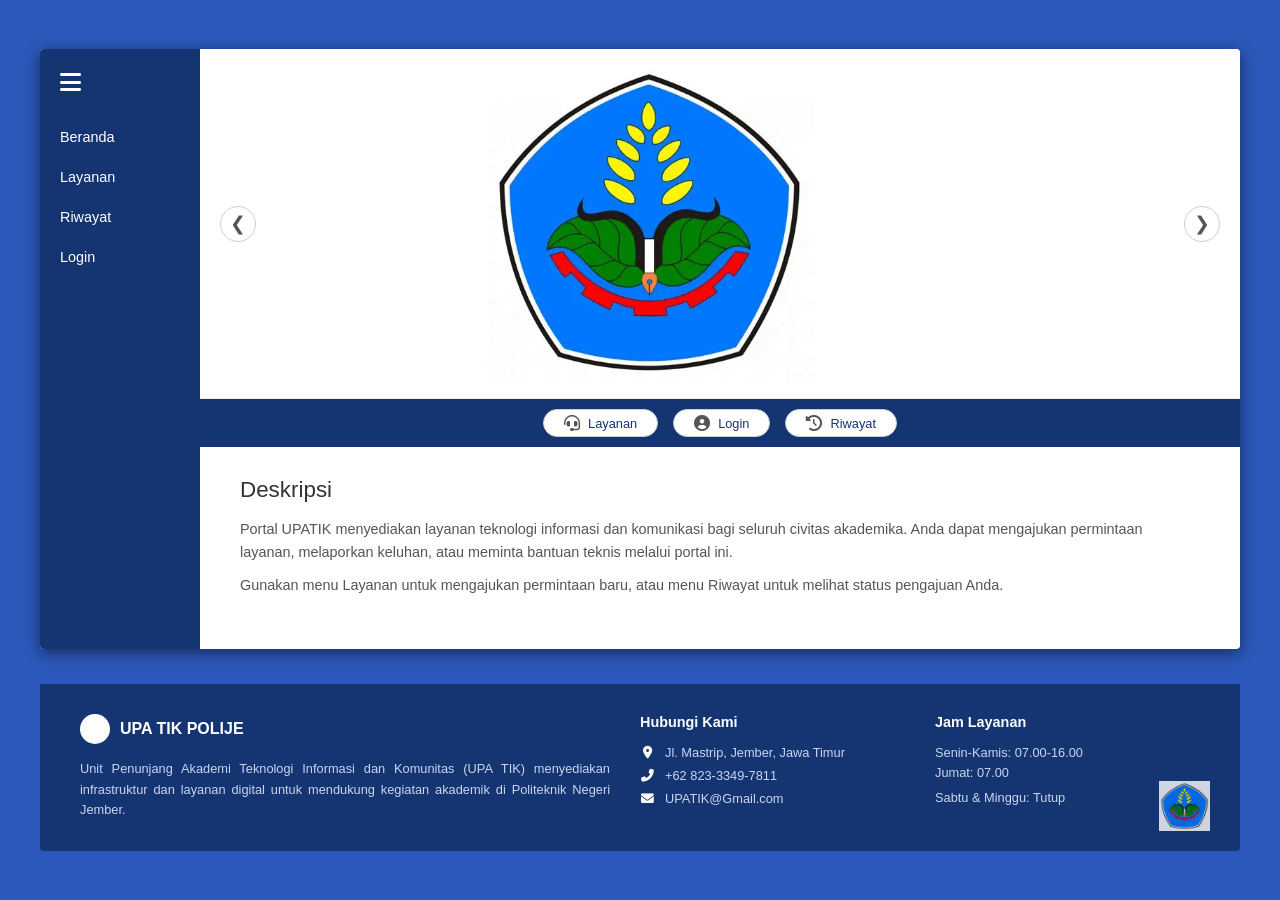
==== index.html @ ad654793 "push pertama" ====
<!DOCTYPE html>
<html lang="id">
<head>
    <meta charset="UTF-8">
    <meta name="viewport" content="width=device-width, initial-scale=1.0">
    <title>Portal UPA TIK POLIJE</title>
    <link rel="stylesheet" href="style.css">
    <link rel="stylesheet" href="https://cdnjs.cloudflare.com/ajax/libs/font-awesome/6.0.0/css/all.min.css">
</head>
<body>

    <div class="main-container">

        <section id="page-home" class="page active">
            
            <div class="web-frame">
                <nav class="sidebar">
                    <div class="menu-toggle"><i class="fas fa-bars"></i></div>
                    <ul>
                        <li class="active" onclick="navigateTo('home')">Beranda</li>
                        <li onclick="navigateTo('layanan')">Layanan</li>
                        <li onclick="navigateTo('riwayat')">Riwayat</li>
                        <li onclick="navigateTo('login')">Login</li>
                    </ul>
                </nav>

                <main class="content-area">
                    <div class="hero-carousel">
                        <button class="carousel-btn prev" onclick="moveCarousel(-1)">&#10094;</button>
                        <div class="carousel-slide">
                            <img src="OIP.webp" alt="Logo UPA TIK POLIJE" class="main-logo">
                        </div>
                        <button class="carousel-btn next" onclick="moveCarousel(1)">&#10095;</button>
                    </div>

                    <div class="quick-access">
                        <div class="quick-item" onclick="navigateTo('layanan')">
                            <i class="fas fa-headset"></i> Layanan
                        </div>
                        <div class="quick-item" onclick="navigateTo('login')">
                            <i class="fas fa-user-circle"></i> Login
                        </div>
                        <div class="quick-item" onclick="navigateTo('riwayat')">
                            <i class="fas fa-history"></i> Riwayat
                        </div>
                    </div>

                    <article class="description-section">
                        <h2>Deskripsi</h2>
                        <p>Portal UPATIK menyediakan layanan teknologi informasi dan komunikasi bagi seluruh civitas akademika. Anda dapat mengajukan permintaan layanan, melaporkan keluhan, atau meminta bantuan teknis melalui portal ini.</p>
                        <p>Gunakan menu Layanan untuk mengajukan permintaan baru, atau menu Riwayat untuk melihat status pengajuan Anda.</p>
                    </article>
                </main>
            </div>
        </section>

        <section id="page-layanan" class="page">

            <div class="web-frame">
                <nav class="sidebar">
                    <div class="menu-toggle"><i class="fas fa-bars"></i></div>
                    <ul>
                        <li onclick="navigateTo('home')">Beranda</li>
                        <li class="active" onclick="navigateTo('layanan')">Layanan</li>
                        <li onclick="navigateTo('riwayat')">Riwayat</li>
                        <li onclick="navigateTo('login')">Login</li>
                    </ul>
                </nav>

                <main class="content-area light-bg">
                    <h1 class="content-title">Layanan</h1>

                    <div class="services-grid">
                        <div class="service-card">
                            <i class="fas fa-unlock-alt card-icon"></i>
                            <h3>Reset Password</h3>
                        </div>
                        <div class="service-card">
                            <i class="fas fa-shield-alt card-icon"></i>
                            <h3>Pemasangan VPN</h3>
                        </div>
                        <div class="service-card">
                            <i class="fas fa-file-contract card-icon"></i>
                            <h3>Keluhan</h3>
                        </div>
                        <div class="service-card full-width">
                            <i class="fas fa-server card-icon"></i>
                            <h3>maintenance</h3>
                        </div>
                    </div>

                    <div class="action-bar">
                        <button class="btn-primary" onclick="navigateTo('form-layanan')">Form Layanan</button>
                    </div>
                </main>
            </div>
        </section>

        <section id="page-form-layanan" class="page">
    <div class="web-frame">
        <nav class="sidebar">
            <div class="menu-toggle"><i class="fas fa-bars"></i></div>
            <ul>
                <li onclick="navigateTo('home')">Beranda</li>
                <li class="active" onclick="navigateTo('layanan')">Layanan</li>
                <li onclick="navigateTo('riwayat')">Riwayat</li>
                <li onclick="navigateTo('login')">Login</li>
            </ul>
        </nav>
        <main class="content-area auth-bg">
            <div class="form-container-card">
                <h2>Form Layanan</h2>
                <div class="form-group">
                    <label>Nama:</label>
                    <input type="text">
                </div>
                <div class="form-group">
                    <label>NIM/NIK atau Email:</label>
                    <input type="text">
                </div>
                <div class="form-group">
                    <label>Status:</label>
                    <input type="text">
                </div>
                <div class="form-group">
                    <label>Kategori Masalah:</label>
                    <input type="text">
                </div>
                <div class="form-group">
                    <label>Deskripsi Masalah:</label>
                    <textarea rows="3"></textarea>
                </div>
                <button class="btn-kirim" onclick="alert('Laporan Terkirim!'); navigateTo('riwayat')">Kirim</button>
            </div>
        </main>
    </div>
</section>

<section id="page-riwayat" class="page">
    <div class="web-frame">
        <nav class="sidebar">
            <div class="menu-toggle"><i class="fas fa-bars"></i></div>
            <ul>
                <li onclick="navigateTo('home')">Beranda</li>
                <li onclick="navigateTo('layanan')">Layanan</li>
                <li class="active" onclick="navigateTo('riwayat')">Riwayat</li>
                <li onclick="navigateTo('login')">Login</li>
            </ul>
        </nav>
        <main class="content-area light-bg">
            <h1 class="content-title">Riwayat Kunjungan</h1>
            <div class="table-container">
                <table class="riwayat-table">
                    <thead>
                        <tr>
                            <th>Tanggal</th>
                            <th>Jenis Layanan</th>
                            <th>Status</th>
                            <th>Aksi</th>
                        </tr>
                    </thead>
                    <tbody>
                        <tr>
                            <td>5 - 03 - 2026</td>
                            <td><span class="badge-type">SSO Email</span></td>
                            <td><span class="status-pending">Tertunda</span></td>
                            <td><a href="#" class="btn-detail">Lihat Detail</a></td>
                        </tr>
                        <tr>
                            <td>6 - 01 - 2026</td>
                            <td><span class="badge-type">Reset Password</span></td>
                            <td><span class="status-success">Selesai</span></td>
                            <td><a href="#" class="btn-detail">Lihat Detail</a></td>
                        </tr>
                        <tr>
                            <td>7 - 08 - 2025</td>
                            <td><span class="badge-type">SSO Email</span></td>
                            <td><span class="status-success">Selesai</span></td>
                            <td><a href="#" class="btn-detail">Lihat Detail</a></td>
                        </tr>
                    </tbody>
                </table>
            </div>
        </main>
    </div>
</section>

        <section id="page-daftar" class="page">
    <div class="web-frame">
        <nav class="sidebar">
            <div class="menu-toggle"><i class="fas fa-bars"></i></div>
            <ul>
                <li onclick="navigateTo('home')">Beranda</li>
                <li onclick="navigateTo('layanan')">Layanan</li>
                <li>Riwayat</li>
                <li class="active" onclick="navigateTo('login')">Login</li>
            </ul>
        </nav>
        <main class="content-area auth-bg">
            <div class="auth-wrapper">
                <h2 class="welcome-text">Selamat datang!</h2>
                <div class="auth-card">
                    <h3>Daftar</h3>
                    <div class="form-group">
                        <label>Nama:</label>
                        <input type="text">
                    </div>
                    <div class="form-group">
                        <label>Nim/Nip atau Email:</label>
                        <input type="text">
                    </div>
                    <div class="form-group">
                        <label>Pengguna:</label>
                        <input type="text">
                    </div>
                    <div class="form-group">
                        <label>Password:</label>
                        <input type="password">
                    </div>
                    <p class="auth-switch">Sudah punya akun? <span onclick="navigateTo('login')">Login</span></p>
                    <button class="btn-auth" onclick="alert('Pendaftaran Berhasil!')">Daftar</button>
                </div>
            </div>
        </main>
    </div>
</section>

        <section id="page-login" class="page">
            <div class="web-frame">
                <nav class="sidebar">
                    <div class="menu-toggle"><i class="fas fa-bars"></i></div>
                    <ul>
                        <li onclick="navigateTo('home')">Beranda</li>
                        <li onclick="navigateTo('layanan')">Layanan</li>
                        <li onclick="navigateTo('riwayat')">Riwayat</li>
                        <li class="active" onclick="navigateTo('login')">Login</li>
                    </ul>
                </nav>
                <main class="content-area auth-bg">
                    <div class="auth-wrapper">
                        <h2 class="welcome-text">Selamat datang kembali!</h2>
                        <div class="auth-card">
                            <h3>Login</h3>
                            <div class="form-group">
                                <label>Pengguna:</label>
                                <input type="text">
                            </div>
                            <div class="form-group">
                                <label>Nim/Nip atau Email:</label>
                                <input type="text">
                            </div>
                            <div class="form-group">
                                <label>Password:</label>
                                <input type="password">
                            </div>
                            <p class="auth-switch">Tidak punya akun? <span onclick="navigateTo('daftar')">Daftar</span></p>
                            <button class="btn-auth" onclick="alert('Login Berhasil!')">Masuk</button>
                        </div>
                    </div>
                </main>
            </div>
        </section>

        <footer class="main-footer">
            <div class="footer-container">
                <div class="footer-col about">
                    <div class="upa-profile">
                        <div class="upa-avatar-placeholder"></div>
                        <h3>UPA TIK POLIJE</h3>
                    </div>
                    <p class="upa-desc">Unit Penunjang Akademi Teknologi Informasi dan Komunitas (UPA TIK) menyediakan infrastruktur dan layanan digital untuk mendukung kegiatan akademik di Politeknik Negeri Jember.</p>
                </div>

                <div class="footer-col contact">
                    <h4>Hubungi Kami</h4>
                    <ul>
                        <li><i class="fas fa-map-marker-alt"></i> Jl. Mastrip, Jember, Jawa Timur</li>
                        <li><i class="fas fa-phone-alt"></i> +62 823-3349-7811</li>
                        <li><i class="fas fa-envelope"></i> UPATIK@Gmail.com</li>
                    </ul>
                </div>

                <div class="footer-col hours">
                    <h4>Jam Layanan</h4>
                    <p>Senin-Kamis: 07.00-16.00</p>
                    <p>Jumat: 07.00</p>
                    <p class="closed">Sabtu & Minggu: Tutup</p>
                    <img src="OIP.webp" alt="Logo Maskot UPA" class="footer-maskot">
                </div>
            </div>
        </footer>

    </div>

    <script src="script.js"></script>
</body>
</html>
---- style.css ----
/* ============================================
   RESET & DASAR
   ============================================ */
:root {
    --primary-blue: #153472; /* Biru tua sidebar/footer */
    --hover-blue: #1e459c;
    --active-blue: #2c58bb; /* Biru terang menu active */
    --bg-light: #f4f7f6; /* Background konten layanan */
    --bg-dark: #2c58bb; /* Background container utama */
    --text-main: #333;
    --text-light: #fff;
    --card-bg: #e9eff5; /* Abu-abu kartu layanan */
    --border-color: #d1d1d1;
}

* {
    margin: 0;
    padding: 0;
    box-sizing: border-box;
    font-family: 'Segoe UI', Tahoma, Geneva, Verdana, sans-serif;
}

body {
    background-color: var(--bg-dark);
    color: var(--text-main);
    display: flex;
    justify-content: center;
    align-items: center;
    min-height: 100vh;
    overflow-x: hidden;
}

/* Container utama untuk menampung dua frame web (persis gambar) */
.main-container {
    width: 100%;
    max-width: 1600px;
    padding: 40px;
    display: flex;
    flex-direction: column;
    gap: 40px;
}

/* ============================================
   STRUKTUR FRAME WEB (HAMPIR SAMA UNTUK HOME & LAYANAN)
   ============================================ */
.web-frame {
    background-color: #fff;
    width: 100%;
    min-height: 600px;
    display: flex;
    border-radius: 4px;
    overflow: hidden;
    box-shadow: 0 4px 15px rgba(0,0,0,0.5);
    position: relative;
}

/* --- SIDEBAR --- */
.sidebar {
    width: 160px; /* Dipersempit agar mirip desain */
    background-color: var(--primary-blue);
    color: var(--text-light);
    display: flex;
    flex-direction: column;
    padding: 20px 0;
    flex-shrink: 0;
}

.menu-toggle {
    font-size: 1.5rem;
    padding: 0 20px 20px 20px;
    cursor: pointer;
}

.sidebar ul {
    list-style: none;
}

.sidebar ul li {
    padding: 12px 20px;
    font-size: 0.9rem;
    cursor: pointer;
    transition: background 0.2s;
}

.sidebar ul li:hover {
    background-color: var(--hover-blue);
}

.sidebar ul li.active {
    background-color: var(--active-blue);
    font-weight: bold;
}

/* --- KONTEN UTAMA --- */
.content-area {
    flex-grow: 1;
    display: flex;
    flex-direction: column;
    position: relative;
}

/* ============================================
   HALAMAN HOME - SPESIFIK
   ============================================ */

/* 1. Carousel Hero */
.hero-carousel {
    height: 350px;
    background-color: #fff;
    display: flex;
    justify-content: center;
    align-items: center;
    position: relative;
    border-bottom: 1px solid #eee;
}

.main-logo {
    max-height: 70%; /* Logo besar di tengah */
    max-width: 70%;
}

.carousel-btn {
    position: absolute;
    top: 50%;
    transform: translateY(-50%);
    background: rgba(255,255,255,0.7);
    border: 1px solid #ccc;
    border-radius: 50%;
    width: 36px;
    height: 36px;
    font-size: 1.2rem;
    cursor: pointer;
    display: flex;
    justify-content: center;
    align-items: center;
    color: #555;
    transition: background 0.3s;
}

.carousel-btn:hover {
    background: #fff;
    box-shadow: 0 2px 5px rgba(0,0,0,0.1);
}

.carousel-btn.prev { left: 20px; }
.carousel-btn.next { right: 20px; }

/* 2. Quick Access Buttons (Layanan, Login, Riwayat) */
.quick-access {
    background-color: var(--primary-blue); /* Latar biru tua */
    display: flex;
    justify-content: center;
    gap: 15px;
    padding: 10px 0;
}

.quick-item {
    background-color: #fff;
    color: var(--primary-blue);
    padding: 5px 20px;
    border-radius: 20px;
    font-size: 0.8rem;
    display: flex;
    align-items: center;
    gap: 8px;
    cursor: pointer;
    border: 1px solid #ccc;
}

.quick-item i {
    font-size: 1rem;
    color: #555; /* Icon abu-abu di dalam pill */
}

/* 3. Deskripsi Section */
.description-section {
    padding: 30px 40px 40px 40px;
    background-color: #fff;
}

.description-section h2 {
    font-weight: normal;
    color: var(--text-main);
    margin-bottom: 15px;
    font-size: 1.4rem;
}

.description-section p {
    font-size: 0.9rem;
    line-height: 1.6;
    color: #555;
    margin-bottom: 10px;
}

/* ============================================
   HALAMAN LAYANAN - SPESIFIK
   ============================================ */

.content-area.light-bg {
    background-color: var(--bg-light);
    padding: 30px;
}

.content-title {
    font-weight: bold;
    font-size: 1.6rem;
    margin-bottom: 25px;
}

/* Grid Kartu Layanan */
.services-grid {
    display: grid;
    grid-template-columns: repeat(3, 1fr);
    gap: 20px;
    margin-bottom: 30px;
}

.service-card {
    background-color: var(--card-bg);
    border: 1px solid var(--border-color);
    border-radius: 6px;
    padding: 25px;
    display: flex;
    flex-direction: column;
    align-items: center;
    justify-content: center;
    text-align: center;
    cursor: pointer;
    transition: transform 0.2s, box-shadow 0.2s;
}

.service-card:hover {
    transform: translateY(-3px);
    box-shadow: 0 3px 8px rgba(0,0,0,0.1);
}

.card-icon {
    font-size: 2.2rem;
    color: #333;
    margin-bottom: 15px;
}

.service-card h3 {
    font-size: 0.85rem;
    font-weight: bold;
    color: #000;
}

/* Kartu maintenance full width */
.service-card.full-width {
    grid-column: span 3;
    flex-direction: row;
    gap: 20px;
    padding: 15px;
}

.service-card.full-width h3 {
    font-size: 1rem;
}

/* Tombol Aksi */
.action-bar {
    display: flex;
    justify-content: flex-end;
}

.btn-primary {
    background-color: var(--active-blue);
    color: #fff;
    border: none;
    padding: 8px 18px;
    border-radius: 4px;
    font-size: 0.8rem;
    cursor: pointer;
    font-weight: bold;
}

/* ============================================
   FOOTER UNIVERSAL
   ============================================ */
.main-footer {
    background-color: var(--primary-blue);
    color: #c9d6f0; /* Teks abu-abu kebiruan */
    padding: 30px 40px;
    font-size: 0.8rem;
    border-radius: 0 0 4px 4px;
    margin-top: -5px; /* Sedikit overlap agar rapi */
    position: relative;
    z-index: 5;
}

.footer-container {
    display: grid;
    grid-template-columns: 2fr 1fr 1fr;
    gap: 30px;
    position: relative;
}

.footer-col h4 {
    color: var(--text-light);
    margin-bottom: 15px;
    font-size: 0.9rem;
}

/* Kolom Profil UPA */
.upa-profile {
    display: flex;
    align-items: center;
    gap: 10px;
    margin-bottom: 15px;
}

.upa-avatar-placeholder {
    width: 30px;
    height: 30px;
    background-color: #fff;
    border-radius: 50%;
}

.upa-profile h3 {
    color: var(--text-light);
    font-size: 1rem;
}

.upa-desc {
    line-height: 1.6;
    text-align: justify;
}

/* Kolom Kontak */
.contact ul {
    list-style: none;
}

.contact ul li {
    margin-bottom: 8px;
    display: flex;
    align-items: flex-start;
    gap: 10px;
}

.contact ul li i {
    color: var(--text-light);
    width: 15px;
    text-align: center;
    margin-top: 2px;
}

/* Kolom Jam & Logo */
.hours p {
    margin-bottom: 5px;
}

.hours p.closed {
    margin-top: 10px;
}

.footer-maskot {
    position: absolute;
    bottom: -10px;
    right: -10px;
    max-height: 50px; /* Logo kecil biru di pojok */
    opacity: 0.8;
}

/* ============================================
   LOGIKA HALAMAN (UTTUK JAVASCRIPT)
   ============================================ */
.page {
    display: none; /* Sembunyikan semua halaman secara default */
}

.page.active {
    display: block; /* Tampilkan halaman yang aktif */
}

/* ============================================
   RESPONSIVE (SEDERHANA)
   ============================================ */
@media (max-width: 768px) {
    .main-container {
        padding: 10px;
    }
    
    .web-frame {
        flex-direction: column;
    }
    
    .sidebar {
        width: 100%;
        flex-direction: row;
        justify-content: space-between;
        padding: 10px 20px;
    }
    
    .sidebar ul {
        display: none; /* Sederhananya sembunyikan menu */
    }
    
    .services-grid {
        grid-template-columns: 1fr;
    }
    
    .service-card.full-width {
        grid-column: span 1;
    }
    
    .footer-container {
        grid-template-columns: 1fr;
    }
}
/* Styling untuk Halaman Auth (Login/Daftar) */
.auth-bg {
    background-color: #fff;
    display: flex;
    justify-content: center;
    align-items: center;
    padding: 40px 0;
}

.auth-wrapper {
    text-align: center;
    width: 100%;
    max-width: 400px;
}

.welcome-text {
    font-weight: normal;
    margin-bottom: 20px;
    font-size: 1.5rem;
}

.auth-card {
    background: #fff;
    padding: 30px;
    border-radius: 12px;
    box-shadow: 0 0 15px rgba(0,0,0,0.1);
    border: 1px solid #eee;
}

.auth-card h3 {
    margin-bottom: 25px;
    font-size: 1.8rem;
    font-weight: 500;
}

.form-group {
    text-align: left;
    margin-bottom: 15px;
}

.form-group label {
    display: block;
    font-size: 0.8rem;
    margin-bottom: 5px;
    font-weight: bold;
}

.form-group input {
    width: 100%;
    padding: 8px 12px;
    border: 1px solid #ccc;
    border-radius: 8px;
    outline: none;
}

.auth-switch {
    font-size: 0.7rem;
    margin: 15px 0;
}

.auth-switch span {
    color: #3457a1;
    cursor: pointer;
    text-decoration: underline;
}

/* Tombol Biru Khas Polije */
.btn-auth {
    background-color: #23428a;
    color: white;
    border: none;
    padding: 10px 30px;
    border-radius: 8px;
    cursor: pointer;
    font-weight: bold;
    transition: background 0.3s;
    /* Memastikan tombol bisa diklik */
    position: relative;
    z-index: 10;
}

.btn-auth:hover {
    background-color: #1a326b;
}

/* Tambahan agar semua li sidebar bisa diklik */
.sidebar ul li {
    cursor: pointer !important;
    pointer-events: auto !important;
}

/* --- Styling Form Layanan --- */
.form-container-card {
    background: #fff;
    padding: 30px;
    border-radius: 12px;
    box-shadow: 0 4px 10px rgba(0,0,0,0.1);
    border: 1px solid #ddd;
    width: 100%;
    max-width: 450px;
    text-align: center;
}

.form-container-card h2 {
    margin-bottom: 20px;
    font-weight: 500;
}

.form-container-card textarea {
    width: 100%;
    padding: 10px;
    border: 1px solid #ccc;
    border-radius: 8px;
    resize: none;
}

.btn-kirim {
    background-color: #153472;
    color: white;
    border: none;
    padding: 10px 40px;
    border-radius: 10px;
    cursor: pointer;
    font-weight: bold;
    margin-top: 15px;
}
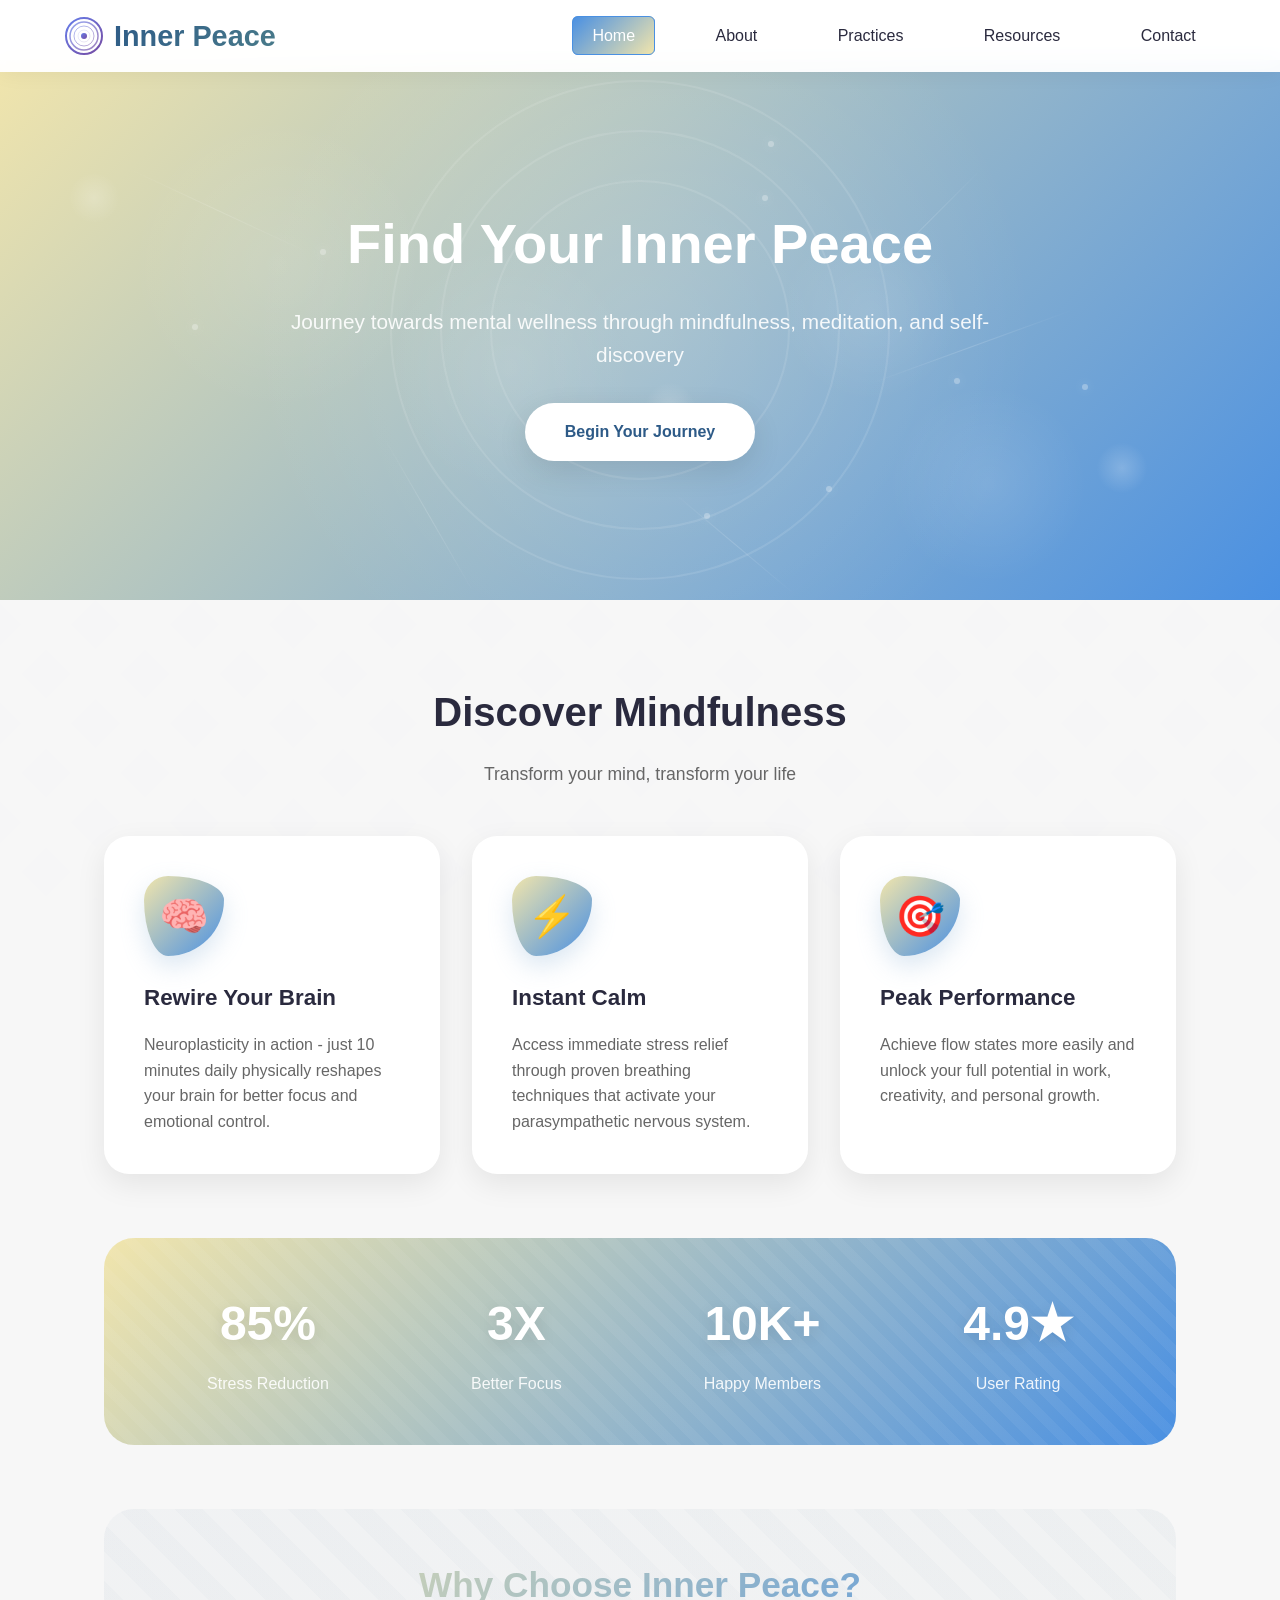
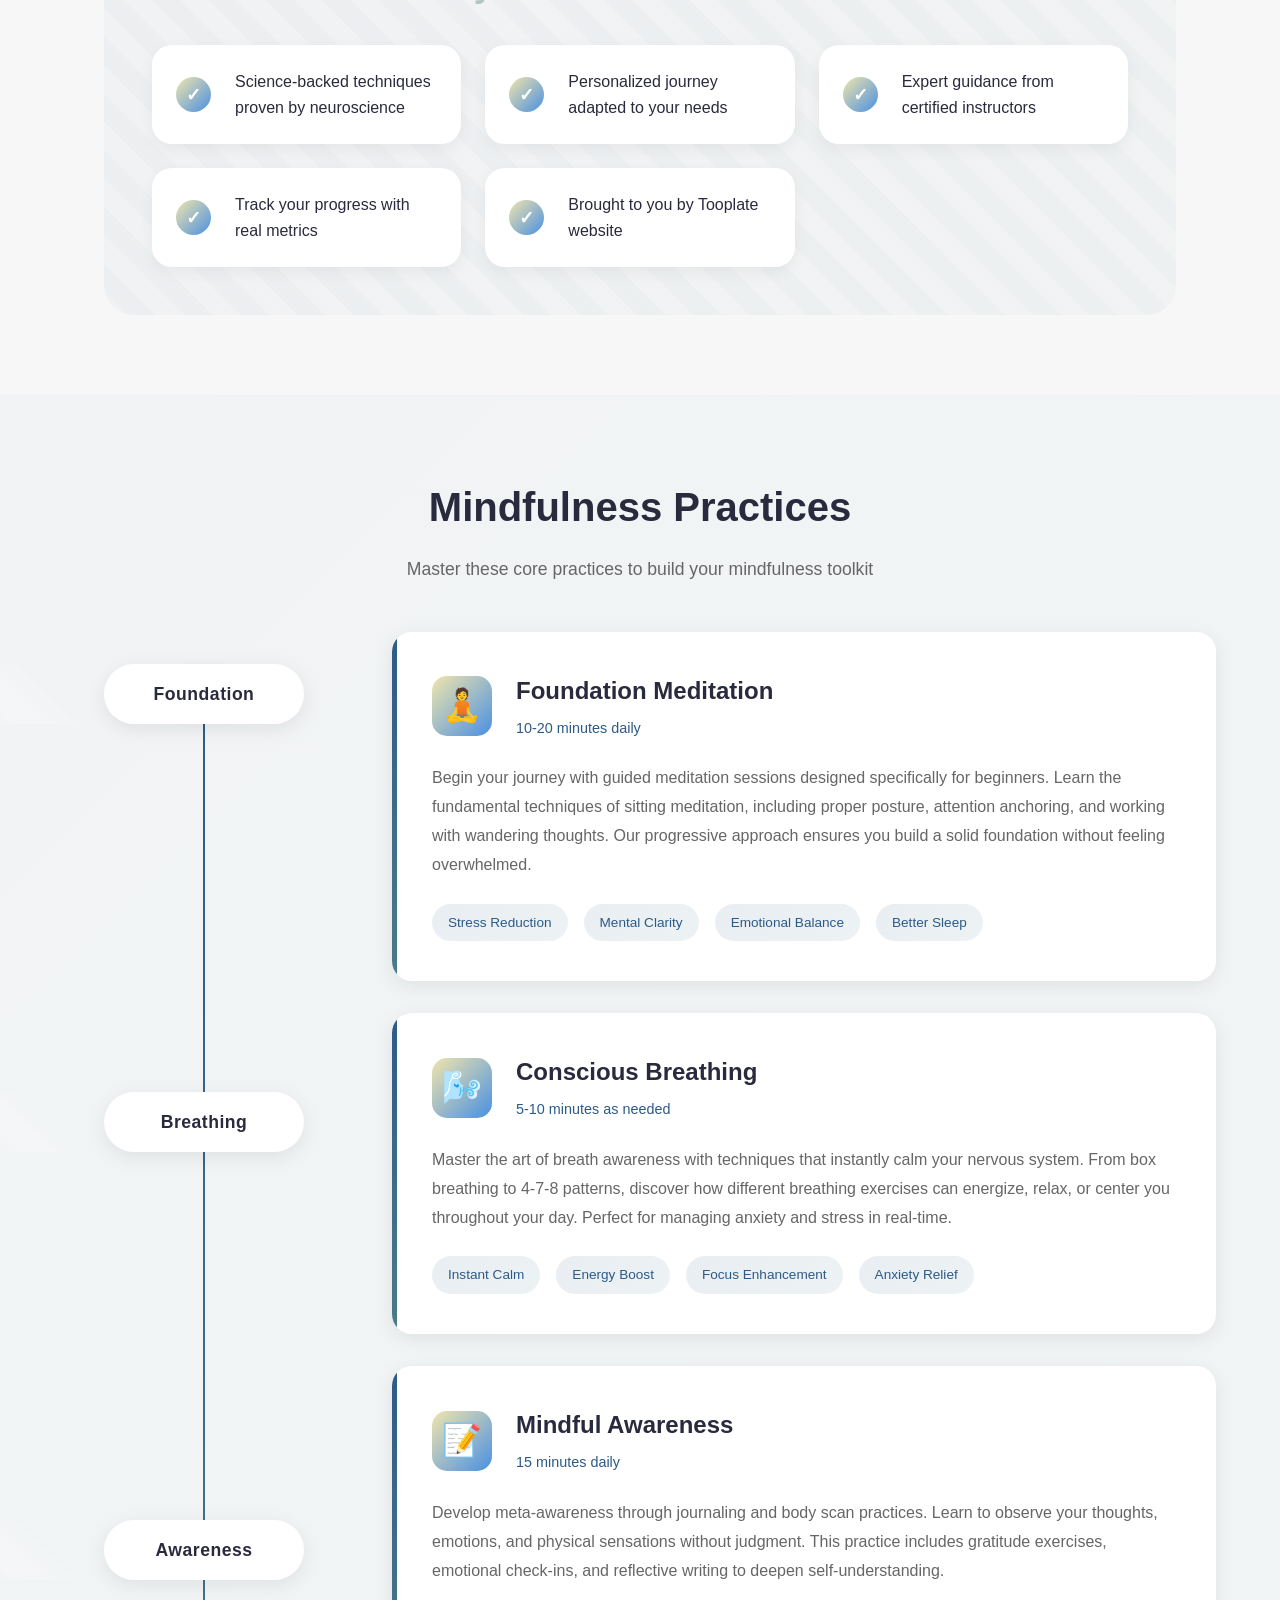
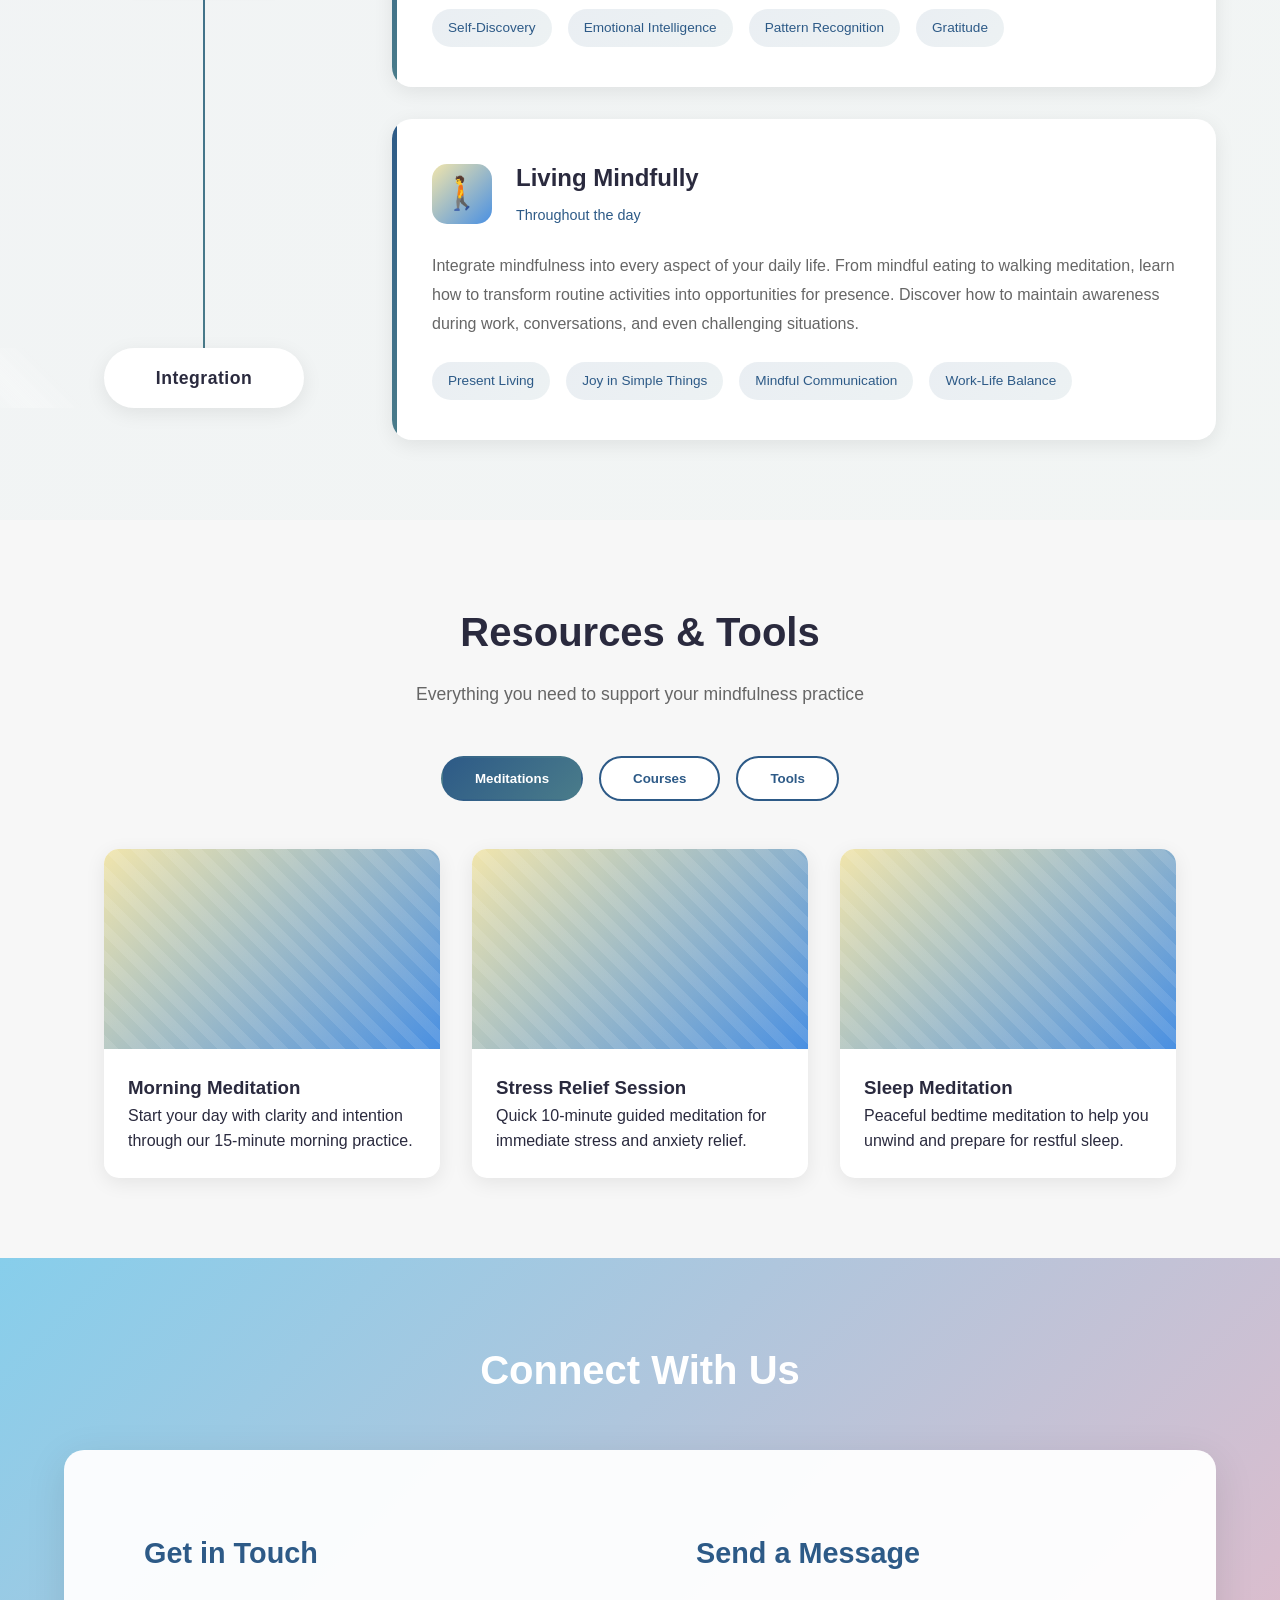
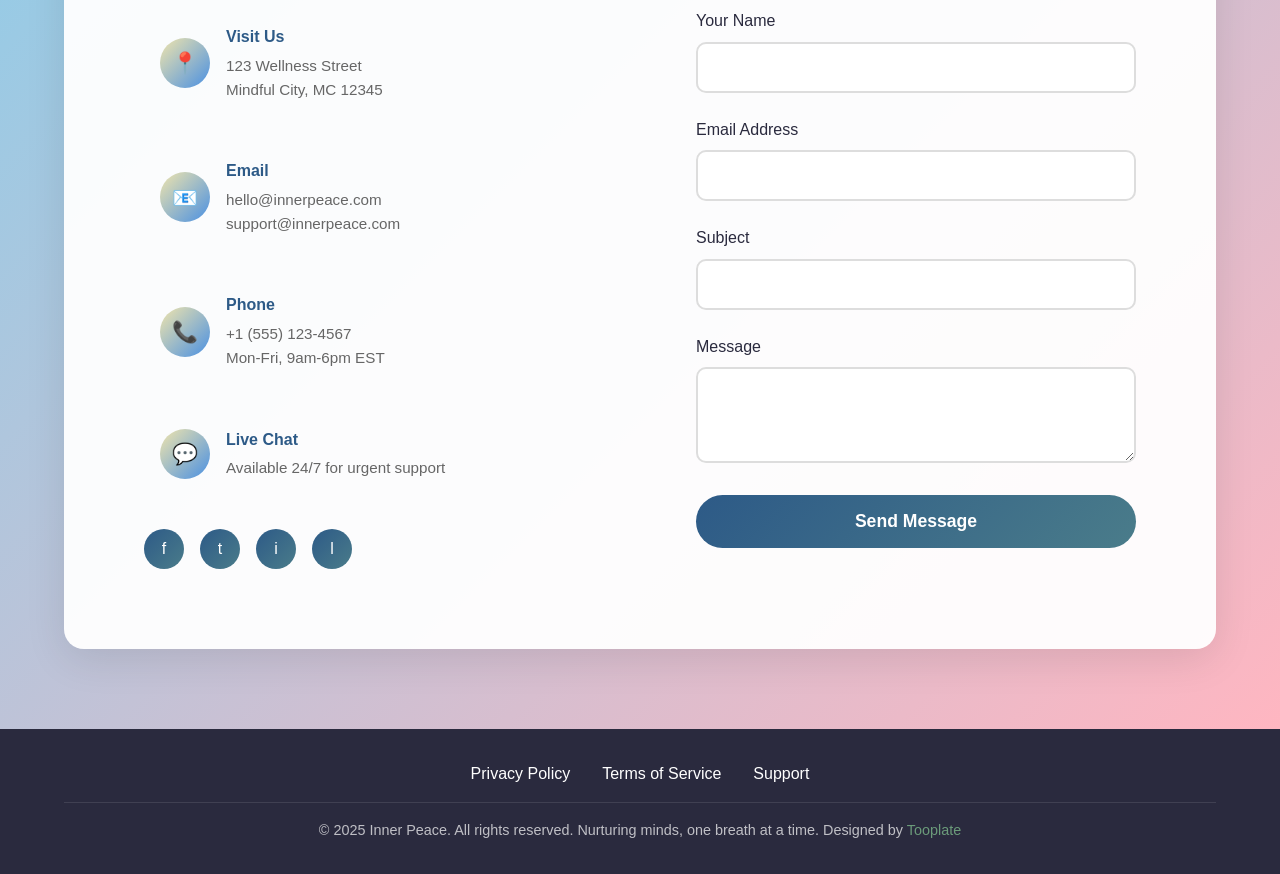
==== commit 8ceb4716: "Add files via upload" ====
--- a/index.html
+++ b/index.html
@@ -1,298 +1,530 @@
-<!DOCTYPE html>
-<html lang="id">
-<head>
-    <meta charset="UTF-8">
-    <meta name="viewport" content="width=device-width, initial-scale=1.0">
-    <title>Portal UPA TIK POLIJE</title>
-    <link rel="stylesheet" href="style.css">
-    <link rel="stylesheet" href="https://cdnjs.cloudflare.com/ajax/libs/font-awesome/6.0.0/css/all.min.css">
-</head>
-<body>
-
-    <div class="main-container">
-
-        <section id="page-home" class="page active">
-            
-            <div class="web-frame">
-                <nav class="sidebar">
-                    <div class="menu-toggle"><i class="fas fa-bars"></i></div>
-                    <ul>
-                        <li class="active" onclick="navigateTo('home')">Beranda</li>
-                        <li onclick="navigateTo('layanan')">Layanan</li>
-                        <li onclick="navigateTo('riwayat')">Riwayat</li>
-                        <li onclick="navigateTo('login')">Login</li>
-                    </ul>
-                </nav>
-
-                <main class="content-area">
-                    <div class="hero-carousel">
-                        <button class="carousel-btn prev" onclick="moveCarousel(-1)">&#10094;</button>
-                        <div class="carousel-slide">
-                            <img src="OIP.webp" alt="Logo UPA TIK POLIJE" class="main-logo">
-                        </div>
-                        <button class="carousel-btn next" onclick="moveCarousel(1)">&#10095;</button>
-                    </div>
-
-                    <div class="quick-access">
-                        <div class="quick-item" onclick="navigateTo('layanan')">
-                            <i class="fas fa-headset"></i> Layanan
-                        </div>
-                        <div class="quick-item" onclick="navigateTo('login')">
-                            <i class="fas fa-user-circle"></i> Login
-                        </div>
-                        <div class="quick-item" onclick="navigateTo('riwayat')">
-                            <i class="fas fa-history"></i> Riwayat
-                        </div>
-                    </div>
-
-                    <article class="description-section">
-                        <h2>Deskripsi</h2>
-                        <p>Portal UPATIK menyediakan layanan teknologi informasi dan komunikasi bagi seluruh civitas akademika. Anda dapat mengajukan permintaan layanan, melaporkan keluhan, atau meminta bantuan teknis melalui portal ini.</p>
-                        <p>Gunakan menu Layanan untuk mengajukan permintaan baru, atau menu Riwayat untuk melihat status pengajuan Anda.</p>
-                    </article>
-                </main>
-            </div>
-        </section>
-
-        <section id="page-layanan" class="page">
-
-            <div class="web-frame">
-                <nav class="sidebar">
-                    <div class="menu-toggle"><i class="fas fa-bars"></i></div>
-                    <ul>
-                        <li onclick="navigateTo('home')">Beranda</li>
-                        <li class="active" onclick="navigateTo('layanan')">Layanan</li>
-                        <li onclick="navigateTo('riwayat')">Riwayat</li>
-                        <li onclick="navigateTo('login')">Login</li>
-                    </ul>
-                </nav>
-
-                <main class="content-area light-bg">
-                    <h1 class="content-title">Layanan</h1>
-
-                    <div class="services-grid">
-                        <div class="service-card">
-                            <i class="fas fa-unlock-alt card-icon"></i>
-                            <h3>Reset Password</h3>
-                        </div>
-                        <div class="service-card">
-                            <i class="fas fa-shield-alt card-icon"></i>
-                            <h3>Pemasangan VPN</h3>
-                        </div>
-                        <div class="service-card">
-                            <i class="fas fa-file-contract card-icon"></i>
-                            <h3>Keluhan</h3>
-                        </div>
-                        <div class="service-card full-width">
-                            <i class="fas fa-server card-icon"></i>
-                            <h3>maintenance</h3>
-                        </div>
-                    </div>
-
-                    <div class="action-bar">
-                        <button class="btn-primary" onclick="navigateTo('form-layanan')">Form Layanan</button>
-                    </div>
-                </main>
-            </div>
-        </section>
-
-        <section id="page-form-layanan" class="page">
-    <div class="web-frame">
-        <nav class="sidebar">
-            <div class="menu-toggle"><i class="fas fa-bars"></i></div>
-            <ul>
-                <li onclick="navigateTo('home')">Beranda</li>
-                <li class="active" onclick="navigateTo('layanan')">Layanan</li>
-                <li onclick="navigateTo('riwayat')">Riwayat</li>
-                <li onclick="navigateTo('login')">Login</li>
-            </ul>
-        </nav>
-        <main class="content-area auth-bg">
-            <div class="form-container-card">
-                <h2>Form Layanan</h2>
-                <div class="form-group">
-                    <label>Nama:</label>
-                    <input type="text">
-                </div>
-                <div class="form-group">
-                    <label>NIM/NIK atau Email:</label>
-                    <input type="text">
-                </div>
-                <div class="form-group">
-                    <label>Status:</label>
-                    <input type="text">
-                </div>
-                <div class="form-group">
-                    <label>Kategori Masalah:</label>
-                    <input type="text">
-                </div>
-                <div class="form-group">
-                    <label>Deskripsi Masalah:</label>
-                    <textarea rows="3"></textarea>
-                </div>
-                <button class="btn-kirim" onclick="alert('Laporan Terkirim!'); navigateTo('riwayat')">Kirim</button>
-            </div>
-        </main>
-    </div>
-</section>
-
-<section id="page-riwayat" class="page">
-    <div class="web-frame">
-        <nav class="sidebar">
-            <div class="menu-toggle"><i class="fas fa-bars"></i></div>
-            <ul>
-                <li onclick="navigateTo('home')">Beranda</li>
-                <li onclick="navigateTo('layanan')">Layanan</li>
-                <li class="active" onclick="navigateTo('riwayat')">Riwayat</li>
-                <li onclick="navigateTo('login')">Login</li>
-            </ul>
-        </nav>
-        <main class="content-area light-bg">
-            <h1 class="content-title">Riwayat Kunjungan</h1>
-            <div class="table-container">
-                <table class="riwayat-table">
-                    <thead>
-                        <tr>
-                            <th>Tanggal</th>
-                            <th>Jenis Layanan</th>
-                            <th>Status</th>
-                            <th>Aksi</th>
-                        </tr>
-                    </thead>
-                    <tbody>
-                        <tr>
-                            <td>5 - 03 - 2026</td>
-                            <td><span class="badge-type">SSO Email</span></td>
-                            <td><span class="status-pending">Tertunda</span></td>
-                            <td><a href="#" class="btn-detail">Lihat Detail</a></td>
-                        </tr>
-                        <tr>
-                            <td>6 - 01 - 2026</td>
-                            <td><span class="badge-type">Reset Password</span></td>
-                            <td><span class="status-success">Selesai</span></td>
-                            <td><a href="#" class="btn-detail">Lihat Detail</a></td>
-                        </tr>
-                        <tr>
-                            <td>7 - 08 - 2025</td>
-                            <td><span class="badge-type">SSO Email</span></td>
-                            <td><span class="status-success">Selesai</span></td>
-                            <td><a href="#" class="btn-detail">Lihat Detail</a></td>
-                        </tr>
-                    </tbody>
-                </table>
-            </div>
-        </main>
-    </div>
-</section>
-
-        <section id="page-daftar" class="page">
-    <div class="web-frame">
-        <nav class="sidebar">
-            <div class="menu-toggle"><i class="fas fa-bars"></i></div>
-            <ul>
-                <li onclick="navigateTo('home')">Beranda</li>
-                <li onclick="navigateTo('layanan')">Layanan</li>
-                <li>Riwayat</li>
-                <li class="active" onclick="navigateTo('login')">Login</li>
-            </ul>
-        </nav>
-        <main class="content-area auth-bg">
-            <div class="auth-wrapper">
-                <h2 class="welcome-text">Selamat datang!</h2>
-                <div class="auth-card">
-                    <h3>Daftar</h3>
-                    <div class="form-group">
-                        <label>Nama:</label>
-                        <input type="text">
-                    </div>
-                    <div class="form-group">
-                        <label>Nim/Nip atau Email:</label>
-                        <input type="text">
-                    </div>
-                    <div class="form-group">
-                        <label>Pengguna:</label>
-                        <input type="text">
-                    </div>
-                    <div class="form-group">
-                        <label>Password:</label>
-                        <input type="password">
-                    </div>
-                    <p class="auth-switch">Sudah punya akun? <span onclick="navigateTo('login')">Login</span></p>
-                    <button class="btn-auth" onclick="alert('Pendaftaran Berhasil!')">Daftar</button>
-                </div>
-            </div>
-        </main>
-    </div>
-</section>
-
-        <section id="page-login" class="page">
-            <div class="web-frame">
-                <nav class="sidebar">
-                    <div class="menu-toggle"><i class="fas fa-bars"></i></div>
-                    <ul>
-                        <li onclick="navigateTo('home')">Beranda</li>
-                        <li onclick="navigateTo('layanan')">Layanan</li>
-                        <li onclick="navigateTo('riwayat')">Riwayat</li>
-                        <li class="active" onclick="navigateTo('login')">Login</li>
-                    </ul>
-                </nav>
-                <main class="content-area auth-bg">
-                    <div class="auth-wrapper">
-                        <h2 class="welcome-text">Selamat datang kembali!</h2>
-                        <div class="auth-card">
-                            <h3>Login</h3>
-                            <div class="form-group">
-                                <label>Pengguna:</label>
-                                <input type="text">
-                            </div>
-                            <div class="form-group">
-                                <label>Nim/Nip atau Email:</label>
-                                <input type="text">
-                            </div>
-                            <div class="form-group">
-                                <label>Password:</label>
-                                <input type="password">
-                            </div>
-                            <p class="auth-switch">Tidak punya akun? <span onclick="navigateTo('daftar')">Daftar</span></p>
-                            <button class="btn-auth" onclick="alert('Login Berhasil!')">Masuk</button>
-                        </div>
-                    </div>
-                </main>
-            </div>
-        </section>
-
-        <footer class="main-footer">
-            <div class="footer-container">
-                <div class="footer-col about">
-                    <div class="upa-profile">
-                        <div class="upa-avatar-placeholder"></div>
-                        <h3>UPA TIK POLIJE</h3>
-                    </div>
-                    <p class="upa-desc">Unit Penunjang Akademi Teknologi Informasi dan Komunitas (UPA TIK) menyediakan infrastruktur dan layanan digital untuk mendukung kegiatan akademik di Politeknik Negeri Jember.</p>
-                </div>
-
-                <div class="footer-col contact">
-                    <h4>Hubungi Kami</h4>
-                    <ul>
-                        <li><i class="fas fa-map-marker-alt"></i> Jl. Mastrip, Jember, Jawa Timur</li>
-                        <li><i class="fas fa-phone-alt"></i> +62 823-3349-7811</li>
-                        <li><i class="fas fa-envelope"></i> UPATIK@Gmail.com</li>
-                    </ul>
-                </div>
-
-                <div class="footer-col hours">
-                    <h4>Jam Layanan</h4>
-                    <p>Senin-Kamis: 07.00-16.00</p>
-                    <p>Jumat: 07.00</p>
-                    <p class="closed">Sabtu & Minggu: Tutup</p>
-                    <img src="OIP.webp" alt="Logo Maskot UPA" class="footer-maskot">
-                </div>
-            </div>
-        </footer>
-
-    </div>
-
-    <script src="script.js"></script>
-</body>
-</html>
-
+<!DOCTYPE html>
+<html lang="en">
+
+<head>
+    <meta charset="UTF-8">
+    <meta name="viewport" content="width=device-width, initial-scale=1.0">
+    <title>Inner Peace - Mindfulness & Mental Wellness</title>
+    <link href="tooplate-inner-peace.css" rel="stylesheet">
+    <!--
+
+Tooplate 2143 Inner Peace
+
+https://www.tooplate.com/view/2143-inner-peace
+
+Free HTML CSS Template
+
+-->
+</head>
+
+<body>
+    <div class="geometric-bg"></div>
+
+    <!-- Header -->
+    <header>
+        <nav>
+            <a href="#hero" class="logo">
+                <svg viewBox="0 0 40 40" xmlns="http://www.w3.org/2000/svg">
+                    <defs>
+                        <linearGradient id="logoGradient" x1="0%" y1="0%" x2="100%" y2="100%">
+                            <stop offset="0%" style="stop-color:#667eea;stop-opacity:1" />
+                            <stop offset="100%" style="stop-color:#764ba2;stop-opacity:1" />
+                        </linearGradient>
+                    </defs>
+                    <circle cx="20" cy="20" r="18" fill="none" stroke="url(#logoGradient)" stroke-width="2" />
+                    <circle cx="20" cy="20" r="14" fill="none" stroke="url(#logoGradient)" stroke-width="1.5"
+                        opacity="0.7" />
+                    <circle cx="20" cy="20" r="10" fill="none" stroke="url(#logoGradient)" stroke-width="1"
+                        opacity="0.5" />
+                    <circle cx="20" cy="20" r="6" fill="none" stroke="url(#logoGradient)" stroke-width="0.5"
+                        opacity="0.3" />
+                    <circle cx="20" cy="20" r="3" fill="url(#logoGradient)" />
+                </svg>
+                <span class="logo-text">Inner Peace</span>
+            </a>
+            <div class="menu-toggle" onclick="toggleMenu()">
+                <span></span>
+                <span></span>
+                <span></span>
+            </div>
+            <ul class="nav-links">
+                <li><a href="#hero" class="nav-link active">Home</a></li>
+                <li><a href="#about" class="nav-link">About</a></li>
+                <li><a href="#practices" class="nav-link">Practices</a></li>
+                <li><a href="#resources" class="nav-link">Resources</a></li>
+                <li><a href="#contact" class="nav-link">Contact</a></li>
+            </ul>
+        </nav>
+    </header>
+
+    <!-- Hero Section with Enhanced Background -->
+    <section id="hero">
+        <!-- Network Background -->
+        <div class="network-bg">
+            <div class="network-line"></div>
+            <div class="network-line"></div>
+            <div class="network-line"></div>
+            <div class="network-line"></div>
+            <div class="network-line"></div>
+            <div class="network-line"></div>
+            <div class="network-line"></div>
+            <div class="network-line"></div>
+            <div class="network-dot"></div>
+            <div class="network-dot"></div>
+            <div class="network-dot"></div>
+            <div class="network-dot"></div>
+            <div class="network-dot"></div>
+            <div class="network-dot"></div>
+            <div class="network-dot"></div>
+            <div class="network-dot"></div>
+            <div class="network-dot"></div>
+            <div class="network-dot"></div>
+            <div class="network-dot"></div>
+            <div class="network-dot"></div>
+        </div>
+
+        <div class="peace-bg">
+            <div class="breathing-circle"></div>
+            <div class="breathing-circle"></div>
+            <div class="breathing-circle"></div>
+            <div class="breathing-circle"></div>
+        </div>
+        <div class="floating-elements">
+            <div class="zen-stone"></div>
+            <div class="zen-stone"></div>
+            <div class="zen-stone"></div>
+        </div>
+        <div class="mandala-bg">
+            <div class="mandala-circle"></div>
+            <div class="mandala-circle"></div>
+            <div class="mandala-circle"></div>
+        </div>
+        <div class="hero-content">
+            <h1>Find Your Inner Peace</h1>
+            <p>Journey towards mental wellness through mindfulness, meditation, and self-discovery</p>
+            <a href="#about" class="cta-button">Begin Your Journey</a>
+        </div>
+    </section>
+
+    <!-- About Section - Complete Redesign -->
+    <section id="about">
+        <h2 class="section-title">Discover Mindfulness</h2>
+        <p class="section-subtitle">
+            Transform your mind, transform your life
+        </p>
+
+        <!-- Floating Cards Design -->
+        <div class="about-floating-cards">
+            <div class="floating-card">
+                <div class="card-icon">
+                    <div class="icon-wrapper">🧠</div>
+                </div>
+                <h3>Rewire Your Brain</h3>
+                <p>Neuroplasticity in action - just 10 minutes daily physically reshapes your brain for better focus and
+                    emotional control.</p>
+            </div>
+
+            <div class="floating-card">
+                <div class="card-icon">
+                    <div class="icon-wrapper">⚡</div>
+                </div>
+                <h3>Instant Calm</h3>
+                <p>Access immediate stress relief through proven breathing techniques that activate your parasympathetic
+                    nervous system.</p>
+            </div>
+
+            <div class="floating-card">
+                <div class="card-icon">
+                    <div class="icon-wrapper">🎯</div>
+                </div>
+                <h3>Peak Performance</h3>
+                <p>Achieve flow states more easily and unlock your full potential in work, creativity, and personal
+                    growth.</p>
+            </div>
+        </div>
+
+        <!-- Stats Banner -->
+        <div class="stats-banner">
+            <div class="stat-block">
+                <div class="stat-value">85%</div>
+                <div class="stat-desc">Stress Reduction</div>
+            </div>
+            <div class="stat-block">
+                <div class="stat-value">3X</div>
+                <div class="stat-desc">Better Focus</div>
+            </div>
+            <div class="stat-block">
+                <div class="stat-value">10K+</div>
+                <div class="stat-desc">Happy Members</div>
+            </div>
+            <div class="stat-block">
+                <div class="stat-value">4.9★</div>
+                <div class="stat-desc">User Rating</div>
+            </div>
+        </div>
+
+        <!-- Feature Showcase -->
+        <div class="feature-showcase">
+            <div class="showcase-content">
+                <h3>Why Choose Inner Peace?</h3>
+                <ul class="feature-list">
+                    <li>
+                        <span class="feature-check">✓</span>
+                        <span>Science-backed techniques proven by neuroscience</span>
+                    </li>
+                    <li>
+                        <span class="feature-check">✓</span>
+                        <span>Personalized journey adapted to your needs</span>
+                    </li>
+                    <li>
+                        <span class="feature-check">✓</span>
+                        <span>Expert guidance from certified instructors</span>
+                    </li>
+                    <li>
+                        <span class="feature-check">✓</span>
+                        <span>Track your progress with real metrics</span>
+                    </li>
+                    <li>
+                        <span class="feature-check">✓</span>
+                        <span>Brought to you by Tooplate website</span>
+                    </li>
+                </ul>
+            </div>
+        </div>
+    </section>
+
+    <!-- Practices Section - Enhanced Timeline Design -->
+    <section id="practices">
+        <div class="practices-container">
+            <h2 class="section-title">Mindfulness Practices</h2>
+            <p class="section-subtitle">Master these core practices to build your mindfulness toolkit</p>
+
+            <div class="practice-layout">
+                <!-- Futuristic Left Timeline -->
+                <div class="timeline-track">
+                    <div class="timeline-progress"></div>
+                    <div class="timeline-points">
+                        <div class="timeline-point active">
+                            <div class="futuristic-label">
+                                <span class="label-text">Foundation</span>
+                            </div>
+                            <div class="timeline-indicator"></div>
+                        </div>
+                        <div class="timeline-point">
+                            <div class="futuristic-label">
+                                <span class="label-text">Breathing</span>
+                            </div>
+                            <div class="timeline-indicator"></div>
+                        </div>
+                        <div class="timeline-point">
+                            <div class="futuristic-label">
+                                <span class="label-text">Awareness</span>
+                            </div>
+                            <div class="timeline-indicator"></div>
+                        </div>
+                        <div class="timeline-point">
+                            <div class="futuristic-label">
+                                <span class="label-text">Integration</span>
+                            </div>
+                            <div class="timeline-indicator"></div>
+                        </div>
+                    </div>
+                </div>
+
+                <!-- Right Content Area -->
+                <div class="practice-content-area">
+                    <div class="practice-card-new">
+                        <div class="practice-header">
+                            <div class="practice-icon-new">🧘</div>
+                            <div class="practice-info">
+                                <h3>Foundation Meditation</h3>
+                                <span class="practice-duration">10-20 minutes daily</span>
+                            </div>
+                        </div>
+                        <p class="practice-description">
+                            Begin your journey with guided meditation sessions designed specifically for beginners.
+                            Learn the fundamental techniques of sitting meditation, including proper posture, attention
+                            anchoring, and working with wandering thoughts. Our progressive approach ensures you build a
+                            solid foundation without feeling overwhelmed.
+                        </p>
+                        <div class="practice-benefits">
+                            <a href="#" class="benefit-tag">Stress Reduction</a>
+                            <a href="#" class="benefit-tag">Mental Clarity</a>
+                            <a href="#" class="benefit-tag">Emotional Balance</a>
+                            <a href="#" class="benefit-tag">Better Sleep</a>
+                        </div>
+                    </div>
+
+                    <div class="practice-card-new">
+                        <div class="practice-header">
+                            <div class="practice-icon-new">🌬️</div>
+                            <div class="practice-info">
+                                <h3>Conscious Breathing</h3>
+                                <span class="practice-duration">5-10 minutes as needed</span>
+                            </div>
+                        </div>
+                        <p class="practice-description">
+                            Master the art of breath awareness with techniques that instantly calm your nervous system.
+                            From box breathing to 4-7-8 patterns, discover how different breathing exercises can
+                            energize, relax, or center you throughout your day. Perfect for managing anxiety and stress
+                            in real-time.
+                        </p>
+                        <div class="practice-benefits">
+                            <a href="#" class="benefit-tag">Instant Calm</a>
+                            <a href="#" class="benefit-tag">Energy Boost</a>
+                            <a href="#" class="benefit-tag">Focus Enhancement</a>
+                            <a href="#" class="benefit-tag">Anxiety Relief</a>
+                        </div>
+                    </div>
+
+                    <div class="practice-card-new">
+                        <div class="practice-header">
+                            <div class="practice-icon-new">📝</div>
+                            <div class="practice-info">
+                                <h3>Mindful Awareness</h3>
+                                <span class="practice-duration">15 minutes daily</span>
+                            </div>
+                        </div>
+                        <p class="practice-description">
+                            Develop meta-awareness through journaling and body scan practices. Learn to observe your
+                            thoughts, emotions, and physical sensations without judgment. This practice includes
+                            gratitude exercises, emotional check-ins, and reflective writing to deepen
+                            self-understanding.
+                        </p>
+                        <div class="practice-benefits">
+                            <a href="#" class="benefit-tag">Self-Discovery</a>
+                            <a href="#" class="benefit-tag">Emotional Intelligence</a>
+                            <a href="#" class="benefit-tag">Pattern Recognition</a>
+                            <a href="#" class="benefit-tag">Gratitude</a>
+                        </div>
+                    </div>
+
+                    <div class="practice-card-new">
+                        <div class="practice-header">
+                            <div class="practice-icon-new">🚶</div>
+                            <div class="practice-info">
+                                <h3>Living Mindfully</h3>
+                                <span class="practice-duration">Throughout the day</span>
+                            </div>
+                        </div>
+                        <p class="practice-description">
+                            Integrate mindfulness into every aspect of your daily life. From mindful eating to walking
+                            meditation, learn how to transform routine activities into opportunities for presence.
+                            Discover how to maintain awareness during work, conversations, and even challenging
+                            situations.
+                        </p>
+                        <div class="practice-benefits">
+                            <a href="#" class="benefit-tag">Present Living</a>
+                            <a href="#" class="benefit-tag">Joy in Simple Things</a>
+                            <a href="#" class="benefit-tag">Mindful Communication</a>
+                            <a href="#" class="benefit-tag">Work-Life Balance</a>
+                        </div>
+                    </div>
+                </div>
+            </div>
+        </div>
+    </section>
+
+    <!-- Resources Section - Tab Structure -->
+    <section id="resources">
+        <h2 class="section-title">Resources & Tools</h2>
+        <p class="section-subtitle">Everything you need to support your mindfulness practice</p>
+
+        <div class="resource-tabs">
+            <button class="tab-btn active" onclick="showTab('meditations')">Meditations</button>
+            <button class="tab-btn" onclick="showTab('courses')">Courses</button>
+            <button class="tab-btn" onclick="showTab('tools')">Tools</button>
+        </div>
+
+        <div id="meditations" class="tab-content active">
+            <div class="resource-list">
+                <div class="resource-card">
+                    <div class="resource-image">
+                        <div class="resource-thumbnail morning-meditation"></div>
+                    </div>
+                    <div class="resource-body">
+                        <h3>Morning Meditation</h3>
+                        <p>Start your day with clarity and intention through our 15-minute morning practice.</p>
+                    </div>
+                </div>
+                <div class="resource-card">
+                    <div class="resource-image">
+                        <div class="resource-thumbnail stress-relief"></div>
+                    </div>
+                    <div class="resource-body">
+                        <h3>Stress Relief Session</h3>
+                        <p>Quick 10-minute guided meditation for immediate stress and anxiety relief.</p>
+                    </div>
+                </div>
+                <div class="resource-card">
+                    <div class="resource-image">
+                        <div class="resource-thumbnail sleep-meditation"></div>
+                    </div>
+                    <div class="resource-body">
+                        <h3>Sleep Meditation</h3>
+                        <p>Peaceful bedtime meditation to help you unwind and prepare for restful sleep.</p>
+                    </div>
+                </div>
+            </div>
+        </div>
+
+        <div id="courses" class="tab-content">
+            <div class="resource-list">
+                <div class="resource-card">
+                    <div class="resource-image">
+                        <div class="resource-thumbnail mbsr-course"></div>
+                    </div>
+                    <div class="resource-body">
+                        <h3>8-Week MBSR Program</h3>
+                        <p>Comprehensive Mindfulness-Based Stress Reduction course with certified instructors.</p>
+                    </div>
+                </div>
+                <div class="resource-card">
+                    <div class="resource-image">
+                        <div class="resource-thumbnail leadership-course"></div>
+                    </div>
+                    <div class="resource-body">
+                        <h3>Mindful Leadership</h3>
+                        <p>Develop presence and emotional intelligence for effective leadership.</p>
+                    </div>
+                </div>
+                <div class="resource-card">
+                    <div class="resource-image">
+                        <div class="resource-thumbnail beginner-course"></div>
+                    </div>
+                    <div class="resource-body">
+                        <h3>Beginner's Journey</h3>
+                        <p>30-day introduction to mindfulness with daily lessons and practices.</p>
+                    </div>
+                </div>
+            </div>
+        </div>
+
+        <div id="tools" class="tab-content">
+            <div class="resource-list">
+                <div class="resource-card">
+                    <div class="resource-image">
+                        <div class="resource-thumbnail timer-tool"></div>
+                    </div>
+                    <div class="resource-body">
+                        <h3>Meditation Timer</h3>
+                        <p>Customizable timer with ambient sounds and interval bells for your practice.</p>
+                    </div>
+                </div>
+                <div class="resource-card">
+                    <div class="resource-image">
+                        <div class="resource-thumbnail mood-tracker"></div>
+                    </div>
+                    <div class="resource-body">
+                        <h3>Mood Tracker</h3>
+                        <p>Monitor your emotional patterns and see how mindfulness impacts your well-being.</p>
+                    </div>
+                </div>
+                <div class="resource-card">
+                    <div class="resource-image">
+                        <div class="resource-thumbnail breathing-tool"></div>
+                    </div>
+                    <div class="resource-body">
+                        <h3>Breathing Exercises</h3>
+                        <p>Interactive breathing patterns for different situations and energy levels.</p>
+                    </div>
+                </div>
+            </div>
+        </div>
+    </section>
+
+    <!-- Contact Section - Two Columns -->
+    <section id="contact">
+        <div class="contact-container">
+            <h2 class="section-title">Connect With Us</h2>
+
+            <div class="contact-wrapper">
+                <div class="contact-info">
+                    <h3>Get in Touch</h3>
+
+                    <div class="info-item">
+                        <div class="info-icon">📍</div>
+                        <div class="info-text">
+                            <h4>Visit Us</h4>
+                            <p>123 Wellness Street<br>Mindful City, MC 12345</p>
+                        </div>
+                    </div>
+
+                    <div class="info-item">
+                        <div class="info-icon">📧</div>
+                        <div class="info-text">
+                            <h4>Email</h4>
+                            <p>hello@innerpeace.com<br>support@innerpeace.com</p>
+                        </div>
+                    </div>
+
+                    <div class="info-item">
+                        <div class="info-icon">📞</div>
+                        <div class="info-text">
+                            <h4>Phone</h4>
+                            <p>+1 (555) 123-4567<br>Mon-Fri, 9am-6pm EST</p>
+                        </div>
+                    </div>
+
+                    <div class="info-item">
+                        <div class="info-icon">💬</div>
+                        <div class="info-text">
+                            <h4>Live Chat</h4>
+                            <p>Available 24/7 for urgent support</p>
+                        </div>
+                    </div>
+
+                    <div class="social-links">
+                        <a href="#" class="social-link">f</a>
+                        <a href="#" class="social-link">t</a>
+                        <a href="#" class="social-link">i</a>
+                        <a href="#" class="social-link">l</a>
+                    </div>
+                </div>
+
+                <div class="contact-form">
+                    <h3 style="color: var(--primary); font-size: 1.8rem; margin-bottom: 2rem;">Send a Message</h3>
+                    <form>
+                        <div class="form-group">
+                            <label for="name">Your Name</label>
+                            <input type="text" id="name" name="name" required>
+                        </div>
+                        <div class="form-group">
+                            <label for="email">Email Address</label>
+                            <input type="email" id="email" name="email" required>
+                        </div>
+                        <div class="form-group">
+                            <label for="subject">Subject</label>
+                            <input type="text" id="subject" name="subject" required>
+                        </div>
+                        <div class="form-group">
+                            <label for="message">Message</label>
+                            <textarea id="message" name="message" rows="4" required></textarea>
+                        </div>
+                        <button type="submit" class="submit-btn">Send Message</button>
+                    </form>
+                </div>
+            </div>
+        </div>
+    </section>
+
+    <!-- Footer -->
+    <footer>
+        <div class="footer-content">
+            <div class="footer-links">
+                <a href="#privacy">Privacy Policy</a>
+                <a href="#terms">Terms of Service</a>
+                <a href="#support">Support</a>
+            </div>
+            <div class="copyright">
+                <p>&copy; 2025 Inner Peace. All rights reserved. Nurturing minds, one breath at a time.
+                    Designed by <a rel="nofollow noopener" href="https://www.tooplate.com" target="_blank"
+                        style="color: var(--accent); text-decoration: none; transition: color 0.3s ease;">Tooplate</a>
+                </p>
+            </div>
+        </div>
+    </footer>
+    <script src="tooplate-inner-peace-scripts.js"></script>
+</body>
+
+</html>
--- a/tooplate-inner-peace.css
+++ b/tooplate-inner-peace.css
@@ -0,0 +1,1617 @@
+/*
+
+Tooplate 2143 Inner Peace
+
+https://www.tooplate.com/view/2143-inner-peace
+
+Free HTML CSS Template
+
+*/
+
+
+@charset "utf-8";
+/* CSS Document */
+
+* {
+	margin: 0;
+	padding: 0;
+	box-sizing: border-box;
+}
+
+:root {
+	--primary: #2D5A87;
+	--secondary: #4A7C8A;
+	--accent: #6B9B7A;
+	--light: #F7F7F7;
+	--dark: #2A2A3E;
+	--gradient-1: linear-gradient(135deg, #2D5A87 0%, #4A7C8A 100%);
+	--gradient-2: linear-gradient(135deg, #F1E5AC 0%, #4a90e2 100%);
+}
+
+body {
+	font-family: 'Segoe UI', Tahoma, Geneva, Verdana, sans-serif;
+	line-height: 1.6;
+	color: var(--dark);
+	background: var(--light);
+	overflow-x: hidden;
+}
+
+/* Geometric Background Pattern */
+.geometric-bg {
+	position: fixed;
+	top: 0;
+	left: 0;
+	width: 100%;
+	height: 100%;
+	z-index: -1;
+	opacity: 0.03;
+	background-image:
+		repeating-linear-gradient(45deg, transparent, transparent 35px, rgba(107, 91, 149, 0.1) 35px, rgba(107, 91, 149, 0.1) 70px),
+		repeating-linear-gradient(-45deg, transparent, transparent 35px, rgba(136, 176, 211, 0.1) 35px, rgba(136, 176, 211, 0.1) 70px);
+}
+
+/* Header */
+header {
+	background: rgba(255, 255, 255, 0.95);
+	backdrop-filter: blur(10px);
+	box-shadow: 0 2px 20px rgba(0, 0, 0, 0.05);
+	position: fixed;
+	width: 100%;
+	top: 0;
+	z-index: 1000;
+	transition: all 0.3s ease;
+}
+
+nav {
+	display: flex;
+	justify-content: space-between;
+	align-items: center;
+	padding: 0.8rem 5%;
+	max-width: 1400px;
+	margin: 0 auto;
+	flex-wrap: wrap;
+}
+
+@media (max-width: 1000px) and (min-width: 769px) {
+	nav {
+		flex-direction: column;
+		gap: 1rem;
+		padding: 1rem 5%;
+	}
+
+	.nav-links {
+		width: 100%;
+		justify-content: center;
+	}
+}
+
+/* Logo SVG */
+.logo {
+	display: flex;
+	align-items: center;
+	gap: 10px;
+	text-decoration: none;
+	transition: transform 0.3s ease;
+}
+
+.logo:hover {
+	transform: scale(1.05);
+}
+
+.logo svg {
+	width: 40px;
+	height: 40px;
+}
+
+.logo-text {
+	font-size: 1.8rem;
+	font-weight: bold;
+	background: var(--gradient-1);
+	-webkit-background-clip: text;
+	-webkit-text-fill-color: transparent;
+	background-clip: text;
+}
+
+.nav-links {
+	display: flex;
+	list-style: none;
+	gap: 2.5rem;
+}
+
+.nav-links a {
+	text-decoration: none;
+	color: var(--dark);
+	font-weight: 500;
+	font-size: 1rem;
+	transition: all 0.3s ease;
+	position: relative;
+	padding: 0.6rem 1.2rem;
+	border-radius: 6px;
+	border: 1px solid transparent;
+}
+
+.nav-links a:hover {
+	color: var(--primary);
+	background: rgba(45, 90, 135, 0.05);
+	border-color: rgba(45, 90, 135, 0.2);
+}
+
+.nav-links a.active {
+	color: white;
+	background: linear-gradient(135deg, #4a90e2 0%, #F1E5AC 100%);
+	border-color: #4a90e2;
+}
+
+/* Mobile Menu Toggle */
+.menu-toggle {
+	display: none;
+	flex-direction: column;
+	cursor: pointer;
+	gap: 4px;
+}
+
+.menu-toggle span {
+	width: 25px;
+	height: 3px;
+	background: var(--dark);
+	transition: all 0.3s ease;
+	border-radius: 3px;
+}
+
+.menu-toggle.active span:nth-child(1) {
+	transform: rotate(45deg) translate(5px, 5px);
+}
+
+.menu-toggle.active span:nth-child(2) {
+	opacity: 0;
+}
+
+.menu-toggle.active span:nth-child(3) {
+	transform: rotate(-45deg) translate(7px, -6px);
+}
+
+/* Hero Section with Enhanced Animated Background */
+#hero {
+	min-height: 60vh;
+	display: flex;
+	align-items: center;
+	justify-content: center;
+	background: var(--gradient-2);
+	position: relative;
+	margin-top: 60px;
+	overflow: hidden;
+}
+
+/* Central Light Core */
+#hero::before {
+	content: '';
+	position: absolute;
+	top: 50%;
+	left: 50%;
+	width: 800px;
+	height: 800px;
+	background: radial-gradient(circle, rgba(255, 255, 255, 0.15) 0%, transparent 70%);
+	transform: translate(-50%, -50%);
+	z-index: 0;
+}
+
+/* Connecting Lines and Dots Background */
+.network-bg {
+	position: absolute;
+	width: 100%;
+	height: 100%;
+	top: 0;
+	left: 0;
+	opacity: 0.3;
+}
+
+.network-line {
+	position: absolute;
+	background: linear-gradient(90deg, transparent, rgba(255, 255, 255, 0.5), transparent);
+	height: 1px;
+	transform-origin: left center;
+}
+
+.network-line:nth-child(1) {
+	width: 200px;
+	top: 20%;
+	left: 10%;
+	transform: rotate(25deg);
+	animation: pulseLine 4s ease-in-out infinite;
+}
+
+.network-line:nth-child(2) {
+	width: 150px;
+	top: 40%;
+	right: 20%;
+	transform: rotate(-45deg);
+	animation: pulseLine 4s ease-in-out infinite 1s;
+}
+
+.network-line:nth-child(3) {
+	width: 180px;
+	bottom: 30%;
+	left: 30%;
+	transform: rotate(60deg);
+	animation: pulseLine 4s ease-in-out infinite 2s;
+}
+
+.network-line:nth-child(4) {
+	width: 220px;
+	top: 60%;
+	right: 15%;
+	transform: rotate(-20deg);
+	animation: pulseLine 4s ease-in-out infinite 3s;
+}
+
+.network-line:nth-child(5) {
+	width: 160px;
+	bottom: 20%;
+	right: 35%;
+	transform: rotate(40deg);
+	animation: pulseLine 4s ease-in-out infinite 1.5s;
+}
+
+@keyframes pulseLine {
+
+	0%,
+	100% {
+		opacity: 0.1;
+		transform: scaleX(0.8) rotate(var(--rotation));
+	}
+
+	50% {
+		opacity: 0.5;
+		transform: scaleX(1) rotate(var(--rotation));
+	}
+}
+
+.network-dot {
+	position: absolute;
+	width: 6px;
+	height: 6px;
+	background: white;
+	border-radius: 50%;
+	box-shadow: 0 0 10px rgba(255, 255, 255, 0.5);
+}
+
+.network-dot:nth-child(6) {
+	top: 20%;
+	left: 10%;
+	animation: dotPulse 3s ease-in-out infinite;
+}
+
+.network-dot:nth-child(7) {
+	top: 40%;
+	right: 20%;
+	animation: dotPulse 3s ease-in-out infinite 0.5s;
+}
+
+.network-dot:nth-child(8) {
+	bottom: 30%;
+	left: 30%;
+	animation: dotPulse 3s ease-in-out infinite 1s;
+}
+
+.network-dot:nth-child(9) {
+	top: 60%;
+	right: 15%;
+	animation: dotPulse 3s ease-in-out infinite 1.5s;
+}
+
+.network-dot:nth-child(10) {
+	bottom: 20%;
+	right: 35%;
+	animation: dotPulse 3s ease-in-out infinite 2s;
+}
+
+.network-dot:nth-child(11) {
+	top: 35%;
+	left: 25%;
+	animation: dotPulse 3s ease-in-out infinite 2.5s;
+}
+
+.network-dot:nth-child(12) {
+	bottom: 40%;
+	right: 25%;
+	animation: dotPulse 3s ease-in-out infinite 0.8s;
+}
+
+.network-dot:nth-child(13) {
+	top: 15%;
+	left: 60%;
+	animation: dotPulse 3s ease-in-out infinite 1.2s;
+}
+
+.network-dot:nth-child(14) {
+	bottom: 50%;
+	left: 15%;
+	animation: dotPulse 3s ease-in-out infinite 2.8s;
+}
+
+.network-dot:nth-child(15) {
+	top: 70%;
+	left: 45%;
+	animation: dotPulse 3s ease-in-out infinite 0.3s;
+}
+
+.network-dot:nth-child(16) {
+	top: 25%;
+	right: 40%;
+	animation: dotPulse 3s ease-in-out infinite 1.8s;
+}
+
+.network-dot:nth-child(17) {
+	bottom: 15%;
+	left: 55%;
+	animation: dotPulse 3s ease-in-out infinite 2.3s;
+}
+
+@keyframes dotPulse {
+
+	0%,
+	100% {
+		transform: scale(1);
+		opacity: 0.4;
+	}
+
+	50% {
+		transform: scale(1.5);
+		opacity: 1;
+	}
+}
+
+/* Inner Peace Animated Background */
+.peace-bg {
+	position: absolute;
+	width: 100%;
+	height: 100%;
+	top: 0;
+	left: 0;
+}
+
+.breathing-circle {
+	position: absolute;
+	border-radius: 50%;
+	background: radial-gradient(circle, rgba(255, 255, 255, 0.1) 0%, transparent 70%);
+	animation: breathe 8s ease-in-out infinite;
+}
+
+.breathing-circle:nth-child(1) {
+	width: 300px;
+	height: 300px;
+	top: 10%;
+	left: 10%;
+	animation-delay: 0s;
+}
+
+.breathing-circle:nth-child(2) {
+	width: 200px;
+	height: 200px;
+	top: 60%;
+	right: 15%;
+	animation-delay: 2s;
+}
+
+.breathing-circle:nth-child(3) {
+	width: 250px;
+	height: 250px;
+	bottom: 20%;
+	left: 30%;
+	animation-delay: 4s;
+}
+
+.breathing-circle:nth-child(4) {
+	width: 180px;
+	height: 180px;
+	top: 30%;
+	right: 25%;
+	animation-delay: 6s;
+}
+
+@keyframes breathe {
+
+	0%,
+	100% {
+		transform: scale(1) translate(0, 0);
+		opacity: 0.3;
+	}
+
+	25% {
+		transform: scale(1.2) translate(-10px, -10px);
+		opacity: 0.5;
+	}
+
+	50% {
+		transform: scale(1.4) translate(10px, -20px);
+		opacity: 0.3;
+	}
+
+	75% {
+		transform: scale(1.1) translate(-5px, 10px);
+		opacity: 0.4;
+	}
+}
+
+.floating-elements {
+	position: absolute;
+	width: 100%;
+	height: 100%;
+}
+
+.zen-stone {
+	position: absolute;
+	width: 60px;
+	height: 60px;
+	background: radial-gradient(circle, rgba(255, 255, 255, 0.2) 0%, transparent 60%);
+	border-radius: 50%;
+	animation: float 15s ease-in-out infinite;
+}
+
+.zen-stone:nth-child(1) {
+	top: 20%;
+	left: 5%;
+	animation-delay: 0s;
+}
+
+.zen-stone:nth-child(2) {
+	top: 70%;
+	right: 10%;
+	animation-delay: 5s;
+}
+
+.zen-stone:nth-child(3) {
+	bottom: 30%;
+	left: 50%;
+	animation-delay: 10s;
+}
+
+@keyframes float {
+
+	0%,
+	100% {
+		transform: translateY(0) translateX(0) rotate(0deg);
+	}
+
+	33% {
+		transform: translateY(-30px) translateX(20px) rotate(120deg);
+	}
+
+	66% {
+		transform: translateY(20px) translateX(-20px) rotate(240deg);
+	}
+}
+
+.mandala-bg {
+	position: absolute;
+	width: 500px;
+	height: 500px;
+	top: 50%;
+	left: 50%;
+	transform: translate(-50%, -50%);
+	opacity: 0.1;
+}
+
+.mandala-circle {
+	position: absolute;
+	border: 2px solid white;
+	border-radius: 50%;
+	animation: rotate 60s linear infinite;
+}
+
+.mandala-circle:nth-child(1) {
+	width: 100%;
+	height: 100%;
+	animation-duration: 60s;
+}
+
+.mandala-circle:nth-child(2) {
+	width: 80%;
+	height: 80%;
+	top: 10%;
+	left: 10%;
+	animation-duration: 50s;
+	animation-direction: reverse;
+}
+
+.mandala-circle:nth-child(3) {
+	width: 60%;
+	height: 60%;
+	top: 20%;
+	left: 20%;
+	animation-duration: 40s;
+}
+
+@keyframes rotate {
+	from {
+		transform: rotate(0deg);
+	}
+
+	to {
+		transform: rotate(360deg);
+	}
+}
+
+.hero-content {
+	text-align: center;
+	z-index: 1;
+	padding: 2rem;
+	max-width: 800px;
+	position: relative;
+}
+
+.hero-content h1 {
+	font-size: 3.5rem;
+	color: white;
+	margin-bottom: 1rem;
+	animation: fadeInUp 1s ease;
+	text-align: center;
+}
+
+.hero-content p {
+	font-size: 1.3rem;
+	color: rgba(255, 255, 255, 0.9);
+	margin-bottom: 2rem;
+	animation: fadeInUp 1s ease 0.2s;
+	animation-fill-mode: both;
+}
+
+.hero-content p {
+	font-size: 1.3rem;
+	color: rgba(255, 255, 255, 0.9);
+	margin-bottom: 2rem;
+	animation: fadeInUp 1s ease 0.2s;
+	animation-fill-mode: both;
+}
+
+.cta-button {
+	display: inline-block;
+	padding: 1rem 2.5rem;
+	background: white;
+	color: var(--primary);
+	text-decoration: none;
+	border-radius: 50px;
+	font-weight: 600;
+	transition: all 0.3s ease;
+	animation: fadeInUp 1s ease 0.4s;
+	animation-fill-mode: both;
+	box-shadow: 0 10px 30px rgba(0, 0, 0, 0.1);
+}
+
+.cta-button:hover {
+	transform: translateY(-3px);
+	box-shadow: 0 15px 40px rgba(0, 0, 0, 0.15);
+}
+
+@keyframes fadeInUp {
+	from {
+		opacity: 0;
+		transform: translateY(30px);
+	}
+
+	to {
+		opacity: 1;
+		transform: translateY(0);
+	}
+}
+
+/* About Section - Complete Redesign */
+#about {
+	padding: 5rem 5%;
+	max-width: 1200px;
+	margin: 0 auto;
+}
+
+.section-title {
+	text-align: center;
+	font-size: 2.5rem;
+	margin-bottom: 1rem;
+	position: relative;
+	color: var(--dark);
+}
+
+.section-subtitle {
+	text-align: center;
+	max-width: 800px;
+	margin: 0 auto 3rem;
+	color: #666;
+	font-size: 1.1rem;
+}
+
+/* Floating Cards Design */
+.about-floating-cards {
+	display: grid;
+	grid-template-columns: repeat(auto-fit, minmax(280px, 1fr));
+	gap: 2rem;
+	margin-bottom: 4rem;
+}
+
+.floating-card {
+	background: white;
+	border-radius: 25px;
+	padding: 2.5rem;
+	position: relative;
+	overflow: hidden;
+	box-shadow: 0 10px 30px rgba(0, 0, 0, 0.08);
+	transition: all 0.4s cubic-bezier(0.175, 0.885, 0.32, 1.275);
+}
+
+.floating-card::before {
+	content: '';
+	position: absolute;
+	top: -50%;
+	right: -50%;
+	width: 200%;
+	height: 200%;
+	background: radial-gradient(circle, var(--accent) 0%, transparent 70%);
+	opacity: 0;
+	transition: opacity 0.4s ease;
+}
+
+.floating-card:hover {
+	transform: translateY(-10px) rotate(1deg);
+	box-shadow: 0 20px 40px rgba(0, 0, 0, 0.12);
+}
+
+.floating-card:hover::before {
+	opacity: 0.05;
+}
+
+.card-icon {
+	width: 80px;
+	height: 80px;
+	margin-bottom: 1.5rem;
+	position: relative;
+}
+
+.icon-wrapper {
+	width: 100%;
+	height: 100%;
+	background: var(--gradient-2);
+	border-radius: 30% 70% 70% 30% / 30% 30% 70% 70%;
+	display: flex;
+	align-items: center;
+	justify-content: center;
+	font-size: 2.5rem;
+	animation: morphShape 8s ease-in-out infinite;
+	box-shadow: 0 10px 25px rgba(136, 176, 211, 0.3);
+}
+
+@keyframes morphShape {
+
+	0%,
+	100% {
+		border-radius: 30% 70% 70% 30% / 30% 30% 70% 70%;
+		transform: rotate(0deg);
+	}
+
+	25% {
+		border-radius: 70% 30% 30% 70% / 70% 70% 30% 30%;
+		transform: rotate(90deg);
+	}
+
+	50% {
+		border-radius: 30% 70% 70% 30% / 70% 30% 30% 70%;
+		transform: rotate(180deg);
+	}
+
+	75% {
+		border-radius: 70% 30% 30% 70% / 30% 70% 70% 30%;
+		transform: rotate(270deg);
+	}
+}
+
+.floating-card h3 {
+	font-size: 1.4rem;
+	margin-bottom: 1rem;
+	color: var(--dark);
+}
+
+.floating-card p {
+	color: #666;
+	line-height: 1.6;
+}
+
+/* Stats Banner */
+.stats-banner {
+	background: linear-gradient(135deg, #F1E5AC 0%, #4a90e2 100%);
+	border-radius: 30px;
+	padding: 3rem;
+	display: flex;
+	justify-content: space-around;
+	align-items: center;
+	flex-wrap: wrap;
+	gap: 2rem;
+	margin-bottom: 4rem;
+	position: relative;
+	overflow: hidden;
+}
+
+.stats-banner::before {
+	content: '';
+	position: absolute;
+	top: -50%;
+	left: -50%;
+	width: 200%;
+	height: 200%;
+	background: repeating-linear-gradient(45deg,
+			transparent,
+			transparent 10px,
+			rgba(255, 255, 255, 0.05) 10px,
+			rgba(255, 255, 255, 0.05) 20px);
+	animation: slidePattern 20s linear infinite;
+}
+
+@keyframes slidePattern {
+	0% {
+		transform: translate(0, 0);
+	}
+
+	100% {
+		transform: translate(50px, 50px);
+	}
+}
+
+.stat-block {
+	text-align: center;
+	position: relative;
+	z-index: 1;
+}
+
+.stat-value {
+	font-size: 3rem;
+	font-weight: bold;
+	color: white;
+	text-shadow: 0 4px 15px rgba(0, 0, 0, 0.1);
+}
+
+.stat-desc {
+	color: rgba(255, 255, 255, 0.9);
+	font-size: 1rem;
+	margin-top: 0.5rem;
+}
+
+/* Feature Showcase */
+.feature-showcase {
+	display: grid;
+	grid-template-columns: 1fr;
+	gap: 2rem;
+	padding: 3rem;
+	background: linear-gradient(135deg, rgba(45, 90, 135, 0.03) 0%, rgba(74, 124, 138, 0.03) 100%);
+	border-radius: 30px;
+	position: relative;
+	overflow: hidden;
+}
+
+.feature-showcase::before {
+	content: '';
+	position: absolute;
+	top: -50%;
+	left: -50%;
+	width: 200%;
+	height: 200%;
+	background: repeating-linear-gradient(45deg,
+			transparent,
+			transparent 20px,
+			rgba(45, 90, 135, 0.02) 20px,
+			rgba(45, 90, 135, 0.02) 40px);
+	animation: slidePattern 30s linear infinite;
+}
+
+.showcase-content h3 {
+	font-size: 2.2rem;
+	margin-bottom: 2rem;
+	background: linear-gradient(135deg, #F1E5AC 0%, #4a90e2 100%);
+	-webkit-background-clip: text;
+	-webkit-text-fill-color: transparent;
+	background-clip: text;
+	text-align: center;
+	position: relative;
+	z-index: 1;
+}
+
+.feature-list {
+	list-style: none;
+	display: grid;
+	grid-template-columns: repeat(auto-fit, minmax(280px, 1fr));
+	gap: 1.5rem;
+	position: relative;
+	z-index: 1;
+}
+
+.feature-list li {
+	display: flex;
+	align-items: center;
+	gap: 1.5rem;
+	padding: 1.5rem;
+	background: white;
+	border-radius: 20px;
+	transition: all 0.4s ease;
+	box-shadow: 0 5px 15px rgba(0, 0, 0, 0.05);
+	position: relative;
+	overflow: hidden;
+}
+
+.feature-list li::before {
+	content: '';
+	position: absolute;
+	top: 0;
+	left: -100%;
+	width: 100%;
+	height: 100%;
+	background: linear-gradient(90deg, transparent, rgba(241, 229, 172, 0.2), transparent);
+	transition: left 0.5s ease;
+}
+
+.feature-list li:hover {
+	transform: translateY(-8px);
+	box-shadow: 0 15px 35px rgba(0, 0, 0, 0.12);
+	background: linear-gradient(135deg, rgba(241, 229, 172, 0.05) 0%, rgba(74, 144, 226, 0.05) 100%);
+}
+
+.feature-list li:hover::before {
+	left: 100%;
+}
+
+.feature-check {
+	width: 35px;
+	height: 35px;
+	background: linear-gradient(135deg, #F1E5AC 0%, #4a90e2 100%);
+	border-radius: 50%;
+	display: flex;
+	align-items: center;
+	justify-content: center;
+	color: white;
+	font-weight: bold;
+	flex-shrink: 0;
+	font-size: 1.1rem;
+	transition: all 0.3s ease;
+}
+
+.feature-list li:hover .feature-check {
+	transform: scale(1.1) rotate(360deg);
+	box-shadow: 0 5px 15px rgba(241, 229, 172, 0.4);
+}
+
+/* Practices Section - Futuristic Timeline Design */
+#practices {
+	background: linear-gradient(135deg, rgba(136, 176, 211, 0.05) 0%, rgba(152, 216, 200, 0.05) 100%);
+	padding: 5rem 5%;
+}
+
+.practices-container {
+	max-width: 1200px;
+	margin: 0 auto;
+}
+
+.practice-layout {
+	display: grid;
+	grid-template-columns: 280px 1fr;
+	gap: 3rem;
+	margin-top: 3rem;
+}
+
+/* Futuristic Left Timeline */
+.timeline-track {
+	position: relative;
+	padding: 2rem 0;
+}
+
+.timeline-progress {
+	position: absolute;
+	left: 50%;
+	top: 2rem;
+	bottom: 2rem;
+	width: 2px;
+	background: rgba(107, 91, 149, 0.1);
+	transform: translateX(-50%);
+}
+
+.timeline-progress::before {
+	content: '';
+	position: absolute;
+	top: 0;
+	left: 0;
+	width: 100%;
+	height: 0;
+	background: var(--gradient-1);
+	animation: fillTimeline 3s ease forwards;
+}
+
+@keyframes fillTimeline {
+	to {
+		height: 100%;
+	}
+}
+
+.timeline-points {
+	position: relative;
+	height: 100%;
+	display: flex;
+	flex-direction: column;
+	justify-content: space-between;
+}
+
+.timeline-point {
+	display: flex;
+	align-items: center;
+	justify-content: center;
+	cursor: pointer;
+	transition: all 0.3s ease;
+	position: relative;
+}
+
+.futuristic-label {
+	position: relative;
+	padding: 1rem 2rem;
+	background: white;
+	border-radius: 50px;
+	font-weight: 600;
+	color: var(--dark);
+	transition: all 0.3s ease;
+	box-shadow: 0 5px 20px rgba(0, 0, 0, 0.08);
+	z-index: 5;
+	min-width: 200px;
+	text-align: center;
+}
+
+.futuristic-label::before {
+	content: '';
+	position: absolute;
+	inset: -2px;
+	border-radius: 50px;
+	background: var(--gradient-1);
+	opacity: 0;
+	transition: opacity 0.3s ease;
+	z-index: -1;
+}
+
+.futuristic-label::after {
+	content: '';
+	position: absolute;
+	inset: 0;
+	border-radius: 50px;
+	background: linear-gradient(45deg, transparent 30%, rgba(255, 255, 255, 0.3) 50%, transparent 70%);
+	transform: translateX(-100%);
+	transition: transform 0.6s ease;
+	z-index: -1;
+}
+
+.timeline-point:hover .futuristic-label,
+.timeline-point.active .futuristic-label {
+	animation: zoomPulse 0.6s ease-in-out;
+}
+
+@keyframes zoomPulse {
+	0% {
+		transform: scale(1);
+	}
+
+	50% {
+		transform: scale(1.05);
+	}
+
+	100% {
+		transform: scale(1);
+	}
+}
+
+
+.timeline-point:hover .timeline-indicator,
+.timeline-point.active .timeline-indicator {
+	transform: translateX(-50%) scale(1.3);
+	background: var(--primary);
+	box-shadow: 0 0 15px rgba(45, 90, 135, 0.6);
+}
+
+.label-text {
+	position: relative;
+	z-index: 2;
+	font-size: 1.1rem;
+	letter-spacing: 0.5px;
+}
+
+/* Glowing dot indicator */
+.timeline-indicator {
+	position: absolute;
+	left: 50%;
+	transform: translateX(-50%);
+	width: 12px;
+	height: 12px;
+	background: white;
+	border: 2px solid var(--primary);
+	border-radius: 50%;
+	z-index: 2;
+}
+
+.timeline-point.active .timeline-indicator {
+	background: var(--primary);
+	box-shadow: 0 0 20px rgba(107, 91, 149, 0.5);
+}
+
+/* Right Content Area */
+.practice-content-area {
+	display: grid;
+	gap: 2rem;
+}
+
+.practice-card-new {
+	background: white;
+	padding: 2.5rem;
+	border-radius: 20px;
+	box-shadow: 0 5px 20px rgba(0, 0, 0, 0.08);
+	transition: all 0.3s ease;
+	position: relative;
+	overflow: hidden;
+}
+
+.practice-card-new::before {
+	content: '';
+	position: absolute;
+	top: 0;
+	left: 0;
+	width: 5px;
+	height: 100%;
+	background: var(--gradient-1);
+}
+
+.practice-card-new:hover {
+	transform: translateX(10px);
+	box-shadow: 0 10px 30px rgba(0, 0, 0, 0.12);
+}
+
+.practice-header {
+	display: flex;
+	align-items: center;
+	gap: 1.5rem;
+	margin-bottom: 1.5rem;
+}
+
+.practice-icon-new {
+	width: 60px;
+	height: 60px;
+	background: var(--gradient-2);
+	border-radius: 15px;
+	display: flex;
+	align-items: center;
+	justify-content: center;
+	font-size: 2rem;
+}
+
+.practice-info h3 {
+	font-size: 1.5rem;
+	color: var(--dark);
+	margin-bottom: 0.3rem;
+}
+
+.practice-duration {
+	font-size: 0.9rem;
+	color: var(--primary);
+	font-weight: 500;
+}
+
+.practice-description {
+	color: #666;
+	line-height: 1.8;
+	margin-bottom: 1.5rem;
+}
+
+.practice-benefits {
+	display: flex;
+	gap: 1rem;
+	flex-wrap: wrap;
+}
+
+.benefit-tag {
+	padding: 0.5rem 1rem;
+	background: linear-gradient(135deg, rgba(45, 90, 135, 0.1) 0%, rgba(74, 124, 138, 0.1) 100%);
+	border-radius: 20px;
+	font-size: 0.85rem;
+	color: var(--primary);
+	font-weight: 500;
+	cursor: pointer;
+	transition: all 0.3s ease;
+	text-decoration: none;
+	display: inline-block;
+}
+
+.benefit-tag:hover {
+	background: linear-gradient(135deg, #F1E5AC 0%, #4a90e2 100%);
+	color: white;
+	transform: translateY(-2px);
+	box-shadow: 0 5px 15px rgba(74, 144, 226, 0.3);
+}
+
+/* Resources Section - New Structure */
+#resources {
+	padding: 5rem 5%;
+	max-width: 1200px;
+	margin: 0 auto;
+}
+
+.resource-tabs {
+	display: flex;
+	justify-content: center;
+	gap: 1rem;
+	margin-bottom: 3rem;
+}
+
+.tab-btn {
+	padding: 0.8rem 2rem;
+	background: white;
+	border: 2px solid var(--primary);
+	border-radius: 25px;
+	color: var(--primary);
+	font-weight: 600;
+	cursor: pointer;
+	transition: all 0.3s ease;
+}
+
+.tab-btn.active,
+.tab-btn:hover {
+	background: var(--gradient-1);
+	color: white;
+	border-color: transparent;
+}
+
+.tab-content {
+	display: none;
+}
+
+.tab-content.active {
+	display: block;
+	animation: fadeIn 0.5s ease;
+}
+
+@keyframes fadeIn {
+	from {
+		opacity: 0;
+	}
+
+	to {
+		opacity: 1;
+	}
+}
+
+.resource-list {
+	display: grid;
+	grid-template-columns: repeat(auto-fit, minmax(300px, 1fr));
+	gap: 2rem;
+}
+
+.resource-card {
+	background: white;
+	border-radius: 15px;
+	overflow: hidden;
+	box-shadow: 0 5px 20px rgba(0, 0, 0, 0.08);
+	transition: all 0.3s ease;
+}
+
+.resource-card:hover {
+	transform: translateY(-5px);
+	box-shadow: 0 10px 30px rgba(0, 0, 0, 0.12);
+}
+
+.resource-image {
+	height: 200px;
+	background: var(--gradient-2);
+	position: relative;
+	overflow: hidden;
+	display: flex;
+	align-items: center;
+	justify-content: center;
+}
+
+.resource-thumbnail {
+	width: 100%;
+	height: 100%;
+	background-size: cover;
+	background-position: center;
+	background-repeat: no-repeat;
+	display: flex;
+	align-items: center;
+	justify-content: center;
+	font-size: 0;
+	color: transparent;
+	position: relative;
+	z-index: 1;
+}
+
+/* Real thumbnail images */
+.morning-meditation {
+	background-image: url('images/unsplash-mountain-cloud.avif');
+}
+
+.stress-relief {
+	background-image: url('images/unsplash-blue-lakeside.avif');
+}
+
+.sleep-meditation {
+	background-image: url('images/unsplash-mountain-top.avif');
+}
+
+.mbsr-course {
+	background-image: url('images/unsplash-library-bookshelf.avif');
+}
+
+.leadership-course {
+	background-image: url('images/unsplash-people-meeting-room.avif');
+}
+
+.beginner-course {
+	background-image: url('images/unsplash-yoga-session.avif');
+}
+
+.timer-tool {
+	background-image: url('images/unsplash-meditation-timer.avif');
+}
+
+.mood-tracker {
+	background-image: url('images/unsplash-mood-tracker.avif');
+}
+
+.breathing-tool {
+	background-image: url('images/unsplash-breathing-exercise.avif');
+}
+
+.resource-image::before {
+	content: '';
+	position: absolute;
+	width: 200%;
+	height: 200%;
+	background: repeating-linear-gradient(45deg,
+			transparent,
+			transparent 10px,
+			rgba(255, 255, 255, 0.1) 10px,
+			rgba(255, 255, 255, 0.1) 20px);
+	animation: slide 20s linear infinite;
+}
+
+@keyframes slide {
+	0% {
+		transform: translate(-50%, -50%);
+	}
+
+	100% {
+		transform: translate(0, 0);
+	}
+}
+
+.resource-body {
+	padding: 1.5rem;
+}
+
+/* Contact Section - Two Columns */
+#contact {
+	background: linear-gradient(135deg, #87ceeb 0%, #ffb6c1 100%);
+	padding: 5rem 5%;
+	color: white;
+}
+
+.contact-container {
+	max-width: 1200px;
+	margin: 0 auto;
+}
+
+.contact-container h2 {
+	color: white;
+	margin-bottom: 3rem;
+}
+
+.contact-wrapper {
+	display: grid;
+	grid-template-columns: 1fr 1fr;
+	gap: 3rem;
+	background: rgba(255, 255, 255, 0.95);
+	padding: 3rem;
+	border-radius: 20px;
+	box-shadow: 0 10px 40px rgba(0, 0, 0, 0.1);
+}
+
+.contact-info {
+	padding: 2rem;
+}
+
+.contact-info h3 {
+	color: var(--primary);
+	margin-bottom: 2rem;
+	font-size: 1.8rem;
+}
+
+.info-item {
+	display: flex;
+	align-items: center;
+	gap: 1rem;
+	margin-bottom: 1.5rem;
+	color: var(--dark);
+	padding: 1rem;
+	border-radius: 15px;
+	transition: all 0.3s ease;
+	cursor: pointer;
+	position: relative;
+	overflow: hidden;
+}
+
+.info-item::before {
+	content: '';
+	position: absolute;
+	top: 0;
+	left: -100%;
+	width: 100%;
+	height: 100%;
+	background: linear-gradient(90deg, transparent, rgba(45, 90, 135, 0.1), transparent);
+	transition: left 0.5s ease;
+}
+
+.info-item:hover {
+	background: linear-gradient(135deg, rgba(45, 90, 135, 0.05) 0%, rgba(74, 124, 138, 0.05) 100%);
+	transform: translateX(5px);
+	box-shadow: 0 5px 20px rgba(45, 90, 135, 0.1);
+}
+
+.info-item:hover::before {
+	left: 100%;
+}
+
+.info-item:hover .info-icon {
+	transform: scale(1.1) rotate(5deg);
+	box-shadow: 0 8px 25px rgba(45, 90, 135, 0.3);
+}
+
+.info-icon {
+	width: 50px;
+	height: 50px;
+	background: var(--gradient-2);
+	border-radius: 50%;
+	display: flex;
+	align-items: center;
+	justify-content: center;
+	font-size: 1.3rem;
+	transition: all 0.3s ease;
+	flex-shrink: 0;
+}
+
+.info-text h4 {
+	margin-bottom: 0.25rem;
+	color: var(--primary);
+}
+
+.info-text p {
+	color: #666;
+	font-size: 0.95rem;
+}
+
+.social-links {
+	display: flex;
+	gap: 1rem;
+	margin-top: 2rem;
+}
+
+.social-link {
+	width: 40px;
+	height: 40px;
+	background: var(--gradient-1);
+	border-radius: 50%;
+	display: flex;
+	align-items: center;
+	justify-content: center;
+	color: white;
+	text-decoration: none;
+	transition: transform 0.3s ease;
+}
+
+.social-link:hover {
+	transform: translateY(-3px);
+}
+
+.contact-form {
+	padding: 2rem;
+}
+
+.form-group {
+	margin-bottom: 1.5rem;
+}
+
+.form-group label {
+	display: block;
+	margin-bottom: 0.5rem;
+	color: var(--dark);
+	font-weight: 500;
+}
+
+.form-group input,
+.form-group textarea {
+	width: 100%;
+	padding: 1rem;
+	border: 2px solid #ddd;
+	border-radius: 10px;
+	background: white;
+	transition: all 0.3s ease;
+	font-family: inherit;
+	color: var(--dark);
+}
+
+.form-group input:focus,
+.form-group textarea:focus {
+	outline: none;
+	border-color: var(--primary);
+	background: white;
+}
+
+.submit-btn {
+	background: var(--gradient-1);
+	color: white;
+	padding: 1rem 3rem;
+	border: none;
+	border-radius: 50px;
+	font-size: 1.1rem;
+	font-weight: 600;
+	cursor: pointer;
+	transition: all 0.3s ease;
+	width: 100%;
+}
+
+.submit-btn:hover {
+	transform: translateY(-2px);
+	box-shadow: 0 10px 20px rgba(0, 0, 0, 0.2);
+}
+
+/* Footer */
+footer {
+	background: var(--dark);
+	color: white;
+	padding: 2rem 5%;
+	text-align: center;
+}
+
+.footer-content {
+	max-width: 1200px;
+	margin: 0 auto;
+}
+
+.footer-links {
+	display: flex;
+	justify-content: center;
+	gap: 2rem;
+	margin-bottom: 1rem;
+}
+
+.footer-links a {
+	color: white;
+	text-decoration: none;
+	transition: color 0.3s ease;
+}
+
+.footer-links a:hover {
+	color: var(--accent);
+}
+
+.copyright {
+	margin-top: 1rem;
+	padding-top: 1rem;
+	border-top: 1px solid rgba(255, 255, 255, 0.1);
+	font-size: 0.9rem;
+	color: rgba(255, 255, 255, 0.7);
+}
+
+/* Mobile Responsive */
+@media (max-width: 768px) {
+	.menu-toggle {
+		display: flex;
+	}
+
+	.nav-links {
+		position: fixed;
+		top: 80px;
+		right: -100%;
+		width: 100%;
+		height: calc(100vh - 80px);
+		background: rgba(255, 255, 255, 0.98);
+		flex-direction: column;
+		align-items: center;
+		justify-content: start;
+		padding-top: 3rem;
+		transition: right 0.3s ease;
+		gap: 1rem;
+		z-index: 999;
+	}
+
+	.nav-links.active {
+		right: 0;
+	}
+
+	.nav-links li {
+		width: 80%;
+	}
+
+	.nav-links a {
+		width: 100%;
+		text-align: center;
+		padding: 1rem;
+		margin: 0;
+		display: block;
+		box-sizing: border-box;
+	}
+
+	.hero-content h1 {
+		font-size: 2.5rem;
+	}
+
+	.hero-content p {
+		font-size: 1.1rem;
+	}
+
+	.mandala-bg {
+		width: 300px;
+		height: 300px;
+	}
+
+	.about-content,
+	.contact-wrapper {
+		grid-template-columns: 1fr;
+	}
+
+	.stats-counter {
+		grid-template-columns: repeat(2, 1fr);
+	}
+
+	.benefits-grid {
+		grid-template-columns: 1fr;
+	}
+
+	.journey-path {
+		flex-direction: column;
+		gap: 2rem;
+	}
+
+	.journey-path::before {
+		display: none;
+	}
+
+	.practice-layout {
+		grid-template-columns: 1fr;
+	}
+
+	.timeline-track {
+		display: none;
+	}
+
+	.practice-content-area {
+		gap: 1.5rem;
+	}
+
+	.section-title {
+		font-size: 2rem;
+	}
+
+	.footer-links {
+		flex-direction: column;
+		gap: 1rem;
+	}
+}
+
+@media (max-width: 480px) {
+	.hero-content h1 {
+		font-size: 2rem;
+	}
+
+	.stats-counter {
+		grid-template-columns: 1fr;
+	}
+
+	.stat-item::after {
+		display: none;
+	}
+
+	.benefits-grid {
+		grid-template-columns: 1fr;
+	}
+
+	.resource-tabs {
+		flex-direction: column;
+	}
+
+	.tab-btn {
+		width: 100%;
+	}
+}
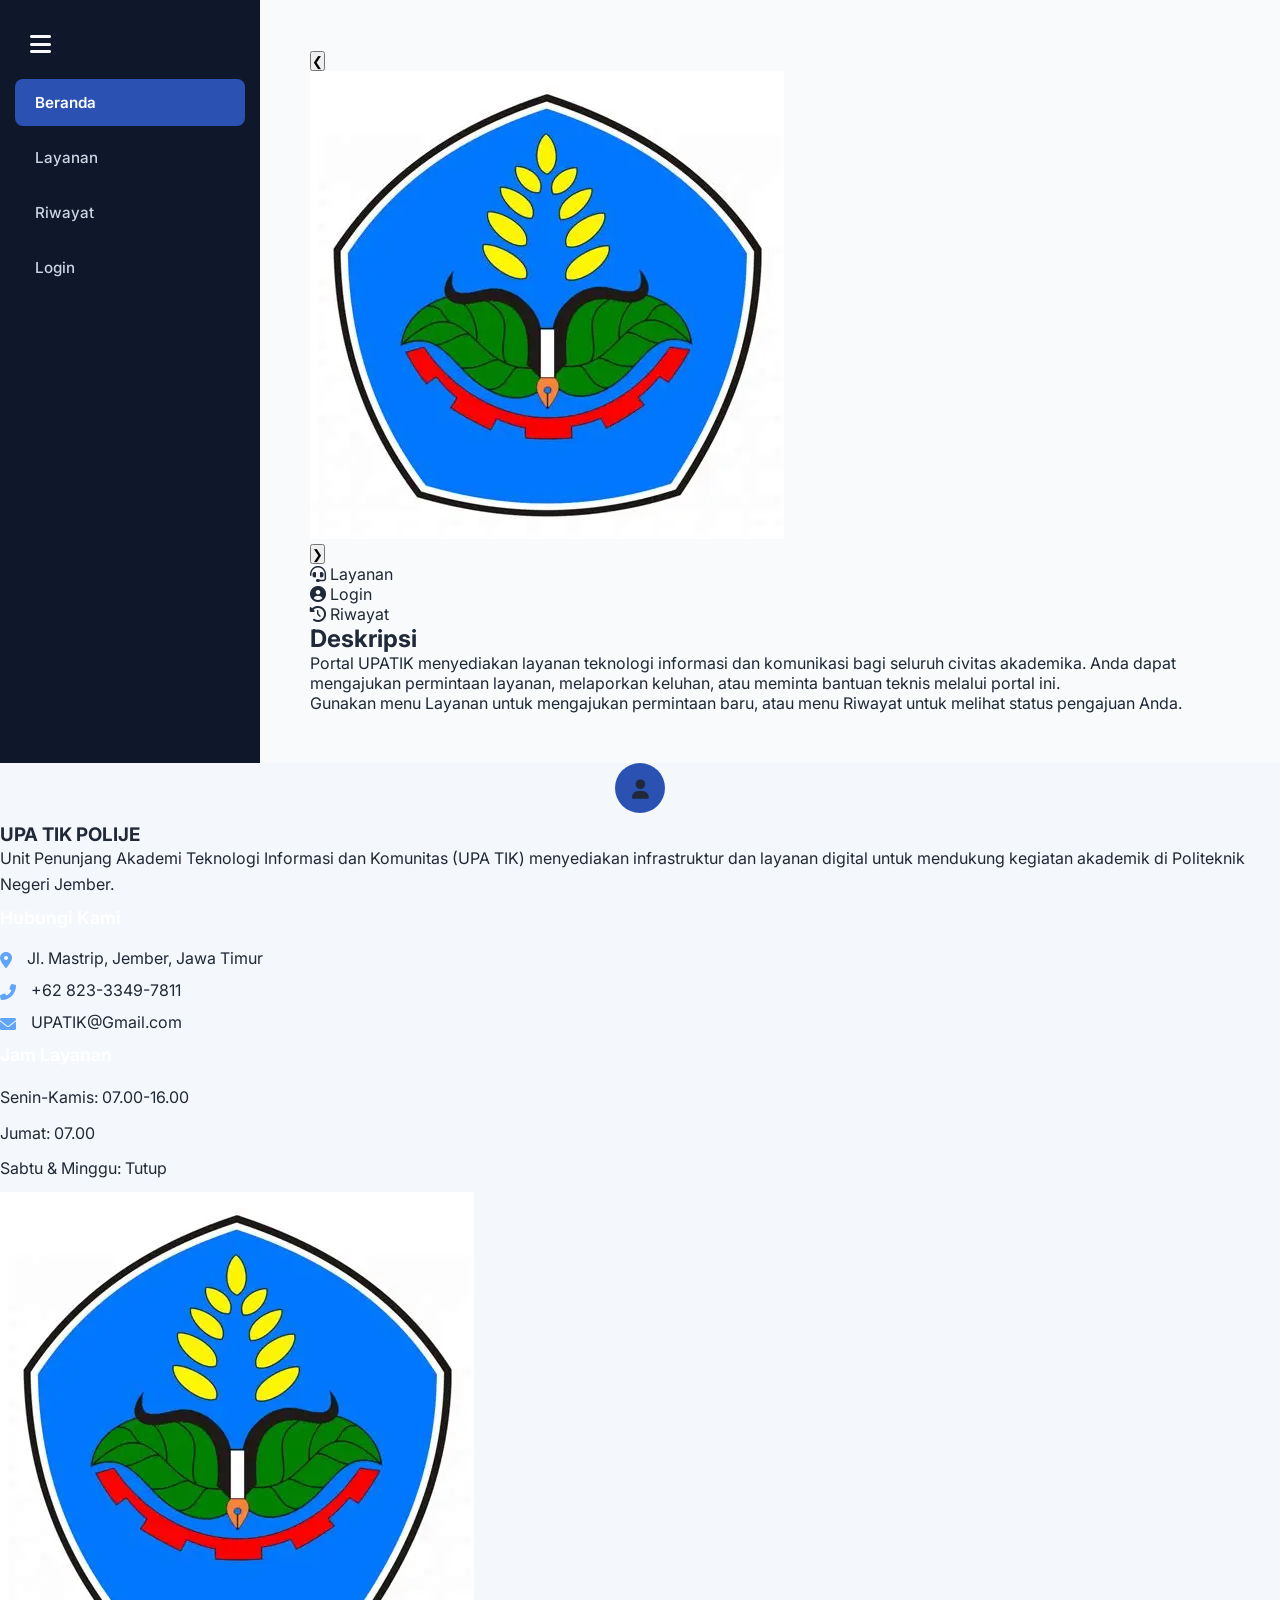
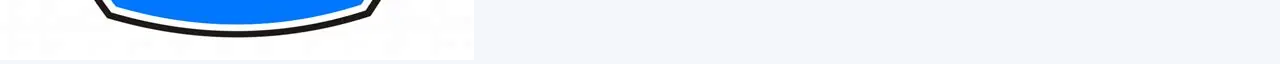
==== commit 430ebec2: "bismillah" ====
--- a/index.html
+++ b/index.html
@@ -4,527 +4,295 @@
 <head>
     <meta charset="UTF-8">
     <meta name="viewport" content="width=device-width, initial-scale=1.0">
-    <title>Inner Peace - Mindfulness & Mental Wellness</title>
-    <link href="tooplate-inner-peace.css" rel="stylesheet">
-    <!--
-
-Tooplate 2143 Inner Peace
-
-https://www.tooplate.com/view/2143-inner-peace
-
-Free HTML CSS Template
-
--->
+    <title>Portal UPA TIK POLIJE</title>
+    <link rel="stylesheet" href="style.css">
+    <link rel="stylesheet" href="https://cdnjs.cloudflare.com/ajax/libs/font-awesome/6.0.0/css/all.min.css">
 </head>
-
 <body>
-    <div class="geometric-bg"></div>
-
-    <!-- Header -->
-    <header>
-        <nav>
-            <a href="#hero" class="logo">
-                <svg viewBox="0 0 40 40" xmlns="http://www.w3.org/2000/svg">
-                    <defs>
-                        <linearGradient id="logoGradient" x1="0%" y1="0%" x2="100%" y2="100%">
-                            <stop offset="0%" style="stop-color:#667eea;stop-opacity:1" />
-                            <stop offset="100%" style="stop-color:#764ba2;stop-opacity:1" />
-                        </linearGradient>
-                    </defs>
-                    <circle cx="20" cy="20" r="18" fill="none" stroke="url(#logoGradient)" stroke-width="2" />
-                    <circle cx="20" cy="20" r="14" fill="none" stroke="url(#logoGradient)" stroke-width="1.5"
-                        opacity="0.7" />
-                    <circle cx="20" cy="20" r="10" fill="none" stroke="url(#logoGradient)" stroke-width="1"
-                        opacity="0.5" />
-                    <circle cx="20" cy="20" r="6" fill="none" stroke="url(#logoGradient)" stroke-width="0.5"
-                        opacity="0.3" />
-                    <circle cx="20" cy="20" r="3" fill="url(#logoGradient)" />
-                </svg>
-                <span class="logo-text">Inner Peace</span>
-            </a>
-            <div class="menu-toggle" onclick="toggleMenu()">
-                <span></span>
-                <span></span>
-                <span></span>
-            </div>
-            <ul class="nav-links">
-                <li><a href="#hero" class="nav-link active">Home</a></li>
-                <li><a href="#about" class="nav-link">About</a></li>
-                <li><a href="#practices" class="nav-link">Practices</a></li>
-                <li><a href="#resources" class="nav-link">Resources</a></li>
-                <li><a href="#contact" class="nav-link">Contact</a></li>
+
+    <div class="main-container">
+
+        <section id="page-home" class="page active">
+            
+            <div class="web-frame">
+                <nav class="sidebar">
+                    <div class="menu-toggle"><i class="fas fa-bars"></i></div>
+                    <ul>
+                        <li class="active" onclick="navigateTo('home')">Beranda</li>
+                        <li onclick="navigateTo('layanan')">Layanan</li>
+                        <li onclick="navigateTo('riwayat')">Riwayat</li>
+                        <li onclick="navigateTo('login')">Login</li>
+                    </ul>
+                </nav>
+
+                <main class="content-area">
+                    <div class="hero-carousel">
+                        <button class="carousel-btn prev" onclick="moveCarousel(-1)">&#10094;</button>
+                        <div class="carousel-slide">
+                            <img src="OIP.webp" alt="Logo UPA TIK POLIJE" class="main-logo">
+                        </div>
+                        <button class="carousel-btn next" onclick="moveCarousel(1)">&#10095;</button>
+                    </div>
+
+                    <div class="quick-access">
+                        <div class="quick-item" onclick="navigateTo('layanan')">
+                            <i class="fas fa-headset"></i> Layanan
+                        </div>
+                        <div class="quick-item" onclick="navigateTo('login')">
+                            <i class="fas fa-user-circle"></i> Login
+                        </div>
+                        <div class="quick-item" onclick="navigateTo('riwayat')">
+                            <i class="fas fa-history"></i> Riwayat
+                        </div>
+                    </div>
+
+                    <article class="description-section">
+                        <h2>Deskripsi</h2>
+                        <p>Portal UPATIK menyediakan layanan teknologi informasi dan komunikasi bagi seluruh civitas akademika. Anda dapat mengajukan permintaan layanan, melaporkan keluhan, atau meminta bantuan teknis melalui portal ini.</p>
+                        <p>Gunakan menu Layanan untuk mengajukan permintaan baru, atau menu Riwayat untuk melihat status pengajuan Anda.</p>
+                    </article>
+                </main>
+            </div>
+        </section>
+
+        <section id="page-layanan" class="page">
+
+            <div class="web-frame">
+                <nav class="sidebar">
+                    <div class="menu-toggle"><i class="fas fa-bars"></i></div>
+                    <ul>
+                        <li onclick="navigateTo('home')">Beranda</li>
+                        <li class="active" onclick="navigateTo('layanan')">Layanan</li>
+                        <li onclick="navigateTo('riwayat')">Riwayat</li>
+                        <li onclick="navigateTo('login')">Login</li>
+                    </ul>
+                </nav>
+
+                <main class="content-area light-bg">
+                    <h1 class="content-title">Layanan</h1>
+
+                    <div class="services-grid">
+                        <div class="service-card">
+                            <i class="fas fa-unlock-alt card-icon"></i>
+                            <h3>Reset Password</h3>
+                        </div>
+                        <div class="service-card">
+                            <i class="fas fa-shield-alt card-icon"></i>
+                            <h3>Pemasangan VPN</h3>
+                        </div>
+                        <div class="service-card">
+                            <i class="fas fa-file-contract card-icon"></i>
+                            <h3>Keluhan</h3>
+                        </div>
+                        <div class="service-card full-width">
+                            <i class="fas fa-server card-icon"></i>
+                            <h3>maintenance</h3>
+                        </div>
+                    </div>
+
+                    <div class="action-bar">
+                        <button class="btn-primary" onclick="navigateTo('form-layanan')">Form Layanan</button>
+                    </div>
+                </main>
+            </div>
+        </section>
+
+        <section id="page-form-layanan" class="page">
+    <div class="web-frame">
+        <nav class="sidebar">
+            <div class="menu-toggle"><i class="fas fa-bars"></i></div>
+            <ul>
+                <li onclick="navigateTo('home')">Beranda</li>
+                <li class="active" onclick="navigateTo('layanan')">Layanan</li>
+                <li onclick="navigateTo('riwayat')">Riwayat</li>
+                <li onclick="navigateTo('login')">Login</li>
             </ul>
         </nav>
-    </header>
-
-    <!-- Hero Section with Enhanced Background -->
-    <section id="hero">
-        <!-- Network Background -->
-        <div class="network-bg">
-            <div class="network-line"></div>
-            <div class="network-line"></div>
-            <div class="network-line"></div>
-            <div class="network-line"></div>
-            <div class="network-line"></div>
-            <div class="network-line"></div>
-            <div class="network-line"></div>
-            <div class="network-line"></div>
-            <div class="network-dot"></div>
-            <div class="network-dot"></div>
-            <div class="network-dot"></div>
-            <div class="network-dot"></div>
-            <div class="network-dot"></div>
-            <div class="network-dot"></div>
-            <div class="network-dot"></div>
-            <div class="network-dot"></div>
-            <div class="network-dot"></div>
-            <div class="network-dot"></div>
-            <div class="network-dot"></div>
-            <div class="network-dot"></div>
-        </div>
-
-        <div class="peace-bg">
-            <div class="breathing-circle"></div>
-            <div class="breathing-circle"></div>
-            <div class="breathing-circle"></div>
-            <div class="breathing-circle"></div>
-        </div>
-        <div class="floating-elements">
-            <div class="zen-stone"></div>
-            <div class="zen-stone"></div>
-            <div class="zen-stone"></div>
-        </div>
-        <div class="mandala-bg">
-            <div class="mandala-circle"></div>
-            <div class="mandala-circle"></div>
-            <div class="mandala-circle"></div>
-        </div>
-        <div class="hero-content">
-            <h1>Find Your Inner Peace</h1>
-            <p>Journey towards mental wellness through mindfulness, meditation, and self-discovery</p>
-            <a href="#about" class="cta-button">Begin Your Journey</a>
-        </div>
-    </section>
-
-    <!-- About Section - Complete Redesign -->
-    <section id="about">
-        <h2 class="section-title">Discover Mindfulness</h2>
-        <p class="section-subtitle">
-            Transform your mind, transform your life
-        </p>
-
-        <!-- Floating Cards Design -->
-        <div class="about-floating-cards">
-            <div class="floating-card">
-                <div class="card-icon">
-                    <div class="icon-wrapper">🧠</div>
-                </div>
-                <h3>Rewire Your Brain</h3>
-                <p>Neuroplasticity in action - just 10 minutes daily physically reshapes your brain for better focus and
-                    emotional control.</p>
-            </div>
-
-            <div class="floating-card">
-                <div class="card-icon">
-                    <div class="icon-wrapper">⚡</div>
-                </div>
-                <h3>Instant Calm</h3>
-                <p>Access immediate stress relief through proven breathing techniques that activate your parasympathetic
-                    nervous system.</p>
-            </div>
-
-            <div class="floating-card">
-                <div class="card-icon">
-                    <div class="icon-wrapper">🎯</div>
-                </div>
-                <h3>Peak Performance</h3>
-                <p>Achieve flow states more easily and unlock your full potential in work, creativity, and personal
-                    growth.</p>
-            </div>
-        </div>
-
-        <!-- Stats Banner -->
-        <div class="stats-banner">
-            <div class="stat-block">
-                <div class="stat-value">85%</div>
-                <div class="stat-desc">Stress Reduction</div>
-            </div>
-            <div class="stat-block">
-                <div class="stat-value">3X</div>
-                <div class="stat-desc">Better Focus</div>
-            </div>
-            <div class="stat-block">
-                <div class="stat-value">10K+</div>
-                <div class="stat-desc">Happy Members</div>
-            </div>
-            <div class="stat-block">
-                <div class="stat-value">4.9★</div>
-                <div class="stat-desc">User Rating</div>
-            </div>
-        </div>
-
-        <!-- Feature Showcase -->
-        <div class="feature-showcase">
-            <div class="showcase-content">
-                <h3>Why Choose Inner Peace?</h3>
-                <ul class="feature-list">
-                    <li>
-                        <span class="feature-check">✓</span>
-                        <span>Science-backed techniques proven by neuroscience</span>
-                    </li>
-                    <li>
-                        <span class="feature-check">✓</span>
-                        <span>Personalized journey adapted to your needs</span>
-                    </li>
-                    <li>
-                        <span class="feature-check">✓</span>
-                        <span>Expert guidance from certified instructors</span>
-                    </li>
-                    <li>
-                        <span class="feature-check">✓</span>
-                        <span>Track your progress with real metrics</span>
-                    </li>
-                    <li>
-                        <span class="feature-check">✓</span>
-                        <span>Brought to you by Tooplate website</span>
-                    </li>
-                </ul>
-            </div>
-        </div>
-    </section>
-
-    <!-- Practices Section - Enhanced Timeline Design -->
-    <section id="practices">
-        <div class="practices-container">
-            <h2 class="section-title">Mindfulness Practices</h2>
-            <p class="section-subtitle">Master these core practices to build your mindfulness toolkit</p>
-
-            <div class="practice-layout">
-                <!-- Futuristic Left Timeline -->
-                <div class="timeline-track">
-                    <div class="timeline-progress"></div>
-                    <div class="timeline-points">
-                        <div class="timeline-point active">
-                            <div class="futuristic-label">
-                                <span class="label-text">Foundation</span>
+        <main class="content-area auth-bg">
+            <div class="form-container-card">
+                <h2>Form Layanan</h2>
+                <div class="form-group">
+                    <label>Nama:</label>
+                    <input type="text">
+                </div>
+                <div class="form-group">
+                    <label>NIM/NIK atau Email:</label>
+                    <input type="text">
+                </div>
+                <div class="form-group">
+                    <label>Status:</label>
+                    <input type="text">
+                </div>
+                <div class="form-group">
+                    <label>Kategori Masalah:</label>
+                    <input type="text">
+                </div>
+                <div class="form-group">
+                    <label>Deskripsi Masalah:</label>
+                    <textarea rows="3"></textarea>
+                </div>
+                <button class="btn-kirim" onclick="alert('Laporan Terkirim!'); navigateTo('riwayat')">Kirim</button>
+            </div>
+        </main>
+    </div>
+</section>
+
+<section id="page-riwayat" class="page">
+    <div class="web-frame">
+        <nav class="sidebar">
+            <div class="menu-toggle"><i class="fas fa-bars"></i></div>
+            <ul>
+                <li onclick="navigateTo('home')">Beranda</li>
+                <li onclick="navigateTo('layanan')">Layanan</li>
+                <li class="active" onclick="navigateTo('riwayat')">Riwayat</li>
+                <li onclick="navigateTo('login')">Login</li>
+            </ul>
+        </nav>
+        <main class="content-area light-bg">
+            <h1 class="content-title">Riwayat Kunjungan</h1>
+            <div class="table-container">
+                <table class="riwayat-table">
+                    <thead>
+                        <tr>
+                            <th>Tanggal</th>
+                            <th>Jenis Layanan</th>
+                            <th>Status</th>
+                            <th>Aksi</th>
+                        </tr>
+                    </thead>
+                    <tbody>
+                        <tr>
+                            <td>5 - 03 - 2026</td>
+                            <td><span class="badge-type">SSO Email</span></td>
+                            <td><span class="status-pending">Tertunda</span></td>
+                            <td><a href="#" class="btn-detail">Lihat Detail</a></td>
+                        </tr>
+                        <tr>
+                            <td>6 - 01 - 2026</td>
+                            <td><span class="badge-type">Reset Password</span></td>
+                            <td><span class="status-success">Selesai</span></td>
+                            <td><a href="#" class="btn-detail">Lihat Detail</a></td>
+                        </tr>
+                        <tr>
+                            <td>7 - 08 - 2025</td>
+                            <td><span class="badge-type">SSO Email</span></td>
+                            <td><span class="status-success">Selesai</span></td>
+                            <td><a href="#" class="btn-detail">Lihat Detail</a></td>
+                        </tr>
+                    </tbody>
+                </table>
+            </div>
+        </main>
+    </div>
+</section>
+
+        <section id="page-daftar" class="page">
+    <div class="web-frame">
+        <nav class="sidebar">
+            <div class="menu-toggle"><i class="fas fa-bars"></i></div>
+            <ul>
+                <li onclick="navigateTo('home')">Beranda</li>
+                <li onclick="navigateTo('layanan')">Layanan</li>
+                <li>Riwayat</li>
+                <li class="active" onclick="navigateTo('login')">Login</li>
+            </ul>
+        </nav>
+        <main class="content-area auth-bg">
+            <div class="auth-wrapper">
+                <h2 class="welcome-text">Selamat datang!</h2>
+                <div class="auth-card">
+                    <h3>Daftar</h3>
+                    <div class="form-group">
+                        <label>Nama:</label>
+                        <input type="text">
+                    </div>
+                    <div class="form-group">
+                        <label>Nim/Nip atau Email:</label>
+                        <input type="text">
+                    </div>
+                    <div class="form-group">
+                        <label>Pengguna:</label>
+                        <input type="text">
+                    </div>
+                    <div class="form-group">
+                        <label>Password:</label>
+                        <input type="password">
+                    </div>
+                </div>
+            </div>
+        </main>
+    </div>
+</section>
+
+        <section id="page-login" class="page">
+            <div class="web-frame">
+                <nav class="sidebar">
+                    <div class="menu-toggle"><i class="fas fa-bars"></i></div>
+                    <ul>
+                        <li onclick="navigateTo('home')">Beranda</li>
+                        <li onclick="navigateTo('layanan')">Layanan</li>
+                        <li onclick="navigateTo('riwayat')">Riwayat</li>
+                        <li class="active" onclick="navigateTo('login')">Login</li>
+                    </ul>
+                </nav>
+                <main class="content-area auth-bg">
+                    <div class="auth-wrapper">
+                        <h2 class="welcome-text">Selamat datang kembali!</h2>
+                        <div class="auth-card">
+                            <h3>Login</h3>
+                            <div class="form-group">
+                                <label>Pengguna:</label>
+                                <input type="text">
                             </div>
-                            <div class="timeline-indicator"></div>
-                        </div>
-                        <div class="timeline-point">
-                            <div class="futuristic-label">
-                                <span class="label-text">Breathing</span>
+                            <div class="form-group">
+                                <label>Nim/Nip atau Email:</label>
+                                <input type="text">
                             </div>
-                            <div class="timeline-indicator"></div>
-                        </div>
-                        <div class="timeline-point">
-                            <div class="futuristic-label">
-                                <span class="label-text">Awareness</span>
+                            <div class="form-group">
+                                <label>Password:</label>
+                                <input type="password">
                             </div>
-                            <div class="timeline-indicator"></div>
-                        </div>
-                        <div class="timeline-point">
-                            <div class="futuristic-label">
-                                <span class="label-text">Integration</span>
-                            </div>
-                            <div class="timeline-indicator"></div>
-                        </div>
-                    </div>
-                </div>
-
-                <!-- Right Content Area -->
-                <div class="practice-content-area">
-                    <div class="practice-card-new">
-                        <div class="practice-header">
-                            <div class="practice-icon-new">🧘</div>
-                            <div class="practice-info">
-                                <h3>Foundation Meditation</h3>
-                                <span class="practice-duration">10-20 minutes daily</span>
-                            </div>
-                        </div>
-                        <p class="practice-description">
-                            Begin your journey with guided meditation sessions designed specifically for beginners.
-                            Learn the fundamental techniques of sitting meditation, including proper posture, attention
-                            anchoring, and working with wandering thoughts. Our progressive approach ensures you build a
-                            solid foundation without feeling overwhelmed.
-                        </p>
-                        <div class="practice-benefits">
-                            <a href="#" class="benefit-tag">Stress Reduction</a>
-                            <a href="#" class="benefit-tag">Mental Clarity</a>
-                            <a href="#" class="benefit-tag">Emotional Balance</a>
-                            <a href="#" class="benefit-tag">Better Sleep</a>
-                        </div>
-                    </div>
-
-                    <div class="practice-card-new">
-                        <div class="practice-header">
-                            <div class="practice-icon-new">🌬️</div>
-                            <div class="practice-info">
-                                <h3>Conscious Breathing</h3>
-                                <span class="practice-duration">5-10 minutes as needed</span>
-                            </div>
-                        </div>
-                        <p class="practice-description">
-                            Master the art of breath awareness with techniques that instantly calm your nervous system.
-                            From box breathing to 4-7-8 patterns, discover how different breathing exercises can
-                            energize, relax, or center you throughout your day. Perfect for managing anxiety and stress
-                            in real-time.
-                        </p>
-                        <div class="practice-benefits">
-                            <a href="#" class="benefit-tag">Instant Calm</a>
-                            <a href="#" class="benefit-tag">Energy Boost</a>
-                            <a href="#" class="benefit-tag">Focus Enhancement</a>
-                            <a href="#" class="benefit-tag">Anxiety Relief</a>
-                        </div>
-                    </div>
-
-                    <div class="practice-card-new">
-                        <div class="practice-header">
-                            <div class="practice-icon-new">📝</div>
-                            <div class="practice-info">
-                                <h3>Mindful Awareness</h3>
-                                <span class="practice-duration">15 minutes daily</span>
-                            </div>
-                        </div>
-                        <p class="practice-description">
-                            Develop meta-awareness through journaling and body scan practices. Learn to observe your
-                            thoughts, emotions, and physical sensations without judgment. This practice includes
-                            gratitude exercises, emotional check-ins, and reflective writing to deepen
-                            self-understanding.
-                        </p>
-                        <div class="practice-benefits">
-                            <a href="#" class="benefit-tag">Self-Discovery</a>
-                            <a href="#" class="benefit-tag">Emotional Intelligence</a>
-                            <a href="#" class="benefit-tag">Pattern Recognition</a>
-                            <a href="#" class="benefit-tag">Gratitude</a>
-                        </div>
-                    </div>
-
-                    <div class="practice-card-new">
-                        <div class="practice-header">
-                            <div class="practice-icon-new">🚶</div>
-                            <div class="practice-info">
-                                <h3>Living Mindfully</h3>
-                                <span class="practice-duration">Throughout the day</span>
-                            </div>
-                        </div>
-                        <p class="practice-description">
-                            Integrate mindfulness into every aspect of your daily life. From mindful eating to walking
-                            meditation, learn how to transform routine activities into opportunities for presence.
-                            Discover how to maintain awareness during work, conversations, and even challenging
-                            situations.
-                        </p>
-                        <div class="practice-benefits">
-                            <a href="#" class="benefit-tag">Present Living</a>
-                            <a href="#" class="benefit-tag">Joy in Simple Things</a>
-                            <a href="#" class="benefit-tag">Mindful Communication</a>
-                            <a href="#" class="benefit-tag">Work-Life Balance</a>
-                        </div>
-                    </div>
-                </div>
-            </div>
-        </div>
-    </section>
-
-    <!-- Resources Section - Tab Structure -->
-    <section id="resources">
-        <h2 class="section-title">Resources & Tools</h2>
-        <p class="section-subtitle">Everything you need to support your mindfulness practice</p>
-
-        <div class="resource-tabs">
-            <button class="tab-btn active" onclick="showTab('meditations')">Meditations</button>
-            <button class="tab-btn" onclick="showTab('courses')">Courses</button>
-            <button class="tab-btn" onclick="showTab('tools')">Tools</button>
-        </div>
-
-        <div id="meditations" class="tab-content active">
-            <div class="resource-list">
-                <div class="resource-card">
-                    <div class="resource-image">
-                        <div class="resource-thumbnail morning-meditation"></div>
-                    </div>
-                    <div class="resource-body">
-                        <h3>Morning Meditation</h3>
-                        <p>Start your day with clarity and intention through our 15-minute morning practice.</p>
-                    </div>
-                </div>
-                <div class="resource-card">
-                    <div class="resource-image">
-                        <div class="resource-thumbnail stress-relief"></div>
-                    </div>
-                    <div class="resource-body">
-                        <h3>Stress Relief Session</h3>
-                        <p>Quick 10-minute guided meditation for immediate stress and anxiety relief.</p>
-                    </div>
-                </div>
-                <div class="resource-card">
-                    <div class="resource-image">
-                        <div class="resource-thumbnail sleep-meditation"></div>
-                    </div>
-                    <div class="resource-body">
-                        <h3>Sleep Meditation</h3>
-                        <p>Peaceful bedtime meditation to help you unwind and prepare for restful sleep.</p>
-                    </div>
-                </div>
-            </div>
-        </div>
-
-        <div id="courses" class="tab-content">
-            <div class="resource-list">
-                <div class="resource-card">
-                    <div class="resource-image">
-                        <div class="resource-thumbnail mbsr-course"></div>
-                    </div>
-                    <div class="resource-body">
-                        <h3>8-Week MBSR Program</h3>
-                        <p>Comprehensive Mindfulness-Based Stress Reduction course with certified instructors.</p>
-                    </div>
-                </div>
-                <div class="resource-card">
-                    <div class="resource-image">
-                        <div class="resource-thumbnail leadership-course"></div>
-                    </div>
-                    <div class="resource-body">
-                        <h3>Mindful Leadership</h3>
-                        <p>Develop presence and emotional intelligence for effective leadership.</p>
-                    </div>
-                </div>
-                <div class="resource-card">
-                    <div class="resource-image">
-                        <div class="resource-thumbnail beginner-course"></div>
-                    </div>
-                    <div class="resource-body">
-                        <h3>Beginner's Journey</h3>
-                        <p>30-day introduction to mindfulness with daily lessons and practices.</p>
-                    </div>
-                </div>
-            </div>
-        </div>
-
-        <div id="tools" class="tab-content">
-            <div class="resource-list">
-                <div class="resource-card">
-                    <div class="resource-image">
-                        <div class="resource-thumbnail timer-tool"></div>
-                    </div>
-                    <div class="resource-body">
-                        <h3>Meditation Timer</h3>
-                        <p>Customizable timer with ambient sounds and interval bells for your practice.</p>
-                    </div>
-                </div>
-                <div class="resource-card">
-                    <div class="resource-image">
-                        <div class="resource-thumbnail mood-tracker"></div>
-                    </div>
-                    <div class="resource-body">
-                        <h3>Mood Tracker</h3>
-                        <p>Monitor your emotional patterns and see how mindfulness impacts your well-being.</p>
-                    </div>
-                </div>
-                <div class="resource-card">
-                    <div class="resource-image">
-                        <div class="resource-thumbnail breathing-tool"></div>
-                    </div>
-                    <div class="resource-body">
-                        <h3>Breathing Exercises</h3>
-                        <p>Interactive breathing patterns for different situations and energy levels.</p>
-                    </div>
-                </div>
-            </div>
-        </div>
-    </section>
-
-    <!-- Contact Section - Two Columns -->
-    <section id="contact">
-        <div class="contact-container">
-            <h2 class="section-title">Connect With Us</h2>
-
-            <div class="contact-wrapper">
-                <div class="contact-info">
-                    <h3>Get in Touch</h3>
-
-                    <div class="info-item">
-                        <div class="info-icon">📍</div>
-                        <div class="info-text">
-                            <h4>Visit Us</h4>
-                            <p>123 Wellness Street<br>Mindful City, MC 12345</p>
-                        </div>
-                    </div>
-
-                    <div class="info-item">
-                        <div class="info-icon">📧</div>
-                        <div class="info-text">
-                            <h4>Email</h4>
-                            <p>hello@innerpeace.com<br>support@innerpeace.com</p>
-                        </div>
-                    </div>
-
-                    <div class="info-item">
-                        <div class="info-icon">📞</div>
-                        <div class="info-text">
-                            <h4>Phone</h4>
-                            <p>+1 (555) 123-4567<br>Mon-Fri, 9am-6pm EST</p>
-                        </div>
-                    </div>
-
-                    <div class="info-item">
-                        <div class="info-icon">💬</div>
-                        <div class="info-text">
-                            <h4>Live Chat</h4>
-                            <p>Available 24/7 for urgent support</p>
-                        </div>
-                    </div>
-
-                    <div class="social-links">
-                        <a href="#" class="social-link">f</a>
-                        <a href="#" class="social-link">t</a>
-                        <a href="#" class="social-link">i</a>
-                        <a href="#" class="social-link">l</a>
-                    </div>
-                </div>
-
-                <div class="contact-form">
-                    <h3 style="color: var(--primary); font-size: 1.8rem; margin-bottom: 2rem;">Send a Message</h3>
-                    <form>
-                        <div class="form-group">
-                            <label for="name">Your Name</label>
-                            <input type="text" id="name" name="name" required>
-                        </div>
-                        <div class="form-group">
-                            <label for="email">Email Address</label>
-                            <input type="email" id="email" name="email" required>
-                        </div>
-                        <div class="form-group">
-                            <label for="subject">Subject</label>
-                            <input type="text" id="subject" name="subject" required>
-                        </div>
-                        <div class="form-group">
-                            <label for="message">Message</label>
-                            <textarea id="message" name="message" rows="4" required></textarea>
-                        </div>
-                        <button type="submit" class="submit-btn">Send Message</button>
-                    </form>
-                </div>
-            </div>
-        </div>
-    </section>
-
-    <!-- Footer -->
-    <footer>
-        <div class="footer-content">
-            <div class="footer-links">
-                <a href="#privacy">Privacy Policy</a>
-                <a href="#terms">Terms of Service</a>
-                <a href="#support">Support</a>
-            </div>
-            <div class="copyright">
-                <p>&copy; 2025 Inner Peace. All rights reserved. Nurturing minds, one breath at a time.
-                    Designed by <a rel="nofollow noopener" href="https://www.tooplate.com" target="_blank"
-                        style="color: var(--accent); text-decoration: none; transition: color 0.3s ease;">Tooplate</a>
-                </p>
-            </div>
-        </div>
-    </footer>
-    <script src="tooplate-inner-peace-scripts.js"></script>
+                            <p class="auth-switch">Tidak punya akun? <span onclick="navigateTo('daftar')">Daftar</span></p>
+                            <button class="btn-auth" onclick="alert('Login Berhasil!')">Masuk</button>
+                        </div>
+                    </div>
+                </main>
+            </div>
+        </section>
+
+        <footer class="main-footer">
+            <div class="footer-container">
+                <div class="footer-col about">
+                    <div class="upa-profile">
+                        <div class="upa-avatar-placeholder"></div>
+                        <h3>UPA TIK POLIJE</h3>
+                    </div>
+                    <p class="upa-desc">Unit Penunjang Akademi Teknologi Informasi dan Komunitas (UPA TIK) menyediakan infrastruktur dan layanan digital untuk mendukung kegiatan akademik di Politeknik Negeri Jember.</p>
+                </div>
+
+                <div class="footer-col contact">
+                    <h4>Hubungi Kami</h4>
+                    <ul>
+                        <li><i class="fas fa-map-marker-alt"></i> Jl. Mastrip, Jember, Jawa Timur</li>
+                        <li><i class="fas fa-phone-alt"></i> +62 823-3349-7811</li>
+                        <li><i class="fas fa-envelope"></i> UPATIK@Gmail.com</li>
+                    </ul>
+                </div>
+
+                <div class="footer-col hours">
+                    <h4>Jam Layanan</h4>
+                    <p>Senin-Kamis: 07.00-16.00</p>
+                    <p>Jumat: 07.00</p>
+                    <p class="closed">Sabtu & Minggu: Tutup</p>
+                    <img src="OIP.webp" alt="Logo Maskot UPA" class="footer-maskot">
+                </div>
+            </div>
+        </footer>
+
+    </div>
+
+    <script src="script.js"></script>
 </body>
 
-</html>+</html>
+
--- a/style.css
+++ b/style.css
@@ -0,0 +1,1561 @@
+@import url('https://fonts.googleapis.com/css2?family=Inter:wght@300;400;500;600;700;800&display=swap');
+
+:root {
+    --primary: #2b52b3; /* Biru dari referensi gambar */
+    --primary-hover: #1e3a8a;
+    --primary-light: #eff6ff;
+    --sidebar-bg: #0f172a;
+    --sidebar-hover: #1e293b;
+    --sidebar-active: #2b52b3;
+    --bg-main: #f4f7fb;
+    --text-main: #1f2937;
+    --text-muted: #6b7280;
+    --border-color: #e5e7eb;
+    --card-bg: #ffffff;
+    --footer-bg: #1e293b; /* Biru gelap untuk footer/cta */
+    --shadow-sm: 0 1px 2px 0 rgba(0, 0, 0, 0.05);
+    --shadow-md: 0 4px 6px -1px rgba(0, 0, 0, 0.1), 0 2px 4px -1px rgba(0, 0, 0, 0.06);
+    --shadow-lg: 0 10px 15px -3px rgba(0, 0, 0, 0.1), 0 4px 6px -2px rgba(0, 0, 0, 0.05);
+    --shadow-xl: 0 20px 25px -5px rgba(0, 0, 0, 0.1), 0 10px 10px -5px rgba(0, 0, 0, 0.04);
+    --radius-md: 8px;
+    --radius-lg: 16px;
+    --radius-xl: 24px;
+}
+
+* {
+    margin: 0;
+    padding: 0;
+    box-sizing: border-box;
+    font-family: 'Inter', sans-serif;
+}
+
+body {
+    background-color: var(--bg-main);
+    color: var(--text-main);
+    display: flex;
+    flex-direction: column;
+    min-height: 100vh;
+}
+
+/* =========================================
+   PUBLIC LAYOUT 
+   ========================================= */
+#public-layout {
+    width: 100%;
+    display: flex;
+    flex-direction: column;
+    min-height: 100vh;
+}
+
+.container {
+    max-width: 1200px;
+    margin: 0 auto;
+    padding: 0 20px;
+    width: 100%;
+}
+
+.text-center { text-align: center; }
+
+/* --- Top Header --- */
+.public-header {
+    background-color: #ffffff;
+    border-bottom: 1px solid var(--border-color);
+    position: sticky;
+    top: 0;
+    z-index: 50;
+    box-shadow: var(--shadow-sm);
+}
+
+.header-container {
+    display: flex;
+    justify-content: space-between;
+    align-items: center;
+    height: 80px;
+}
+
+.logo-area {
+    display: flex;
+    align-items: center;
+    gap: 12px;
+    cursor: pointer;
+}
+
+.logo-icon {
+    font-size: 2rem;
+    color: var(--primary);
+    background: var(--primary-light);
+    padding: 8px;
+    border-radius: var(--radius-md);
+}
+
+.logo-text {
+    display: flex;
+    flex-direction: column;
+}
+
+.logo-text strong {
+    font-size: 1.2rem;
+    font-weight: 800;
+    color: var(--primary);
+    line-height: 1.2;
+}
+
+.logo-text span {
+    font-size: 0.8rem;
+    color: var(--text-muted);
+}
+
+.top-nav ul {
+    list-style: none;
+    display: flex;
+    align-items: center;
+    gap: 30px;
+}
+
+.top-nav ul li {
+    font-size: 0.95rem;
+    font-weight: 600;
+    color: var(--text-muted);
+    cursor: pointer;
+    transition: color 0.2s;
+}
+
+.top-nav ul li:hover, .top-nav ul li.active {
+    color: var(--primary);
+}
+
+.btn-top-login {
+    background-color: var(--primary);
+    color: #fff;
+    border: none;
+    padding: 10px 24px;
+    border-radius: 30px;
+    font-weight: 600;
+    cursor: pointer;
+    transition: all 0.2s;
+}
+
+.btn-top-login:hover {
+    background-color: var(--primary-hover);
+    box-shadow: 0 4px 10px rgba(43, 82, 179, 0.3);
+}
+
+/* --- Hero Section --- */
+.hero-section {
+    background-color: #1e293b;
+    background-image: linear-gradient(rgba(30, 41, 59, 0.85), rgba(30, 41, 59, 0.85)), url('https://images.unsplash.com/photo-1541339907198-e08756dedf3f?ixlib=rb-4.0.3&auto=format&fit=crop&w=1920&q=80');
+    background-size: cover;
+    background-position: center;
+    color: #ffffff;
+    padding: 120px 0;
+    text-align: center;
+    position: relative;
+}
+
+.hero-content h1 {
+    font-size: 3.5rem;
+    font-weight: 800;
+    line-height: 1.1;
+    margin-bottom: 20px;
+    letter-spacing: -1px;
+}
+
+.hero-content h1 span {
+    color: #60a5fa; /* Biru terang */
+}
+
+.hero-content p {
+    font-size: 1.1rem;
+    max-width: 600px;
+    margin: 0 auto 40px auto;
+    color: #cbd5e1;
+    line-height: 1.6;
+}
+
+.btn-hero {
+    background-color: #3b82f6;
+    color: #fff;
+    border: none;
+    padding: 15px 35px;
+    border-radius: 30px;
+    font-size: 1.05rem;
+    font-weight: 600;
+    cursor: pointer;
+    transition: all 0.3s;
+    display: inline-flex;
+    align-items: center;
+    gap: 10px;
+    box-shadow: 0 4px 15px rgba(59, 130, 246, 0.4);
+}
+
+.btn-hero:hover {
+    background-color: #2563eb;
+    transform: translateY(-3px);
+}
+
+/* --- Services Overview --- */
+.services-overview-section, .page-padding {
+    padding: 80px 0;
+    background-color: #fff;
+}
+
+.services-overview-section h2 {
+    font-size: 2.2rem;
+    font-weight: 800;
+    color: var(--text-main);
+    margin-bottom: 15px;
+}
+
+.subtitle {
+    color: var(--text-muted);
+    font-size: 1.05rem;
+    max-width: 600px;
+    margin: 0 auto 50px auto;
+    line-height: 1.6;
+}
+
+.public-services-grid {
+    display: grid;
+    grid-template-columns: repeat(4, 1fr);
+    gap: 25px;
+}
+
+.pub-service-card {
+    background: #fff;
+    border: 1px solid var(--border-color);
+    border-radius: var(--radius-lg);
+    padding: 30px 20px;
+    text-align: left;
+    transition: all 0.3s;
+    cursor: pointer;
+    box-shadow: var(--shadow-sm);
+    display: flex;
+    flex-direction: column;
+}
+
+.pub-service-card:hover {
+    border-color: var(--primary);
+    box-shadow: var(--shadow-lg);
+    transform: translateY(-5px);
+}
+
+.icon-wrapper {
+    width: 50px;
+    height: 50px;
+    background-color: var(--primary-light);
+    color: var(--primary);
+    display: flex;
+    justify-content: center;
+    align-items: center;
+    font-size: 1.5rem;
+    border-radius: var(--radius-md);
+    margin-bottom: 20px;
+}
+
+.badge-role {
+    font-size: 0.7rem;
+    font-weight: 800;
+    color: var(--primary);
+    background: var(--primary-light);
+    padding: 4px 10px;
+    border-radius: 20px;
+    display: inline-block;
+    margin-bottom: 15px;
+    align-self: flex-start;
+}
+
+.pub-service-card h3 {
+    font-size: 1.1rem;
+    font-weight: 700;
+    color: var(--text-main);
+    margin-bottom: 10px;
+}
+
+.pub-service-card p {
+    font-size: 0.9rem;
+    color: var(--text-muted);
+    line-height: 1.6;
+}
+
+/* --- CTA Section --- */
+.cta-section {
+    background-color: var(--primary);
+    color: #fff;
+    padding: 80px 0;
+}
+
+.cta-section h2 {
+    font-size: 2.2rem;
+    font-weight: 800;
+    margin-bottom: 15px;
+}
+
+.cta-section p {
+    font-size: 1.1rem;
+    color: #bfdbfe;
+    max-width: 600px;
+    margin: 0 auto 40px auto;
+}
+
+.cta-buttons {
+    display: flex;
+    justify-content: center;
+    gap: 20px;
+}
+
+.btn-solid-white {
+    background-color: #fff;
+    color: var(--primary);
+    border: none;
+    padding: 14px 30px;
+    border-radius: 30px;
+    font-weight: 700;
+    cursor: pointer;
+    transition: all 0.3s;
+}
+
+.btn-solid-white:hover {
+    background-color: #f8fafc;
+    transform: translateY(-2px);
+    box-shadow: 0 4px 15px rgba(0,0,0,0.1);
+}
+
+.btn-outline-white {
+    background-color: transparent;
+    color: #fff;
+    border: 1.5px solid #fff;
+    padding: 14px 30px;
+    border-radius: 30px;
+    font-weight: 700;
+    cursor: pointer;
+    transition: all 0.3s;
+}
+
+.btn-outline-white:hover {
+    background-color: rgba(255,255,255,0.1);
+}
+
+/* --- Public Footer --- */
+.public-footer {
+    background-color: var(--footer-bg);
+    color: #94a3b8;
+    padding: 60px 0 20px 0;
+    font-size: 0.9rem;
+}
+
+.footer-grid {
+    display: grid;
+    grid-template-columns: 2fr 1fr 1fr;
+    gap: 50px;
+    margin-bottom: 50px;
+}
+
+.footer-logo-area {
+    margin-bottom: 20px;
+}
+
+.footer-logo-area strong {
+    color: #fff;
+    font-size: 1.5rem;
+    font-weight: 800;
+}
+
+.footer-col h4 {
+    color: #fff;
+    font-size: 1.1rem;
+    font-weight: 700;
+    margin-bottom: 20px;
+}
+
+.footer-col ul {
+    list-style: none;
+}
+
+.footer-col ul li {
+    margin-bottom: 12px;
+    display: flex;
+    gap: 15px;
+    align-items: flex-start;
+}
+
+.footer-col ul li i {
+    color: #60a5fa;
+    margin-top: 4px;
+}
+
+.footer-col p {
+    margin-bottom: 10px;
+    line-height: 1.6;
+}
+
+.text-blue-light {
+    color: #60a5fa;
+    font-weight: 600;
+}
+
+.footer-bottom {
+    text-align: center;
+    border-top: 1px solid rgba(255,255,255,0.1);
+    padding-top: 20px;
+    font-size: 0.85rem;
+}
+
+/* =========================================
+   PRIVATE LAYOUT (SIDEBAR DASHBOARD) 
+   ========================================= */
+#private-layout {
+    display: flex;
+    width: 100vw;
+    height: 100vh;
+    overflow: hidden;
+}
+
+.main-container {
+    width: 100%;
+    height: 100%;
+}
+
+.web-frame {
+    background-color: var(--card-bg);
+    width: 100%;
+    height: 100%;
+    display: flex;
+}
+
+.sidebar {
+    width: 260px;
+    background-color: var(--sidebar-bg);
+    color: #fff;
+    display: flex;
+    flex-direction: column;
+    padding: 30px 15px;
+    flex-shrink: 0;
+}
+
+.menu-toggle {
+    font-size: 1.5rem;
+    padding: 0 15px 20px 15px;
+    cursor: pointer;
+    color: #f8fafc;
+}
+
+.upa-avatar-placeholder {
+    width: 50px;
+    height: 50px;
+    background: var(--primary);
+    border-radius: 50%;
+    margin: 0 auto 10px auto;
+    display: flex;
+    justify-content: center;
+    align-items: center;
+    font-size: 1.2rem;
+}
+
+.upa-avatar-placeholder::before {
+    content: "\f007"; /* User icon */
+    font-family: "Font Awesome 6 Free";
+    font-weight: 900;
+}
+
+.sidebar ul {
+    list-style: none;
+    display: flex;
+    flex-direction: column;
+    gap: 8px;
+}
+
+.sidebar ul li {
+    padding: 14px 20px;
+    font-size: 0.95rem;
+    font-weight: 500;
+    cursor: pointer;
+    border-radius: var(--radius-md);
+    transition: all 0.2s;
+    color: #cbd5e1;
+    display: flex;
+    align-items: center;
+    gap: 12px;
+}
+
+.sidebar ul li:hover {
+    background-color: var(--sidebar-hover);
+    color: #fff;
+    transform: translateX(4px);
+}
+
+.sidebar ul li.active {
+    background: var(--sidebar-active);
+    color: #fff;
+    font-weight: 600;
+}
+
+.sidebar ul li i {
+    width: 20px;
+    text-align: center;
+    font-size: 1.1rem;
+}
+
+.logout-btn:hover {
+    background-color: rgba(239, 68, 68, 0.1) !important;
+    color: #ef4444 !important;
+}
+
+/* --- Dashboard Content --- */
+.content-area {
+    flex-grow: 1;
+    display: flex;
+    flex-direction: column;
+    background-color: #f8fafc;
+    position: relative;
+    overflow-y: auto;
+    padding: 50px;
+}
+
+.page-header {
+    display: flex;
+    justify-content: space-between;
+    align-items: center;
+    margin-bottom: 30px;
+}
+
+.content-title {
+    font-weight: 800;
+    font-size: 2rem;
+    color: var(--text-main);
+    letter-spacing: -0.5px;
+}
+
+/* Riwayat Table */
+.table-container {
+    background: #fff;
+    border-radius: var(--radius-lg);
+    box-shadow: var(--shadow-sm);
+    overflow: hidden;
+    border: 1px solid var(--border-color);
+}
+
+.riwayat-table {
+    width: 100%;
+    border-collapse: collapse;
+}
+
+.riwayat-table th, .riwayat-table td {
+    padding: 18px 24px;
+    text-align: left;
+    border-bottom: 1px solid var(--border-color);
+}
+
+.riwayat-table th {
+    background-color: #f8fafc;
+    font-weight: 700;
+    font-size: 0.85rem;
+    color: var(--text-muted);
+    text-transform: uppercase;
+}
+
+.riwayat-table tbody tr:hover {
+    background-color: #f1f5f9;
+}
+
+.badge-type {
+    background-color: var(--primary-light);
+    color: var(--primary);
+    padding: 6px 14px;
+    border-radius: 20px;
+    font-size: 0.85rem;
+    font-weight: 700;
+}
+
+.status-pending {
+    color: #d97706;
+    background-color: #fef3c7;
+    padding: 6px 14px;
+    border-radius: 20px;
+    font-size: 0.85rem;
+    font-weight: 700;
+}
+
+.status-success {
+    color: #059669;
+    background-color: #d1fae5;
+    padding: 6px 14px;
+    border-radius: 20px;
+    font-size: 0.85rem;
+    font-weight: 700;
+}
+
+.btn-detail {
+    color: var(--primary);
+    text-decoration: none;
+    font-weight: 600;
+    font-size: 0.95rem;
+}
+
+.btn-detail:hover {
+    text-decoration: underline;
+}
+
+/* =========================================
+   AUTH LAYOUT (GLASSMORPHISM FULLSCREEN) 
+   ========================================= */
+.auth-fullscreen-bg {
+    background-image: url('https://images.unsplash.com/photo-1558494949-ef010cbdcc31?ixlib=rb-4.0.3&auto=format&fit=crop&w=1920&q=80');
+    background-size: cover;
+    background-position: center;
+    width: 100vw;
+    height: 100vh;
+    position: fixed;
+    top: 0;
+    left: 0;
+    display: flex;
+    justify-content: center;
+    align-items: center;
+    z-index: 100;
+}
+
+.auth-overlay {
+    position: absolute;
+    top: 0;
+    left: 0;
+    width: 100%;
+    height: 100%;
+    background: rgba(15, 23, 42, 0.6); /* Dark blue overlay */
+    backdrop-filter: blur(8px);
+}
+
+.auth-content-area {
+    position: relative;
+    z-index: 2;
+    width: 100%;
+    max-width: 500px;
+    padding: 20px;
+}
+
+.back-link {
+    color: #fff;
+    text-decoration: none;
+    font-size: 0.95rem;
+    display: flex;
+    align-items: center;
+    gap: 8px;
+    margin-bottom: 20px;
+    opacity: 0.8;
+    transition: opacity 0.2s;
+    justify-content: center;
+}
+
+.back-link:hover {
+    opacity: 1;
+}
+
+.glass-card {
+    background: rgba(255, 255, 255, 0.1);
+    backdrop-filter: blur(12px);
+    -webkit-backdrop-filter: blur(12px);
+    border: 1px solid rgba(255, 255, 255, 0.2);
+    border-radius: var(--radius-xl);
+    padding: 40px;
+    box-shadow: 0 25px 50px -12px rgba(0, 0, 0, 0.5);
+    color: #fff;
+    text-align: center;
+}
+
+.glass-header h2 {
+    font-size: 1.8rem;
+    font-weight: 800;
+    margin-bottom: 10px;
+}
+
+.glass-header p {
+    font-size: 0.95rem;
+    color: #cbd5e1;
+    margin-bottom: 30px;
+}
+
+.role-toggle {
+    display: flex;
+    background: rgba(0, 0, 0, 0.2);
+    border-radius: var(--radius-md);
+    padding: 5px;
+    margin-bottom: 25px;
+}
+
+.role-btn {
+    flex: 1;
+    background: transparent;
+    border: none;
+    color: #cbd5e1;
+    padding: 12px;
+    border-radius: var(--radius-md);
+    font-size: 0.95rem;
+    font-weight: 600;
+    cursor: pointer;
+    transition: all 0.3s;
+    display: flex;
+    align-items: center;
+    justify-content: center;
+    gap: 8px;
+}
+
+.role-btn.active {
+    background: #3b82f6; /* Blue matching screenshot */
+    color: #fff;
+    box-shadow: 0 4px 10px rgba(59, 130, 246, 0.3);
+}
+
+.info-box {
+    background: rgba(0, 0, 0, 0.2);
+    border: 1px solid rgba(255, 255, 255, 0.1);
+    padding: 12px;
+    border-radius: var(--radius-md);
+    font-size: 0.85rem;
+    color: #cbd5e1;
+    margin-bottom: 25px;
+    display: flex;
+    align-items: center;
+    gap: 10px;
+    text-align: left;
+}
+
+.info-box i {
+    color: #60a5fa;
+}
+
+.input-with-icon {
+    position: relative;
+    margin-bottom: 20px;
+}
+
+.input-with-icon .icon {
+    position: absolute;
+    left: 15px;
+    top: 50%;
+    transform: translateY(-50%);
+    color: #cbd5e1;
+    font-size: 1.1rem;
+}
+
+.input-with-icon input {
+    width: 100%;
+    background: rgba(0, 0, 0, 0.2);
+    border: 1px solid rgba(255, 255, 255, 0.1);
+    border-radius: var(--radius-md);
+    padding: 15px 15px 15px 45px;
+    color: #fff;
+    font-size: 1rem;
+    outline: none;
+    transition: all 0.3s;
+}
+
+.input-with-icon input::placeholder {
+    color: #94a3b8;
+}
+
+.input-with-icon input:focus {
+    border-color: #3b82f6;
+    background: rgba(0, 0, 0, 0.3);
+    box-shadow: 0 0 0 3px rgba(59, 130, 246, 0.2);
+}
+
+.btn-glass-primary {
+    width: 100%;
+    background: #3b82f6;
+    color: #fff;
+    border: none;
+    padding: 16px;
+    border-radius: var(--radius-md);
+    font-size: 1.05rem;
+    font-weight: 700;
+    cursor: pointer;
+    margin-top: 10px;
+    transition: all 0.3s;
+    box-shadow: 0 4px 15px rgba(59, 130, 246, 0.3);
+}
+
+.btn-glass-primary:hover {
+    background: #2563eb;
+    transform: translateY(-2px);
+}
+
+.glass-footer {
+    margin-top: 25px;
+    font-size: 0.9rem;
+}
+
+.glass-footer a {
+    color: #60a5fa;
+    text-decoration: none;
+    transition: color 0.2s;
+}
+
+.glass-footer a:hover {
+    color: #93c5fd;
+    text-decoration: underline;
+}
+
+/* Forms (Private Dashboard) */
+.form-group {
+    margin-bottom: 20px;
+}
+
+.form-group label {
+    display: block;
+    font-size: 0.95rem;
+    font-weight: 600;
+    margin-bottom: 8px;
+    color: var(--text-main);
+}
+
+.form-group input, .form-group textarea, .custom-select {
+    width: 100%;
+    padding: 14px 16px;
+    border: 1px solid #cbd5e1;
+    border-radius: var(--radius-md);
+    outline: none;
+    font-size: 1rem;
+    background-color: #f8fafc;
+    transition: all 0.2s;
+}
+
+.form-group input:focus, .form-group textarea:focus, .custom-select:focus {
+    border-color: var(--primary);
+    background-color: #fff;
+    box-shadow: 0 0 0 3px rgba(43, 82, 179, 0.15);
+}
+
+.custom-select {
+    appearance: none;
+    background-image: url("data:image/svg+xml;charset=US-ASCII,%3Csvg%20xmlns%3D%22http%3A%2F%2Fwww.w3.org%2F2000%2Fsvg%22%20width%3D%22292.4%22%20height%3D%22292.4%22%3E%3Cpath%20fill%3D%22%231f2937%22%20d%3D%22M287%2069.4a17.6%2017.6%200%200%200-13-5.4H18.4c-5%200-9.3%201.8-12.9%205.4A17.6%2017.6%200%200%200%200%2082.2c0%205%201.8%209.3%205.4%2012.9l128%20127.9c3.6%203.6%207.8%205.4%2012.8%205.4s9.2-1.8%2012.8-5.4L287%2095c3.5-3.5%205.4-7.8%205.4-12.8%200-5-1.9-9.2-5.5-12.8z%22%2F%3E%3C%2Fsvg%3E");
+    background-repeat: no-repeat;
+    background-position: right 15px top 50%;
+    background-size: 12px auto;
+}
+
+.form-container-card {
+    background: #fff;
+    padding: 40px;
+    border-radius: var(--radius-lg);
+    box-shadow: var(--shadow-lg);
+    border: 1px solid var(--border-color);
+    text-align: left;
+}
+
+.btn-kirim, .btn-primary {
+    background-color: var(--primary);
+    color: #fff;
+    border: none;
+    padding: 14px 24px;
+    border-radius: var(--radius-md);
+    font-weight: 700;
+    font-size: 1rem;
+    cursor: pointer;
+    transition: all 0.2s;
+    box-shadow: 0 4px 10px rgba(43, 82, 179, 0.2);
+}
+
+.btn-kirim { margin-top: 20px; }
+
+.btn-kirim:hover, .btn-primary:hover {
+    background-color: var(--primary-hover);
+    transform: translateY(-2px);
+}
+
+.btn-solid-blue {
+    background-color: var(--primary);
+    color: #fff;
+    border: none;
+    padding: 14px 35px;
+    border-radius: 30px;
+    font-size: 1.05rem;
+    font-weight: 600;
+    cursor: pointer;
+    transition: all 0.3s;
+}
+.btn-solid-blue:hover {
+    background-color: var(--primary-hover);
+}
+
+/* Page Logic */
+.page { display: none; }
+.page.active { 
+    display: block; 
+    animation: fadeIn 0.4s ease forwards;
+}
+
+@keyframes fadeIn {
+    from { opacity: 0; transform: translateY(10px); }
+    to { opacity: 1; transform: translateY(0); }
+}
+
+/* =========================================
+   ADMIN LAYOUT (MODERN LIGHT - ALYTICS STYLE) 
+   ========================================= */
+#admin-layout {
+    display: flex;
+    height: 100vh;
+    width: 100vw;
+    overflow: hidden;
+    background-color: #fcfcfc; /* Super light background */
+    font-family: 'Inter', sans-serif;
+}
+
+/* Sidebar Admin Khusus */
+.admin-sidebar {
+    width: 250px;
+    background-color: #ffffff;
+    border-right: 1px solid #f1f5f9;
+    color: #475569;
+    display: flex;
+    flex-direction: column;
+    height: 100%;
+}
+
+.admin-logo {
+    display: flex;
+    align-items: center;
+    gap: 12px;
+    padding: 25px;
+    font-size: 1.2rem;
+    font-weight: 700;
+    color: #0f172a;
+    cursor: pointer;
+}
+
+.admin-logo img, .admin-logo i {
+    width: 30px;
+    height: 30px;
+    border-radius: 6px;
+    background: #eef2ff;
+    padding: 4px;
+    display: flex;
+    align-items: center;
+    justify-content: center;
+    box-sizing: border-box;
+}
+
+.admin-search-sidebar {
+    padding: 0 15px 20px 15px;
+}
+
+.admin-search-sidebar .search-box {
+    display: flex;
+    align-items: center;
+    background-color: #f8fafc;
+    border: 1px solid #f1f5f9;
+    border-radius: 8px;
+    padding: 8px 10px;
+    gap: 10px;
+}
+
+.admin-search-sidebar .search-box i {
+    color: #94a3b8;
+    font-size: 0.85rem;
+    width: 20px;
+    text-align: center;
+}
+
+.admin-search-sidebar .search-box input {
+    border: none;
+    background: transparent;
+    outline: none;
+    font-size: 0.85rem;
+    width: 100%;
+    color: #475569;
+}
+
+.admin-menu {
+    list-style: none;
+    padding: 0;
+    margin: 0;
+}
+
+.admin-menu li {
+    margin: 0 15px 5px 15px;
+    padding: 10px;
+    color: #475569;
+    font-size: 0.9rem;
+    font-weight: 500;
+    cursor: pointer;
+    border-radius: 8px;
+    display: flex;
+    align-items: center;
+    gap: 12px;
+    transition: all 0.2s;
+}
+
+.admin-menu li i {
+    font-size: 1.1rem;
+    color: #94a3b8;
+    width: 20px;
+    text-align: center;
+}
+
+.admin-menu li:hover {
+    background-color: #f8fafc;
+    color: #0f172a;
+}
+
+.admin-menu li.active {
+    background-color: #eff6ff;
+    color: #2563eb;
+    font-weight: 600;
+}
+.admin-menu li.active i {
+    color: #2563eb;
+}
+
+.admin-sidebar-bottom {
+    margin-top: auto;
+    padding: 20px 0;
+    border-top: 1px solid #f1f5f9;
+}
+
+.admin-sidebar-profile {
+    display: flex;
+    align-items: center;
+    gap: 12px;
+    margin-bottom: 15px;
+    padding: 0 25px;
+}
+
+.admin-sidebar-profile img {
+    width: 35px;
+    height: 35px;
+    border-radius: 50%;
+}
+
+.admin-sidebar-profile-text {
+    display: flex;
+    flex-direction: column;
+}
+
+.admin-sidebar-profile-text strong {
+    font-size: 0.85rem;
+    color: #0f172a;
+}
+.admin-sidebar-profile-text span {
+    font-size: 0.7rem;
+    background: #f1f5f9;
+    color: #475569;
+    padding: 2px 6px;
+    border-radius: 4px;
+    align-self: flex-start;
+    margin-top: 3px;
+    font-weight: 600;
+}
+
+/* Konten Utama */
+.admin-content {
+    flex-grow: 1;
+    overflow-y: auto;
+    padding: 40px;
+}
+
+.admin-page-title {
+    font-size: 1.5rem;
+    color: #0f172a;
+    margin-bottom: 30px;
+    font-weight: 700;
+}
+
+/* Kartu Gaya Baru (Light Theme Bordered) */
+.alytics-card {
+    background: #ffffff;
+    border-radius: 16px;
+    border: 1px solid #f1f5f9;
+    padding: 25px;
+    box-shadow: 0 4px 6px -1px rgba(0, 0, 0, 0.01);
+}
+
+.alytics-card h3 {
+    font-size: 1.1rem;
+    color: #0f172a;
+    margin-bottom: 20px;
+    font-weight: 700;
+}
+
+.card-link-bottom {
+    display: inline-block;
+    margin-top: 25px;
+    color: #3b82f6;
+    font-size: 0.85rem;
+    text-decoration: none;
+    font-weight: 500;
+}
+
+/* Top Cards Dashboard */
+.admin-top-cards {
+    display: grid;
+    grid-template-columns: repeat(3, 1fr);
+    gap: 25px;
+    margin-bottom: 25px;
+}
+
+.alytics-stat-card .stat-value {
+    display: flex;
+    align-items: center;
+    gap: 10px;
+    font-size: 2.5rem;
+    font-weight: 700;
+    color: #0f172a;
+    margin-bottom: 10px;
+}
+
+.alytics-stat-card .stat-trend {
+    font-size: 1.5rem;
+    color: #3b82f6;
+}
+
+.alytics-stat-card .stat-desc {
+    font-size: 0.85rem;
+    color: #64748b;
+}
+
+/* Middle Row */
+.admin-middle-cards {
+    display: grid;
+    grid-template-columns: 1fr;
+    gap: 25px;
+    margin-bottom: 25px;
+}
+
+/* List Antrean Style (Customers) */
+.alytics-list {
+    display: flex;
+    flex-direction: column;
+    gap: 5px;
+}
+
+.alytics-list-item {
+    display: flex;
+    align-items: center;
+    padding: 12px 15px;
+    border-radius: 12px;
+    transition: all 0.2s;
+    cursor: pointer;
+}
+
+.alytics-list-item:hover, .alytics-list-item.active {
+    background-color: #eff6ff;
+}
+
+.alytics-list-item img {
+    width: 40px;
+    height: 40px;
+    border-radius: 50%;
+    margin-right: 15px;
+}
+
+.alytics-list-info {
+    flex-grow: 1;
+}
+
+.alytics-list-info strong {
+    display: block;
+    font-size: 0.95rem;
+    color: #0f172a;
+}
+
+.alytics-list-info span {
+    font-size: 0.8rem;
+    color: #64748b;
+}
+
+.alytics-list-actions {
+    display: none;
+    gap: 15px;
+    color: #3b82f6;
+    font-size: 1.1rem;
+}
+
+.alytics-list-item:hover .alytics-list-actions,
+.alytics-list-item.active .alytics-list-actions {
+    display: flex;
+}
+
+/* Growth Chart Area */
+.growth-chart-placeholder {
+    height: 150px;
+    background: linear-gradient(to bottom, rgba(59,130,246,0.1) 0%, rgba(59,130,246,0) 100%);
+    border-bottom: 1px solid #f1f5f9;
+    position: relative;
+    margin-bottom: 20px;
+}
+.growth-chart-placeholder svg {
+    position: absolute;
+    bottom: 0; left: 0; width: 100%; height: 100%;
+}
+
+.growth-stats {
+    display: flex;
+    justify-content: space-between;
+}
+
+.growth-stat-item span {
+    display: block;
+    font-size: 0.85rem;
+    color: #64748b;
+    margin-bottom: 10px;
+}
+
+.growth-stat-item strong {
+    display: block;
+    font-size: 1.3rem;
+    color: #0f172a;
+}
+.growth-stat-item strong.text-blue {
+    color: #2563eb;
+}
+
+/* Bottom Row */
+.admin-bottom-cards {
+    display: grid;
+    grid-template-columns: repeat(2, 1fr);
+    gap: 25px;
+}
+
+.avatars-group {
+    display: flex;
+    gap: 10px;
+}
+.avatar-with-dot {
+    position: relative;
+}
+.avatar-with-dot img {
+    width: 45px;
+    height: 45px;
+    border-radius: 50%;
+}
+.avatar-dot {
+    position: absolute;
+    top: 0; right: 0;
+    width: 12px; height: 12px;
+    background-color: #3b82f6;
+    border: 2px solid #fff;
+    border-radius: 50%;
+}
+
+/* Progress Bars Horizontal */
+.horizontal-bar-group {
+    margin-bottom: 15px;
+}
+.bar-header {
+    display: flex;
+    justify-content: space-between;
+    font-size: 0.85rem;
+    font-weight: 600;
+    margin-bottom: 5px;
+    color: #0f172a;
+}
+.bar-track {
+    height: 25px;
+    background-color: #f1f5f9;
+    border-radius: 4px;
+    overflow: hidden;
+    display: flex;
+    align-items: center;
+    padding: 0 10px;
+    box-sizing: border-box;
+    position: relative;
+}
+.bar-fill {
+    position: absolute;
+    left: 0; top: 0; bottom: 0;
+    background: linear-gradient(90deg, #eff6ff 0%, #dbeafe 100%);
+    z-index: 0;
+}
+.bar-track span {
+    position: relative;
+    z-index: 1;
+    font-size: 0.8rem;
+    font-weight: 600;
+    color: #0f172a;
+}
+.bar-track span.bar-value {
+    margin-left: auto;
+    font-size: 0.75rem;
+}
+
+/* Pill Tags */
+.pill-tags-container {
+    display: flex;
+    flex-wrap: wrap;
+    gap: 10px;
+}
+.pill-tag {
+    display: inline-flex;
+    align-items: center;
+    gap: 8px;
+    background-color: #eff6ff;
+    color: #3b82f6;
+    padding: 8px 15px;
+    border-radius: 20px;
+    font-size: 0.85rem;
+    font-weight: 500;
+    cursor: pointer;
+}
+.pill-tag i {
+    font-size: 1rem;
+}
+
+/* Tabel Admin & Modal Tetap Minimalis */
+.admin-table {
+    width: 100%;
+    border-collapse: collapse;
+}
+.admin-table th {
+    text-align: left;
+    padding: 12px 15px;
+    font-size: 0.85rem;
+    color: #64748b;
+    border-bottom: 1px solid #f1f5f9;
+}
+.admin-table td {
+    padding: 15px;
+    font-size: 0.9rem;
+    color: #334155;
+    border-bottom: 1px solid #f1f5f9;
+}
+.badge-admin {
+    padding: 4px 12px;
+    border-radius: 20px;
+    font-size: 0.75rem;
+    font-weight: 600;
+}
+.badge-active { background-color: #dcfce3; color: #22c55e; }
+.badge-inactive { background-color: #fee2e2; color: #ef4444; }
+
+/* Modal Overlay */
+.modal-overlay {
+    position: fixed;
+    top: 0; left: 0; right: 0; bottom: 0;
+    background: rgba(0,0,0,0.3); /* Lighter shadow */
+    display: flex;
+    align-items: center;
+    justify-content: center;
+    z-index: 1000;
+    opacity: 0;
+    visibility: hidden;
+    transition: all 0.3s;
+}
+.modal-overlay.active { opacity: 1; visibility: visible; }
+.modal-content {
+    background: #fff;
+    border-radius: 16px;
+    width: 600px;
+    max-width: 90%;
+    box-shadow: 0 20px 40px rgba(0,0,0,0.08);
+    transform: translateY(20px);
+    transition: all 0.3s;
+    overflow: hidden;
+}
+.modal-overlay.active .modal-content { transform: translateY(0); }
+.modal-header {
+    padding: 20px 25px;
+    display: flex;
+    justify-content: space-between;
+    align-items: center;
+    border-bottom: 1px solid #f1f5f9;
+}
+.modal-header h3 { font-size: 1.1rem; margin: 0; color: #0f172a; }
+.modal-close { background: none; border: none; font-size: 1.2rem; cursor: pointer; color: #94a3b8; }
+.modal-body { padding: 25px; }
+
+/* Grid Laporan Layanan */
+.layanan-grid {
+    display: grid;
+    grid-template-columns: repeat(3, 1fr);
+    gap: 25px;
+    margin-bottom: 30px;
+}
+
+.layanan-status-text {
+    position: absolute;
+    top: 25px;
+    right: 25px;
+    font-size: 0.75rem;
+    font-weight: bold;
+}
+.text-on { color: #22c55e; }
+.text-off { color: #ef4444; }
+
+/* Toggle Switch Button */
+.toggle-btn {
+    width: 100%;
+    padding: 12px;
+    border: none;
+    border-radius: 8px;
+    font-weight: 600;
+    font-size: 0.85rem;
+    cursor: pointer;
+    color: #fff;
+    transition: background-color 0.2s;
+    margin-top: 15px;
+}
+.toggle-on { background-color: #2563eb; }
+.toggle-off { background-color: #1e3a8a; }
+
+.btn-tambah-layanan {
+    background-color: #2563eb;
+    color: #fff;
+    border: none;
+    padding: 12px 25px;
+    border-radius: 8px;
+    font-size: 0.9rem;
+    font-weight: 600;
+    cursor: pointer;
+    box-shadow: 0 4px 6px -1px rgba(37, 99, 235, 0.1);
+}
+
+/* Statistik Tahunan Layout */
+.statistik-container {
+    display: grid;
+    grid-template-columns: 2fr 1fr;
+    gap: 30px;
+}
+
+.bar-chart {
+    display: flex;
+    align-items: flex-end;
+    gap: 15px;
+    height: 200px;
+    padding-bottom: 10px;
+    border-bottom: 1px solid #f1f5f9;
+    border-left: 1px solid #f1f5f9;
+    padding-left: 10px;
+    position: relative;
+    margin-left: 20px;
+}
+
+/* Y-Axis labels */
+.bar-chart::before {
+    content: "80 \A 70 \A 60 \A 50 \A 40 \A 30 \A 20 \A 10";
+    white-space: pre;
+    position: absolute;
+    left: -25px;
+    top: -5px;
+    height: 100%;
+    display: flex;
+    flex-direction: column;
+    justify-content: space-between;
+    font-size: 0.7rem;
+    color: #94a3b8;
+    line-height: 25px;
+}
+
+.bar {
+    flex: 1;
+    background-color: #2563eb;
+    border-radius: 4px 4px 0 0;
+    position: relative;
+    min-width: 30px;
+}
+
+.bar-labels {
+    display: flex;
+    gap: 15px;
+    margin-top: 10px;
+    padding-left: 30px;
+}
+
+.bar-labels span {
+    flex: 1;
+    text-align: center;
+    font-size: 0.75rem;
+    color: #64748b;
+}
+
+.stat-summary-cards {
+    display: flex;
+    flex-direction: column;
+    gap: 15px;
+}
+
+.stat-summary-card {
+    background: #fff;
+    border-radius: 12px;
+    padding: 20px;
+    box-shadow: 0 4px 6px -1px rgba(0, 0, 0, 0.01);
+    border: 1px solid #f1f5f9;
+    display: flex;
+    align-items: center;
+    justify-content: space-between;
+}
+
+.stat-summary-card span {
+    font-size: 0.8rem;
+    color: #64748b;
+}
+
+.stat-summary-card strong {
+    font-size: 1.5rem;
+    color: #22c55e;
+}
+.stat-summary-card strong.text-purple {
+    color: #6b21a8;
+}
+
+/* Detail Permintaan Forms (Inside Modal) */
+.detail-grid {
+    display: grid;
+    grid-template-columns: 1fr 1fr;
+    gap: 20px;
+    margin-bottom: 20px;
+}
+
+.detail-item label {
+    display: block;
+    font-size: 0.75rem;
+    color: #0f172a;
+    font-weight: 600;
+    margin-bottom: 5px;
+}
+
+.detail-item .detail-box {
+    background: #f8fafc;
+    padding: 10px 12px;
+    border-radius: 6px;
+    font-size: 0.85rem;
+    color: #475569;
+    min-height: 35px;
+    border: 1px solid #f1f5f9;
+}
+
+.detail-actions {
+    display: flex;
+    justify-content: flex-end;
+    gap: 10px;
+    margin-top: 20px;
+}
+
+.btn-tutup { background: #f1f5f9; color: #475569; border: none; border-radius: 6px; font-weight: 600; cursor: pointer; padding: 10px 20px; }
+.btn-balas { background: #0f172a; color: #fff; border: none; border-radius: 6px; padding: 10px 20px; font-weight: 500; cursor: pointer; }
+.btn-tandai { background: #2563eb; color: #fff; border: none; border-radius: 6px; padding: 10px 20px; font-weight: 500; cursor: pointer; }
+
+/* Tombol */
+.btn-primary {
+    background-color: #2563eb; color: #fff; border: none; padding: 10px 20px; border-radius: 8px; cursor: pointer; font-weight: 500;
+}
+
+/* Responsive */
+@media (max-width: 992px) {
+    .public-services-grid { grid-template-columns: repeat(2, 1fr); }
+    .footer-grid { grid-template-columns: 1fr 1fr; }
+    .admin-top-cards { grid-template-columns: 1fr; }
+    .admin-bottom-cards { grid-template-columns: 1fr; }
+    .layanan-grid { grid-template-columns: 1fr 1fr; }
+    .statistik-container { grid-template-columns: 1fr; }
+}
+
+@media (max-width: 768px) {
+    .hero-content h1 { font-size: 2.5rem; }
+    .public-services-grid { grid-template-columns: 1fr; }
+    .footer-grid { grid-template-columns: 1fr; gap: 30px; }
+    .top-nav ul { gap: 15px; }
+    #private-layout { padding: 15px; }
+    .web-frame { flex-direction: column; min-height: auto; }
+    .sidebar { width: 100%; padding: 20px; }
+    .sidebar ul { flex-direction: row; flex-wrap: wrap; justify-content: center; }
+    .content-area { padding: 25px; }
+    .page-header { flex-direction: column; align-items: flex-start; gap: 15px; }
+}
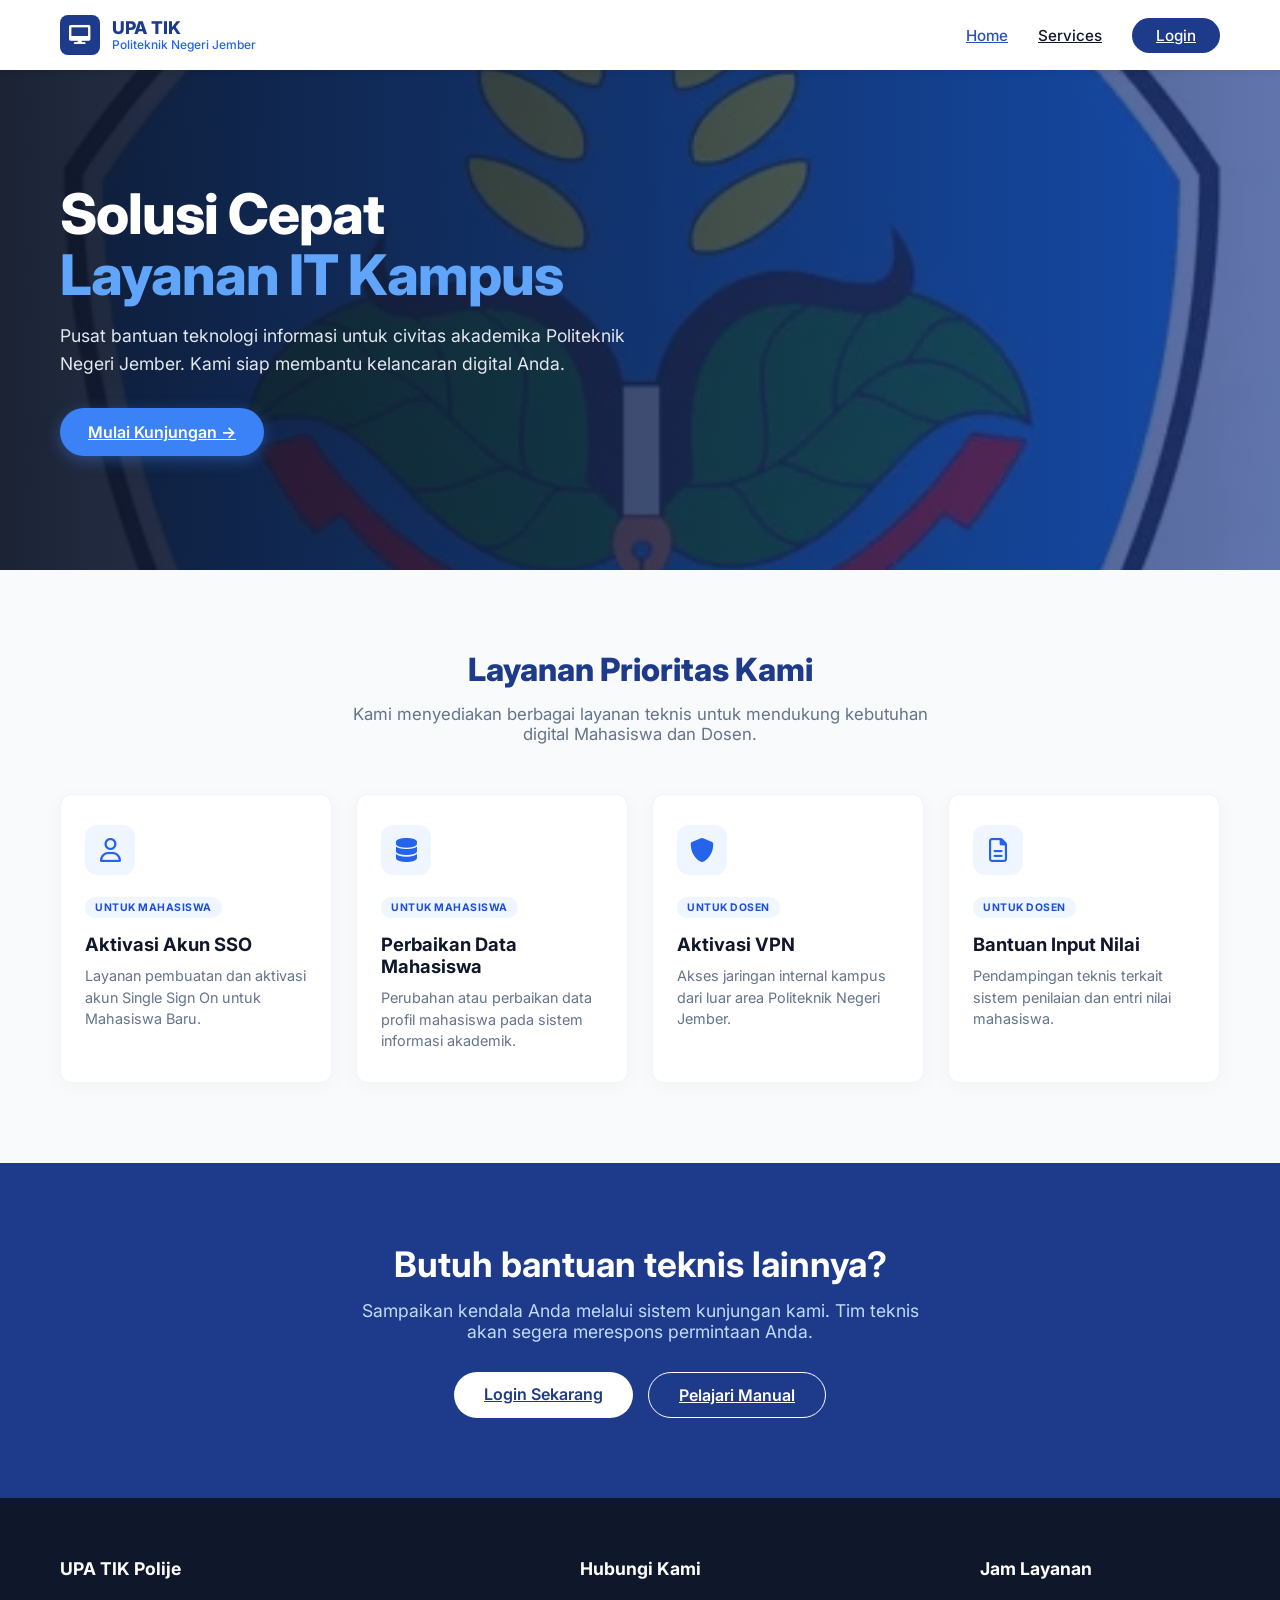
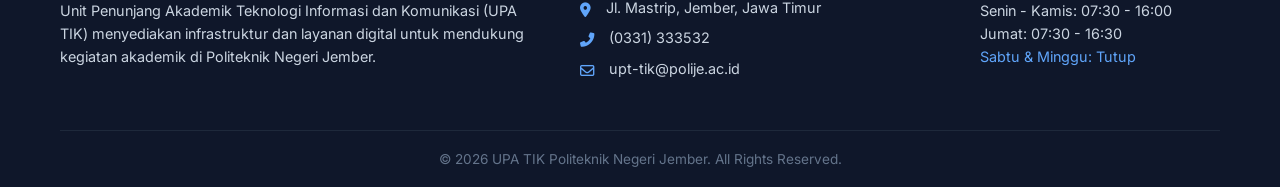
==== commit 509f72db: "update: perbaikan style dan layout" ====
--- a/index.html
+++ b/index.html
@@ -1,298 +1,132 @@
-<!DOCTYPE html>
-<html lang="en">
-
-<head>
-    <meta charset="UTF-8">
-    <meta name="viewport" content="width=device-width, initial-scale=1.0">
-    <title>Portal UPA TIK POLIJE</title>
-    <link rel="stylesheet" href="style.css">
-    <link rel="stylesheet" href="https://cdnjs.cloudflare.com/ajax/libs/font-awesome/6.0.0/css/all.min.css">
-</head>
-<body>
-
-    <div class="main-container">
-
-        <section id="page-home" class="page active">
-            
-            <div class="web-frame">
-                <nav class="sidebar">
-                    <div class="menu-toggle"><i class="fas fa-bars"></i></div>
-                    <ul>
-                        <li class="active" onclick="navigateTo('home')">Beranda</li>
-                        <li onclick="navigateTo('layanan')">Layanan</li>
-                        <li onclick="navigateTo('riwayat')">Riwayat</li>
-                        <li onclick="navigateTo('login')">Login</li>
-                    </ul>
-                </nav>
-
-                <main class="content-area">
-                    <div class="hero-carousel">
-                        <button class="carousel-btn prev" onclick="moveCarousel(-1)">&#10094;</button>
-                        <div class="carousel-slide">
-                            <img src="OIP.webp" alt="Logo UPA TIK POLIJE" class="main-logo">
-                        </div>
-                        <button class="carousel-btn next" onclick="moveCarousel(1)">&#10095;</button>
-                    </div>
-
-                    <div class="quick-access">
-                        <div class="quick-item" onclick="navigateTo('layanan')">
-                            <i class="fas fa-headset"></i> Layanan
-                        </div>
-                        <div class="quick-item" onclick="navigateTo('login')">
-                            <i class="fas fa-user-circle"></i> Login
-                        </div>
-                        <div class="quick-item" onclick="navigateTo('riwayat')">
-                            <i class="fas fa-history"></i> Riwayat
-                        </div>
-                    </div>
-
-                    <article class="description-section">
-                        <h2>Deskripsi</h2>
-                        <p>Portal UPATIK menyediakan layanan teknologi informasi dan komunikasi bagi seluruh civitas akademika. Anda dapat mengajukan permintaan layanan, melaporkan keluhan, atau meminta bantuan teknis melalui portal ini.</p>
-                        <p>Gunakan menu Layanan untuk mengajukan permintaan baru, atau menu Riwayat untuk melihat status pengajuan Anda.</p>
-                    </article>
-                </main>
-            </div>
-        </section>
-
-        <section id="page-layanan" class="page">
-
-            <div class="web-frame">
-                <nav class="sidebar">
-                    <div class="menu-toggle"><i class="fas fa-bars"></i></div>
-                    <ul>
-                        <li onclick="navigateTo('home')">Beranda</li>
-                        <li class="active" onclick="navigateTo('layanan')">Layanan</li>
-                        <li onclick="navigateTo('riwayat')">Riwayat</li>
-                        <li onclick="navigateTo('login')">Login</li>
-                    </ul>
-                </nav>
-
-                <main class="content-area light-bg">
-                    <h1 class="content-title">Layanan</h1>
-
-                    <div class="services-grid">
-                        <div class="service-card">
-                            <i class="fas fa-unlock-alt card-icon"></i>
-                            <h3>Reset Password</h3>
-                        </div>
-                        <div class="service-card">
-                            <i class="fas fa-shield-alt card-icon"></i>
-                            <h3>Pemasangan VPN</h3>
-                        </div>
-                        <div class="service-card">
-                            <i class="fas fa-file-contract card-icon"></i>
-                            <h3>Keluhan</h3>
-                        </div>
-                        <div class="service-card full-width">
-                            <i class="fas fa-server card-icon"></i>
-                            <h3>maintenance</h3>
-                        </div>
-                    </div>
-
-                    <div class="action-bar">
-                        <button class="btn-primary" onclick="navigateTo('form-layanan')">Form Layanan</button>
-                    </div>
-                </main>
-            </div>
-        </section>
-
-        <section id="page-form-layanan" class="page">
-    <div class="web-frame">
-        <nav class="sidebar">
-            <div class="menu-toggle"><i class="fas fa-bars"></i></div>
-            <ul>
-                <li onclick="navigateTo('home')">Beranda</li>
-                <li class="active" onclick="navigateTo('layanan')">Layanan</li>
-                <li onclick="navigateTo('riwayat')">Riwayat</li>
-                <li onclick="navigateTo('login')">Login</li>
-            </ul>
-        </nav>
-        <main class="content-area auth-bg">
-            <div class="form-container-card">
-                <h2>Form Layanan</h2>
-                <div class="form-group">
-                    <label>Nama:</label>
-                    <input type="text">
-                </div>
-                <div class="form-group">
-                    <label>NIM/NIK atau Email:</label>
-                    <input type="text">
-                </div>
-                <div class="form-group">
-                    <label>Status:</label>
-                    <input type="text">
-                </div>
-                <div class="form-group">
-                    <label>Kategori Masalah:</label>
-                    <input type="text">
-                </div>
-                <div class="form-group">
-                    <label>Deskripsi Masalah:</label>
-                    <textarea rows="3"></textarea>
-                </div>
-                <button class="btn-kirim" onclick="alert('Laporan Terkirim!'); navigateTo('riwayat')">Kirim</button>
-            </div>
-        </main>
-    </div>
-</section>
-
-<section id="page-riwayat" class="page">
-    <div class="web-frame">
-        <nav class="sidebar">
-            <div class="menu-toggle"><i class="fas fa-bars"></i></div>
-            <ul>
-                <li onclick="navigateTo('home')">Beranda</li>
-                <li onclick="navigateTo('layanan')">Layanan</li>
-                <li class="active" onclick="navigateTo('riwayat')">Riwayat</li>
-                <li onclick="navigateTo('login')">Login</li>
-            </ul>
-        </nav>
-        <main class="content-area light-bg">
-            <h1 class="content-title">Riwayat Kunjungan</h1>
-            <div class="table-container">
-                <table class="riwayat-table">
-                    <thead>
-                        <tr>
-                            <th>Tanggal</th>
-                            <th>Jenis Layanan</th>
-                            <th>Status</th>
-                            <th>Aksi</th>
-                        </tr>
-                    </thead>
-                    <tbody>
-                        <tr>
-                            <td>5 - 03 - 2026</td>
-                            <td><span class="badge-type">SSO Email</span></td>
-                            <td><span class="status-pending">Tertunda</span></td>
-                            <td><a href="#" class="btn-detail">Lihat Detail</a></td>
-                        </tr>
-                        <tr>
-                            <td>6 - 01 - 2026</td>
-                            <td><span class="badge-type">Reset Password</span></td>
-                            <td><span class="status-success">Selesai</span></td>
-                            <td><a href="#" class="btn-detail">Lihat Detail</a></td>
-                        </tr>
-                        <tr>
-                            <td>7 - 08 - 2025</td>
-                            <td><span class="badge-type">SSO Email</span></td>
-                            <td><span class="status-success">Selesai</span></td>
-                            <td><a href="#" class="btn-detail">Lihat Detail</a></td>
-                        </tr>
-                    </tbody>
-                </table>
-            </div>
-        </main>
-    </div>
-</section>
-
-        <section id="page-daftar" class="page">
-    <div class="web-frame">
-        <nav class="sidebar">
-            <div class="menu-toggle"><i class="fas fa-bars"></i></div>
-            <ul>
-                <li onclick="navigateTo('home')">Beranda</li>
-                <li onclick="navigateTo('layanan')">Layanan</li>
-                <li>Riwayat</li>
-                <li class="active" onclick="navigateTo('login')">Login</li>
-            </ul>
-        </nav>
-        <main class="content-area auth-bg">
-            <div class="auth-wrapper">
-                <h2 class="welcome-text">Selamat datang!</h2>
-                <div class="auth-card">
-                    <h3>Daftar</h3>
-                    <div class="form-group">
-                        <label>Nama:</label>
-                        <input type="text">
-                    </div>
-                    <div class="form-group">
-                        <label>Nim/Nip atau Email:</label>
-                        <input type="text">
-                    </div>
-                    <div class="form-group">
-                        <label>Pengguna:</label>
-                        <input type="text">
-                    </div>
-                    <div class="form-group">
-                        <label>Password:</label>
-                        <input type="password">
-                    </div>
-                </div>
-            </div>
-        </main>
-    </div>
-</section>
-
-        <section id="page-login" class="page">
-            <div class="web-frame">
-                <nav class="sidebar">
-                    <div class="menu-toggle"><i class="fas fa-bars"></i></div>
-                    <ul>
-                        <li onclick="navigateTo('home')">Beranda</li>
-                        <li onclick="navigateTo('layanan')">Layanan</li>
-                        <li onclick="navigateTo('riwayat')">Riwayat</li>
-                        <li class="active" onclick="navigateTo('login')">Login</li>
-                    </ul>
-                </nav>
-                <main class="content-area auth-bg">
-                    <div class="auth-wrapper">
-                        <h2 class="welcome-text">Selamat datang kembali!</h2>
-                        <div class="auth-card">
-                            <h3>Login</h3>
-                            <div class="form-group">
-                                <label>Pengguna:</label>
-                                <input type="text">
-                            </div>
-                            <div class="form-group">
-                                <label>Nim/Nip atau Email:</label>
-                                <input type="text">
-                            </div>
-                            <div class="form-group">
-                                <label>Password:</label>
-                                <input type="password">
-                            </div>
-                            <p class="auth-switch">Tidak punya akun? <span onclick="navigateTo('daftar')">Daftar</span></p>
-                            <button class="btn-auth" onclick="alert('Login Berhasil!')">Masuk</button>
-                        </div>
-                    </div>
-                </main>
-            </div>
-        </section>
-
-        <footer class="main-footer">
-            <div class="footer-container">
-                <div class="footer-col about">
-                    <div class="upa-profile">
-                        <div class="upa-avatar-placeholder"></div>
-                        <h3>UPA TIK POLIJE</h3>
-                    </div>
-                    <p class="upa-desc">Unit Penunjang Akademi Teknologi Informasi dan Komunitas (UPA TIK) menyediakan infrastruktur dan layanan digital untuk mendukung kegiatan akademik di Politeknik Negeri Jember.</p>
-                </div>
-
-                <div class="footer-col contact">
-                    <h4>Hubungi Kami</h4>
-                    <ul>
-                        <li><i class="fas fa-map-marker-alt"></i> Jl. Mastrip, Jember, Jawa Timur</li>
-                        <li><i class="fas fa-phone-alt"></i> +62 823-3349-7811</li>
-                        <li><i class="fas fa-envelope"></i> UPATIK@Gmail.com</li>
-                    </ul>
-                </div>
-
-                <div class="footer-col hours">
-                    <h4>Jam Layanan</h4>
-                    <p>Senin-Kamis: 07.00-16.00</p>
-                    <p>Jumat: 07.00</p>
-                    <p class="closed">Sabtu & Minggu: Tutup</p>
-                    <img src="OIP.webp" alt="Logo Maskot UPA" class="footer-maskot">
-                </div>
-            </div>
-        </footer>
-
-    </div>
-
-    <script src="script.js"></script>
-</body>
-
-</html>
-
+<!DOCTYPE html>
+<html lang="id">
+<head>
+    <meta charset="UTF-8">
+    <meta name="viewport" content="width=device-width, initial-scale=1.0">
+    <title>Portal UPA TIK POLIJE</title>
+    <link rel="stylesheet" href="style.css">
+    <link rel="stylesheet" href="https://cdnjs.cloudflare.com/ajax/libs/font-awesome/6.0.0/css/all.min.css">
+</head>
+<body>
+
+    <!-- NAVBAR -->
+    <nav class="navbar">
+        <div class="container">
+            <div class="nav-logo" style="cursor: pointer;" onclick="window.location.href='index.html'">
+                <div class="logo-icon"><i class="fas fa-desktop"></i></div>
+                <div class="logo-text">
+                    <strong>UPA TIK</strong>
+                    <span>Politeknik Negeri Jember</span>
+                </div>
+            </div>
+            
+            <div class="nav-links">
+                <a href="index.html" style="color: var(--primary);">Home</a>
+                <a href="#services">Services</a>
+                <a href="login.html" class="btn-login">Login</a>
+            </div>
+        </div>
+    </nav>
+
+    <!-- HERO SECTION -->
+    <header class="hero">
+        <div class="hero-overlay"></div>
+        <div class="container">
+            <div class="hero-content">
+                <h1>Solusi Cepat<br><span>Layanan IT Kampus</span></h1>
+                <p>Pusat bantuan teknologi informasi untuk civitas akademika Politeknik Negeri Jember. Kami siap membantu kelancaran digital Anda.</p>
+                <a href="login.html" class="btn-hero">Mulai Kunjungan &rarr;</a>
+            </div>
+        </div>
+    </header>
+
+    <!-- SERVICES SECTION -->
+    <section id="services" class="services">
+        <div class="container">
+            <div class="section-header">
+                <h2>Layanan Prioritas Kami</h2>
+                <p>Kami menyediakan berbagai layanan teknis untuk mendukung kebutuhan digital Mahasiswa dan Dosen.</p>
+            </div>
+            
+            <div class="services-grid">
+                <!-- Card 1 -->
+                <div class="service-card">
+                    <div class="service-icon"><i class="far fa-user"></i></div>
+                    <span class="service-badge">UNTUK MAHASISWA</span>
+                    <h3>Aktivasi Akun SSO</h3>
+                    <p>Layanan pembuatan dan aktivasi akun Single Sign On untuk Mahasiswa Baru.</p>
+                </div>
+                
+                <!-- Card 2 -->
+                <div class="service-card">
+                    <div class="service-icon"><i class="fas fa-database"></i></div>
+                    <span class="service-badge">UNTUK MAHASISWA</span>
+                    <h3>Perbaikan Data Mahasiswa</h3>
+                    <p>Perubahan atau perbaikan data profil mahasiswa pada sistem informasi akademik.</p>
+                </div>
+                
+                <!-- Card 3 -->
+                <div class="service-card">
+                    <div class="service-icon"><i class="fas fa-shield-alt"></i></div>
+                    <span class="service-badge">UNTUK DOSEN</span>
+                    <h3>Aktivasi VPN</h3>
+                    <p>Akses jaringan internal kampus dari luar area Politeknik Negeri Jember.</p>
+                </div>
+                
+                <!-- Card 4 -->
+                <div class="service-card">
+                    <div class="service-icon"><i class="far fa-file-alt"></i></div>
+                    <span class="service-badge">UNTUK DOSEN</span>
+                    <h3>Bantuan Input Nilai</h3>
+                    <p>Pendampingan teknis terkait sistem penilaian dan entri nilai mahasiswa.</p>
+                </div>
+            </div>
+        </div>
+    </section>
+
+    <!-- CALL TO ACTION SECTION -->
+    <section class="cta">
+        <div class="container">
+            <h2>Butuh bantuan teknis lainnya?</h2>
+            <p>Sampaikan kendala Anda melalui sistem kunjungan kami. Tim teknis akan segera merespons permintaan Anda.</p>
+            <div class="cta-buttons">
+                <a href="login.html" class="btn-white">Login Sekarang</a>
+                <a href="#" class="btn-outline">Pelajari Manual</a>
+            </div>
+        </div>
+    </section>
+
+    <!-- FOOTER -->
+    <footer class="footer">
+        <div class="container">
+            <div class="footer-grid">
+                <div class="footer-col">
+                    <h3>UPA TIK Polije</h3>
+                    <p>Unit Penunjang Akademik Teknologi Informasi dan Komunikasi (UPA TIK) menyediakan infrastruktur dan layanan digital untuk mendukung kegiatan akademik di Politeknik Negeri Jember.</p>
+                </div>
+                
+                <div class="footer-col">
+                    <h3>Hubungi Kami</h3>
+                    <ul class="footer-contact" style="list-style: none;">
+                        <li><i class="fas fa-map-marker-alt"></i> Jl. Mastrip, Jember, Jawa Timur</li>
+                        <li><i class="fas fa-phone-alt"></i> (0331) 333532</li>
+                        <li><i class="far fa-envelope"></i> upt-tik@polije.ac.id</li>
+                    </ul>
+                </div>
+                
+                <div class="footer-col">
+                    <h3>Jam Layanan</h3>
+                    <p>Senin - Kamis: 07:30 - 16:00<br>
+                    Jumat: 07:30 - 16:30<br>
+                    <span style="color: #60a5fa;">Sabtu & Minggu: Tutup</span></p>
+                </div>
+            </div>
+            
+            <div class="footer-bottom">
+                &copy; 2026 UPA TIK Politeknik Negeri Jember. All Rights Reserved.
+            </div>
+        </div>
+    </footer>
+
+</body>
+</html>
--- a/style.css
+++ b/style.css
@@ -1558,4 +1558,375 @@
     .sidebar ul { flex-direction: row; flex-wrap: wrap; justify-content: center; }
     .content-area { padding: 25px; }
     .page-header { flex-direction: column; align-items: flex-start; gap: 15px; }
-}+}
+
+/* ========================================================== */
+/* LANDING PAGE (INDEX.HTML) STYLES                           */
+/* ========================================================== */
+
+.container {
+    max-width: 1200px;
+    margin: 0 auto;
+    padding: 0 20px;
+}
+
+/* Navbar */
+.navbar {
+    background-color: #ffffff;
+    padding: 15px 0;
+    position: sticky;
+    top: 0;
+    z-index: 50;
+    box-shadow: 0 4px 6px -1px rgba(0, 0, 0, 0.05);
+}
+
+.navbar .container {
+    display: flex;
+    justify-content: space-between;
+    align-items: center;
+}
+
+.nav-logo {
+    display: flex;
+    align-items: center;
+    gap: 12px;
+}
+
+.nav-logo .logo-icon {
+    width: 40px;
+    height: 40px;
+    background-color: #1e3a8a;
+    color: #ffffff;
+    border-radius: 8px;
+    display: flex;
+    align-items: center;
+    justify-content: center;
+    font-size: 1.2rem;
+}
+
+.nav-logo .logo-text {
+    display: flex;
+    flex-direction: column;
+}
+
+.nav-logo .logo-text strong {
+    font-size: 1.1rem;
+    font-weight: 800;
+    color: #1e3a8a;
+    line-height: 1.1;
+}
+
+.nav-logo .logo-text span {
+    font-size: 0.75rem;
+    color: #2563eb;
+    font-weight: 500;
+}
+
+.nav-links {
+    display: flex;
+    align-items: center;
+    gap: 30px;
+}
+
+.nav-links a {
+    font-weight: 500;
+    color: #0f172a;
+    transition: color 0.2s;
+    font-size: 0.95rem;
+}
+
+.nav-links a:hover {
+    color: #2563eb;
+}
+
+.btn-login {
+    background-color: #1e3a8a;
+    color: #ffffff !important;
+    padding: 8px 24px;
+    border-radius: 9999px;
+    font-weight: 600;
+    transition: background-color 0.2s;
+}
+
+.btn-login:hover {
+    background-color: #172554;
+}
+
+/* Hero Section */
+.hero {
+    position: relative;
+    min-height: 500px;
+    background-image: url("OIP.webp");
+    background-size: cover;
+    background-position: center;
+    display: flex;
+    align-items: center;
+}
+
+.hero-overlay {
+    position: absolute;
+    top: 0;
+    left: 0;
+    width: 100%;
+    height: 100%;
+    background: linear-gradient(to right, rgba(15, 23, 42, 0.95) 0%, rgba(30, 58, 138, 0.7) 100%);
+}
+
+.hero .container {
+    position: relative;
+    z-index: 10;
+    width: 100%;
+}
+
+.hero-content {
+    max-width: 600px;
+    color: #ffffff;
+}
+
+.hero-content h1 {
+    font-size: 3.5rem;
+    font-weight: 800;
+    line-height: 1.1;
+    margin-bottom: 15px;
+}
+
+.hero-content h1 span {
+    color: #60a5fa;
+}
+
+.hero-content p {
+    font-size: 1.1rem;
+    color: #e2e8f0;
+    margin-bottom: 30px;
+    line-height: 1.6;
+}
+
+.btn-hero {
+    display: inline-flex;
+    align-items: center;
+    gap: 10px;
+    background-color: #3b82f6;
+    color: #ffffff;
+    padding: 14px 28px;
+    border-radius: 9999px;
+    font-weight: 600;
+    font-size: 1rem;
+    transition: all 0.2s;
+}
+
+.btn-hero:hover {
+    background-color: #2563eb;
+    transform: translateY(-2px);
+}
+
+/* Services Section */
+.services {
+    padding: 80px 0;
+    background-color: #f8fafc;
+}
+
+.section-header {
+    text-align: center;
+    margin-bottom: 50px;
+}
+
+.section-header h2 {
+    font-size: 2rem;
+    color: #1e3a8a;
+    font-weight: 800;
+    margin-bottom: 15px;
+}
+
+.section-header p {
+    color: #64748b;
+    max-width: 600px;
+    margin: 0 auto;
+    font-size: 1.05rem;
+}
+
+.services-grid {
+    display: grid;
+    grid-template-columns: repeat(4, 1fr);
+    gap: 24px;
+}
+
+.service-card {
+    background: #ffffff;
+    padding: 30px 24px;
+    border-radius: 12px;
+    box-shadow: 0 4px 20px rgba(0, 0, 0, 0.03);
+    transition: all 0.3s ease;
+    border: 1px solid #f1f5f9;
+}
+
+.service-card:hover {
+    transform: translateY(-5px);
+    box-shadow: 0 10px 25px rgba(0, 0, 0, 0.08);
+}
+
+.service-icon {
+    width: 50px;
+    height: 50px;
+    background-color: #eff6ff;
+    color: #2563eb;
+    border-radius: 12px;
+    display: flex;
+    align-items: center;
+    justify-content: center;
+    font-size: 1.5rem;
+    margin-bottom: 20px;
+}
+
+.service-badge {
+    display: inline-block;
+    padding: 4px 10px;
+    background-color: #eff6ff;
+    color: #1d4ed8;
+    font-size: 0.65rem;
+    font-weight: 700;
+    border-radius: 9999px;
+    margin-bottom: 15px;
+    text-transform: uppercase;
+    letter-spacing: 0.5px;
+}
+
+.service-card h3 {
+    font-size: 1.15rem;
+    color: #0f172a;
+    margin-bottom: 10px;
+    font-weight: 700;
+}
+
+.service-card p {
+    color: #64748b;
+    font-size: 0.9rem;
+    line-height: 1.5;
+}
+
+/* CTA Section */
+.cta {
+    background-color: #1e3a8a;
+    padding: 80px 0;
+    text-align: center;
+    color: #ffffff;
+}
+
+.cta h2 {
+    font-size: 2.2rem;
+    font-weight: 700;
+    margin-bottom: 15px;
+}
+
+.cta p {
+    color: #bfdbfe;
+    max-width: 600px;
+    margin: 0 auto 30px;
+    font-size: 1.1rem;
+}
+
+.cta-buttons {
+    display: flex;
+    justify-content: center;
+    gap: 15px;
+}
+
+.btn-white {
+    background-color: #ffffff;
+    color: #1e3a8a;
+    padding: 12px 30px;
+    border-radius: 9999px;
+    font-weight: 600;
+    font-size: 1rem;
+    transition: all 0.2s;
+}
+
+.btn-white:hover {
+    background-color: #f8fafc;
+}
+
+.btn-outline {
+    background-color: transparent;
+    color: #ffffff;
+    border: 1px solid #ffffff;
+    padding: 12px 30px;
+    border-radius: 9999px;
+    font-weight: 600;
+    font-size: 1rem;
+    transition: all 0.2s;
+}
+
+.btn-outline:hover {
+    background-color: rgba(255, 255, 255, 0.1);
+}
+
+/* Footer */
+.footer {
+    background-color: #0f172a;
+    color: #cbd5e1;
+    padding: 60px 0 20px;
+}
+
+.footer-grid {
+    display: grid;
+    grid-template-columns: 2fr 1.5fr 1fr;
+    gap: 40px;
+    margin-bottom: 40px;
+}
+
+.footer-col h3 {
+    color: #ffffff;
+    font-size: 1.1rem;
+    margin-bottom: 20px;
+    font-weight: 700;
+}
+
+.footer-col p {
+    font-size: 0.9rem;
+    line-height: 1.6;
+    margin-bottom: 10px;
+}
+
+.footer-contact li {
+    display: flex;
+    align-items: flex-start;
+    gap: 10px;
+    margin-bottom: 12px;
+    font-size: 0.9rem;
+}
+
+.footer-contact i {
+    margin-top: 4px;
+    color: #60a5fa;
+}
+
+.footer-bottom {
+    border-top: 1px solid #1e293b;
+    padding-top: 20px;
+    text-align: center;
+    font-size: 0.85rem;
+    color: #64748b;
+}
+
+/* Responsive */
+@media (max-width: 992px) {
+    .services-grid {
+        grid-template-columns: repeat(2, 1fr);
+    }
+    .footer-grid {
+        grid-template-columns: 1fr;
+        gap: 30px;
+    }
+}
+
+@media (max-width: 768px) {
+    .hero-content h1 {
+        font-size: 2.5rem;
+    }
+    .services-grid {
+        grid-template-columns: 1fr;
+    }
+    .nav-links {
+        display: none;
+    }
+}
+
